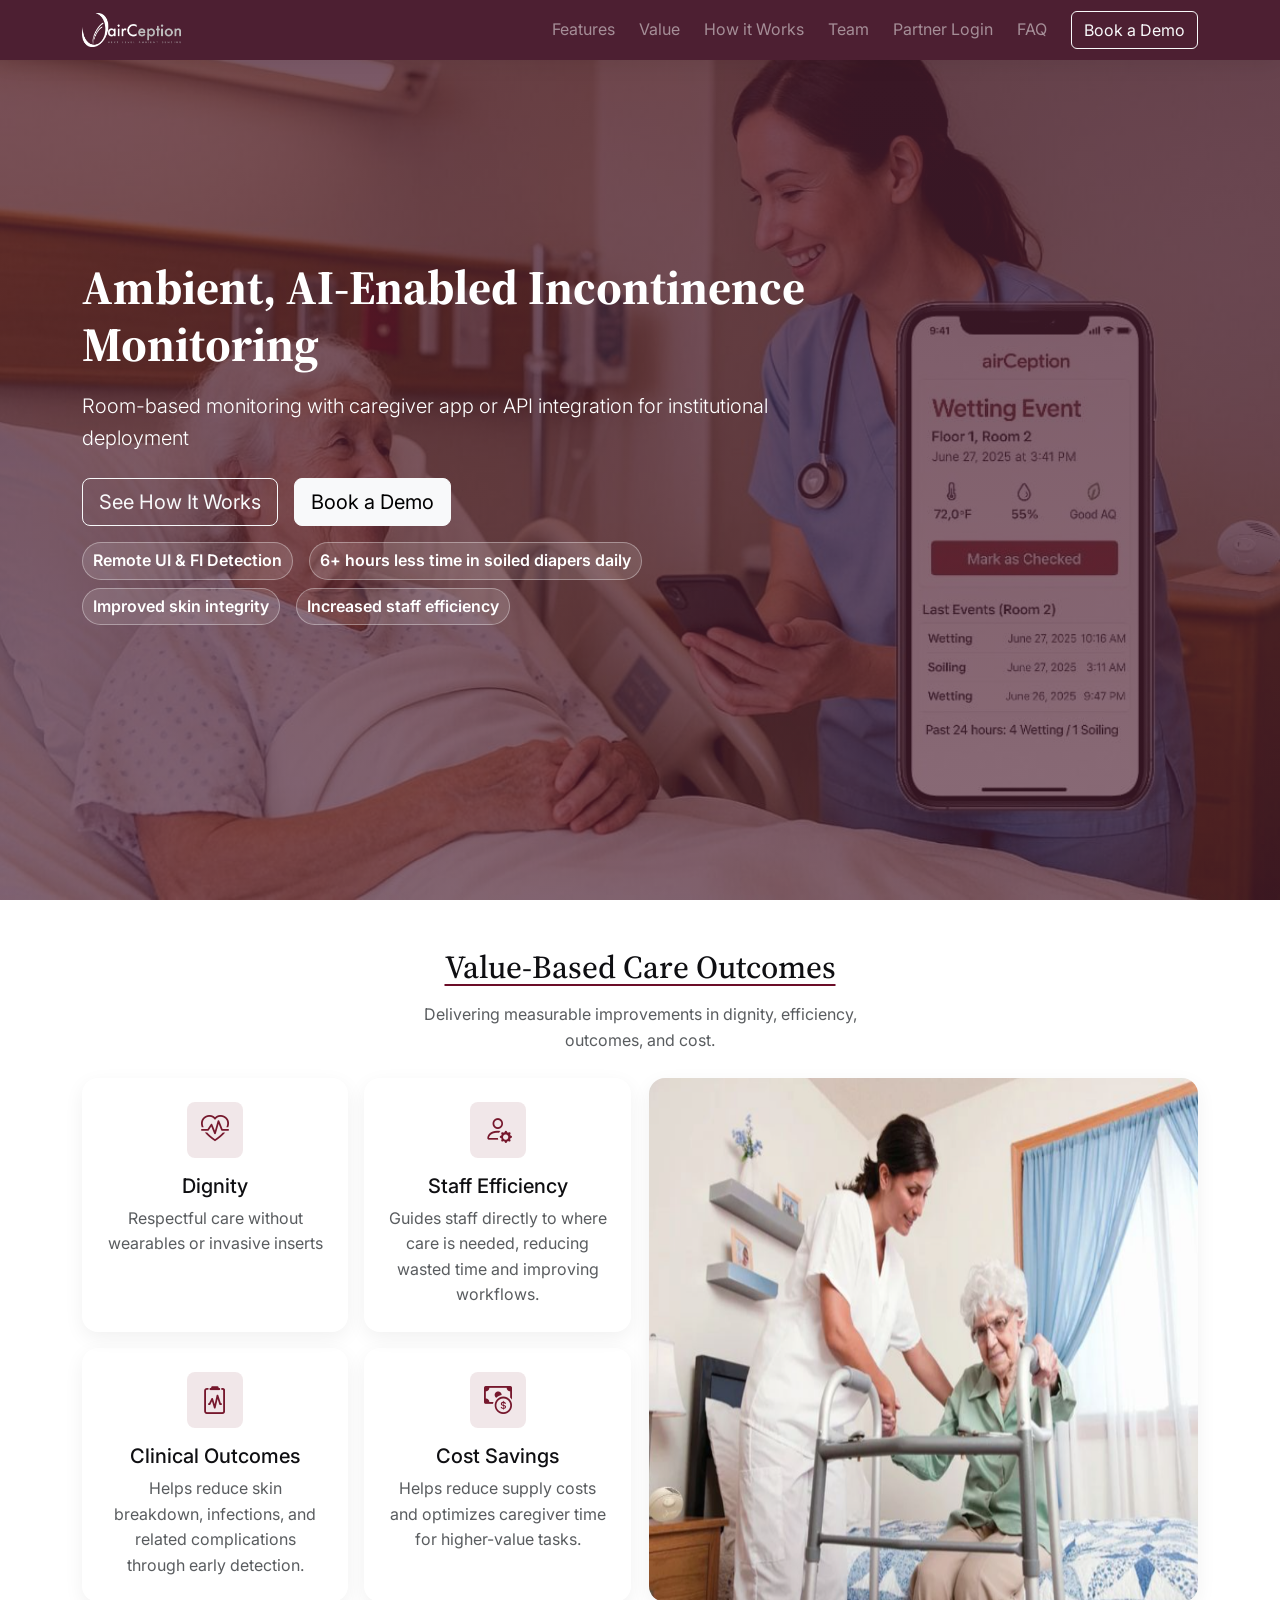
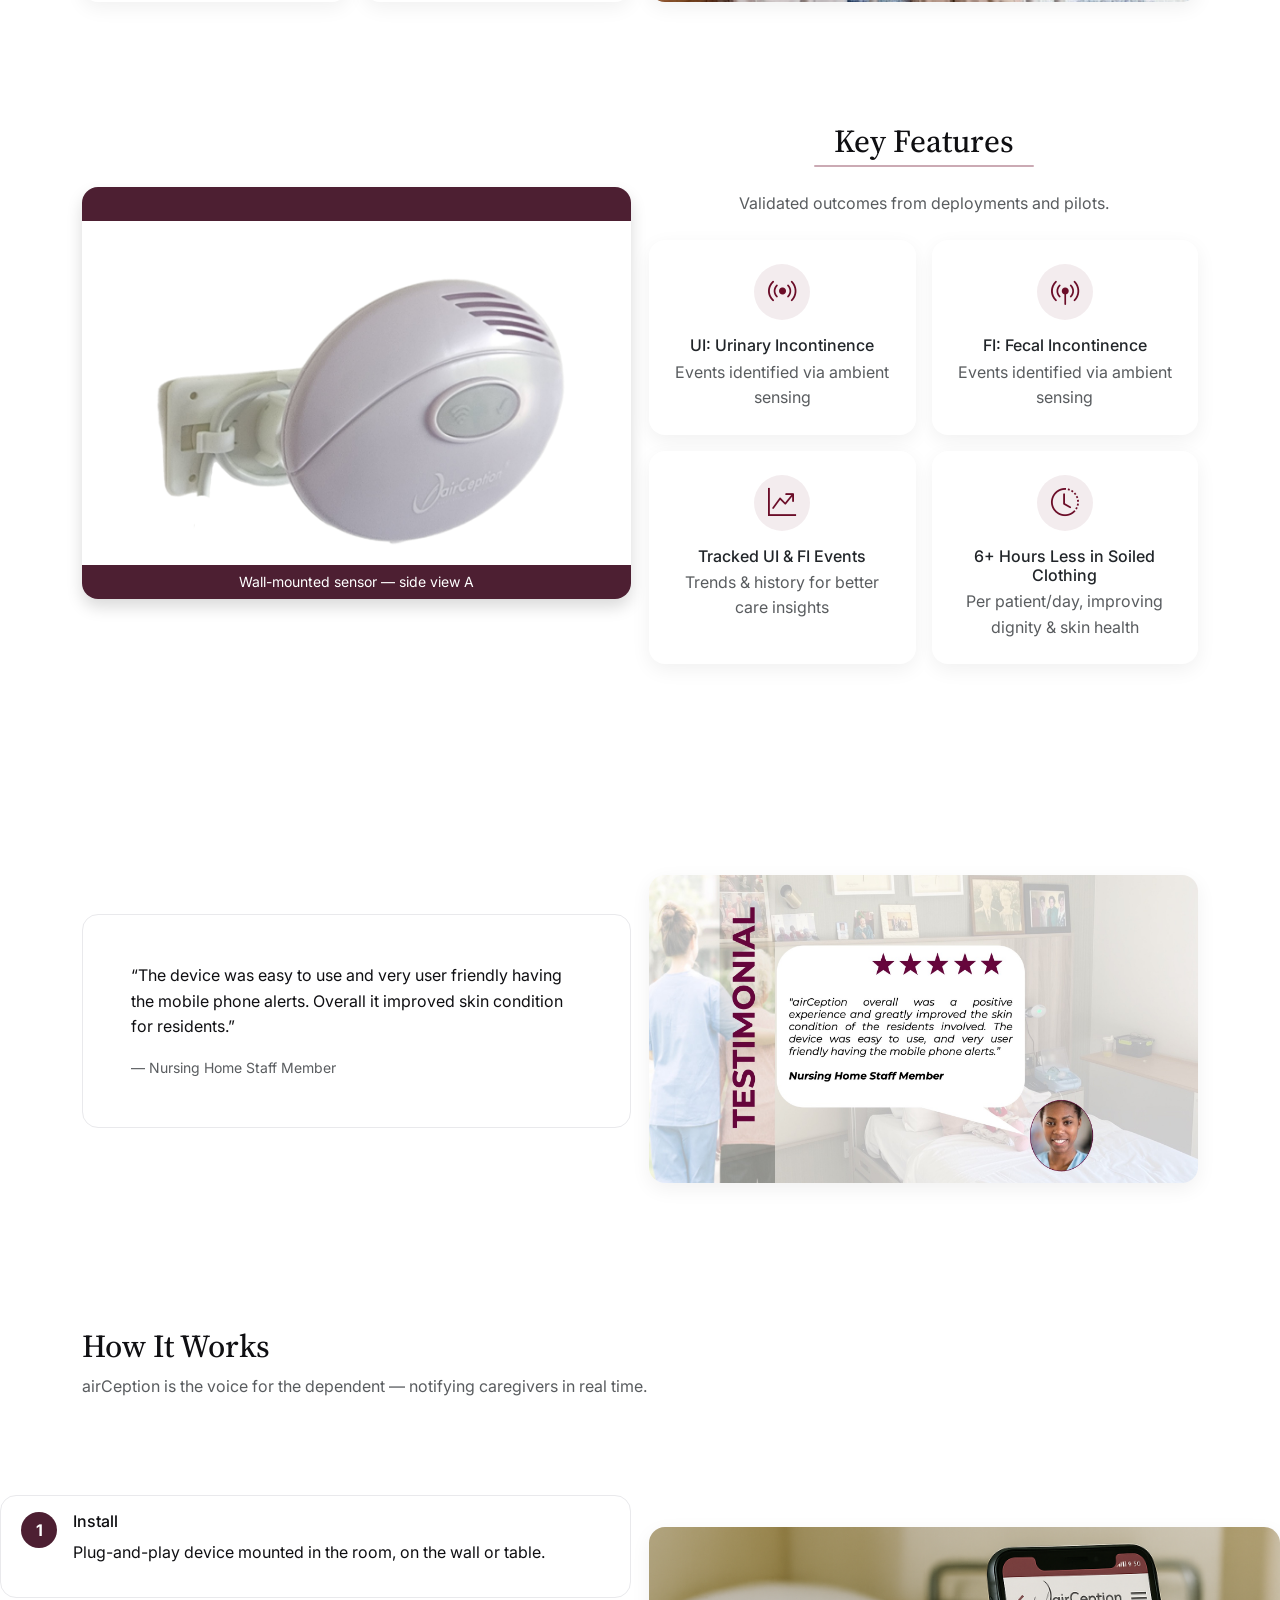
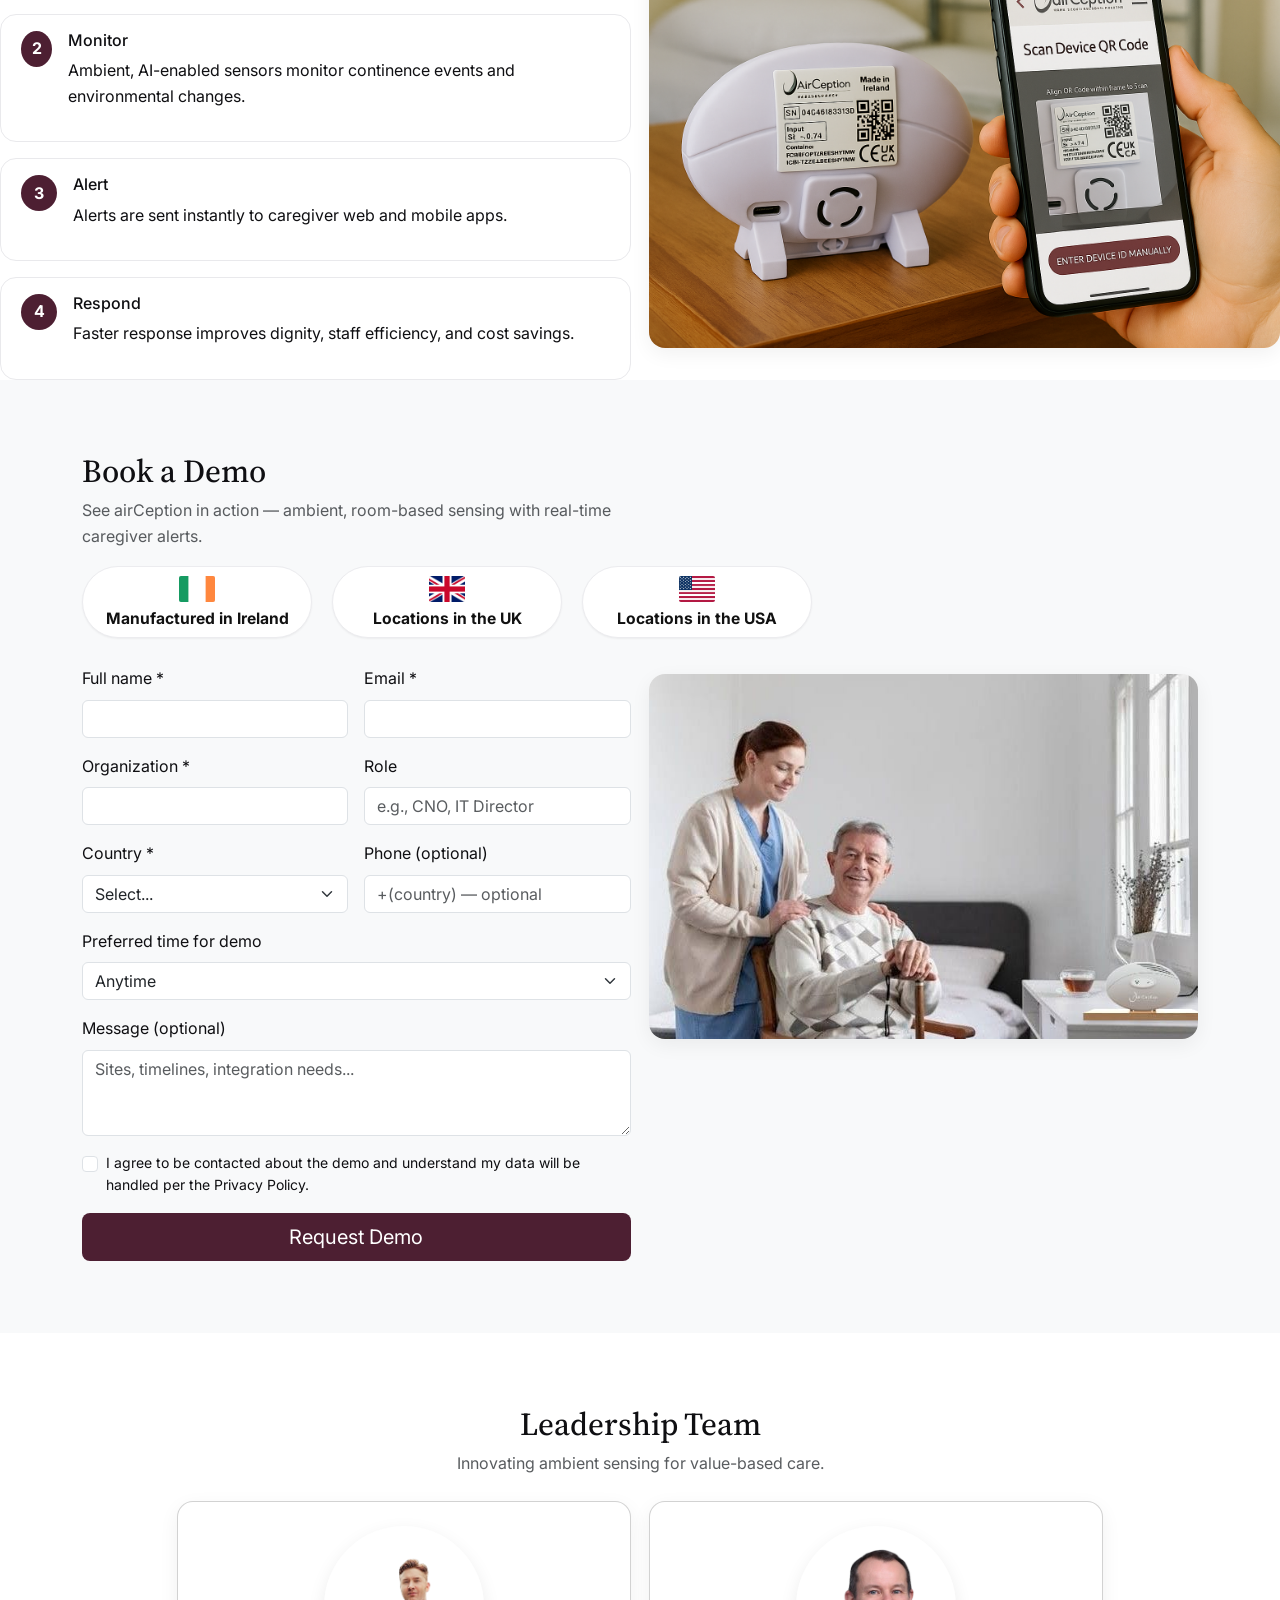
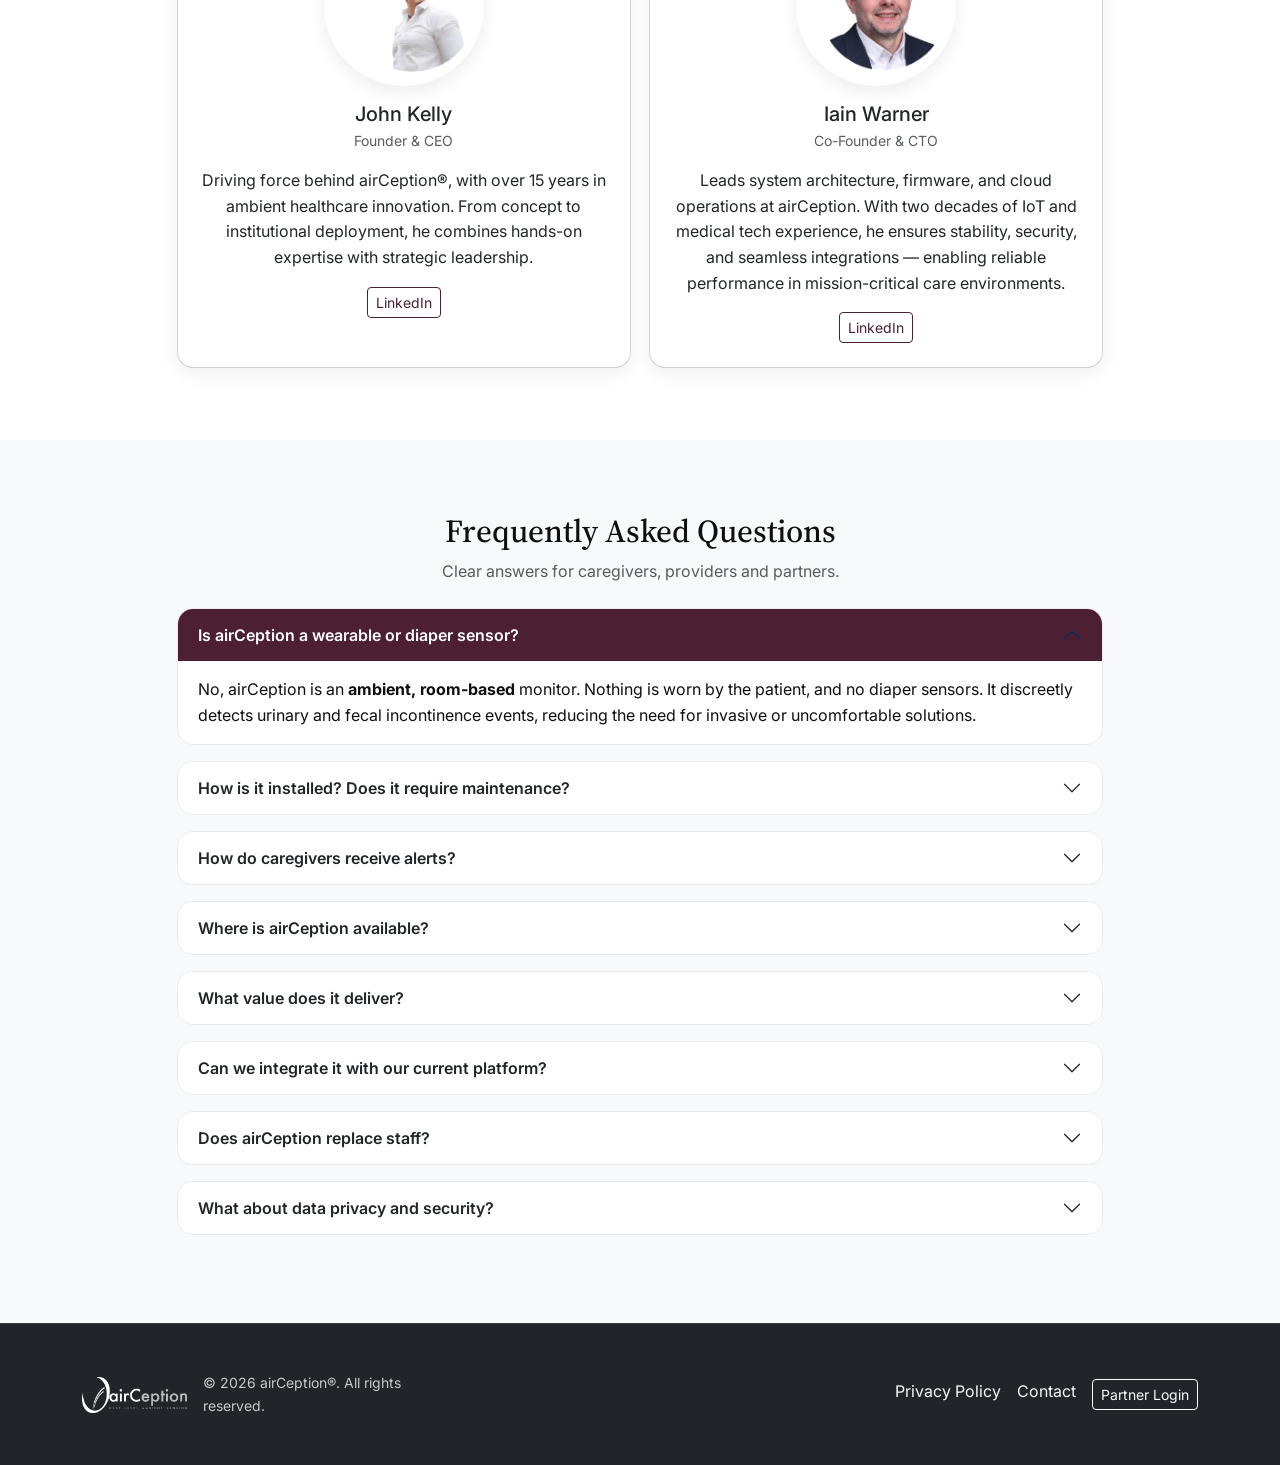
==== index.html @ 401b6f5d "Update index.html" ====
<!doctype html> 
<html lang="en">
<head>
  <meta charset="utf-8">
  <meta name="viewport" content="width=device-width, initial-scale=1">
  <title>airCeption® — Ambient, AI-Driven Room-Based Monitoring</title>
  <meta name="description" content="airCeption® delivers ambient, AI-enabled room-based continence monitoring with caregiver web/mobile apps and API integration. Production-ready, manufactured in Ireland, deployed in USA, UK, Ireland, Norway.">
  <meta property="og:title" content="airCeption® — Ambient, AI-Driven Room-Based Monitoring">
  <meta property="og:description" content="Room-based sensing with app + API integration for seamless care. Value-based care: dignity, staff efficiency, outcomes, cost savings.">
  <meta property="og:type" content="website">
  <meta property="og:image" content="https://www.airception.com/img/airCeption-banner-logo-1.png">
  <meta name="google-site-verification" content="DUY9I-jepf4jezguIL5i9Qe35EZAxf_mhRKV18fDscw" />
  

  <meta name="theme-color" content="#4d1f32">

  <!-- CSS & Fonts -->
  <link rel="stylesheet" href="https://cdn.jsdelivr.net/npm/bootstrap-icons@1.11.3/font/bootstrap-icons.css">
  <link rel="stylesheet" href="https://cdn.jsdelivr.net/npm/bootstrap-icons@1.11.3/font/bootstrap-icons.min.css">
  <link href="https://cdn.jsdelivr.net/npm/bootstrap@5.3.3/dist/css/bootstrap.min.css" rel="stylesheet">
  <link href="https://fonts.googleapis.com/css2?family=Inter:wght@400;500;600;700&family=Source+Serif+Pro:wght@600;700&display=swap" rel="stylesheet">
  <link rel="stylesheet" href="styles.css">
  <link rel="icon" type="image/png" href="img/airCeption-banner-logo-1.png">
  <link rel="canonical" href="https://www.airception.com/">

</head>

<body data-bs-spy="scroll" data-bs-target="#topnav" data-bs-offset="80">
  <nav id="topnav" class="navbar navbar-expand-lg navbar-dark bg-maroon fixed-top shadow-sm">
    <div class="container">
      <a class="navbar-brand d-flex align-items-center gap-2" href="#hero">
        <img src="img/airCeption-banner-logo-2.png" alt="airCeption logo" height="34" loading="eager">
      </a>

      <button class="navbar-toggler" type="button"
              data-bs-toggle="collapse" data-bs-target="#navMenu"
              aria-controls="navMenu" aria-expanded="false" aria-label="Toggle navigation">
        <span class="navbar-toggler-icon"></span>
      </button>

      <div id="navMenu" class="collapse navbar-collapse">
        <ul class="navbar-nav ms-auto align-items-lg-center">
          <li class="nav-item"><a class="nav-link" href="#features">Features</a></li>
          <li class="nav-item"><a class="nav-link" href="#value">Value</a></li>
          <li class="nav-item"><a class="nav-link" href="#how-it-works">How it Works</a></li>
          <li class="nav-item"><a class="nav-link" href="#team">Team</a></li>
          <li class="nav-item">
            <a class="nav-link" href="https://login.airception.com" target="_blank" rel="noopener">Partner Login</a>
          </li>
          <li class="nav-item"><a class="nav-link" href="#faq">FAQ</a></li>
          <li class="nav-item">
            <a class="btn btn-outline-light ms-lg-2" href="#book">Book a Demo</a>
          </li>
        </ul>
      </div>
    </div>
  </nav>

  <!-- HERO -->
  <header id="hero" class="position-relative overflow-hidden">
    <img class="hero-bg" src="img/Marketing-image-1.jpg" alt="airCeption device with mobile app scanning QR code" loading="eager">
    <div class="hero-overlay"></div>
    <div class="container position-relative z-1">
      <div class="row min-vh-100 align-items-center">
        <div class="col-12 col-lg-8 text-white">
          <h1 class="display-5 fw-bold lh-tight serif">Ambient, AI-Enabled Incontinence Monitoring</h1>
          <p class="lead mt-3">Room-based monitoring with caregiver app or API integration for institutional deployment</p>
          <div class="d-flex flex-wrap gap-3 mt-4">
            
            <a href="#how-it-works" class="btn btn-outline-light btn-lg">See How It Works</a>
            <a href="#book" class="btn btn-light btn-lg">Book a Demo</a>
          </div>
            <ul class="hero-stats">
             <li>Remote UI &amp; FI Detection</li>
              <li>6+ hours less time in soiled diapers daily</li>
                <li>Improved skin integrity</li>
                <li>Increased staff efficiency</li>
                </ul>
             </div>
          </div>
        </div>
      </header>

      <!-- VALUE-BASED CARE -->
<section id="value" class="py-5">
  <div class="container">
    <!-- Header -->
    <div class="row mb-4 align-items-center">
      <div class="col">
      <h2 class="serif mb-1 text-center"
    style="text-decoration:underline; text-decoration-color:#6b0d28; text-decoration-thickness:2px; text-underline-offset:6px;">
  Value-Based Care Outcomes
</h2>
<p class="text-muted mt-3 mb-0 text-center"
   style="max-width:56ch;margin-left:auto;margin-right:auto;">
  Delivering measurable improvements in dignity, efficiency, outcomes, and cost.
</p>
      </div>
    </div>

    <div class="row g-4">
      <!-- Value cards -->
      <div class="col-12 col-lg-6">
        <div class="row g-3">
          <!-- Card 1 -->
          <div class="col-12 col-sm-6">
            <div class="rounded-4 shadow-sm h-100 p-4 text-center">
              <div class="mx-auto mb-3 rounded-3 d-inline-flex justify-content-center align-items-center"
                   style="width:56px;height:56px;background:rgba(118,24,45,.10);color:#76182D;">
                <i class="bi bi-heart-pulse" style="font-size:28px;line-height:1;"></i>
              </div>
              <h5 class="mb-2">Dignity</h5>
              <p class="text-muted mb-0">
                Respectful care without wearables or invasive inserts
              </p>
            </div>
          </div>

          <!-- Card 2 -->
          <div class="col-12 col-sm-6">
            <div class="rounded-4 shadow-sm h-100 p-4 text-center">
              <div class="mx-auto mb-3 rounded-3 d-inline-flex justify-content-center align-items-center"
                   style="width:56px;height:56px;background:rgba(118,24,45,.10);color:#76182D;">
                <i class="bi bi-person-gear" style="font-size:28px;line-height:1;"></i>
              </div>
              <h5 class="mb-2">Staff Efficiency</h5>
              <p class="text-muted mb-0">
                Guides staff directly to where care is needed, reducing wasted time and improving workflows.
              </p>
            </div>
          </div>

          <!-- Card 3 -->
          <div class="col-12 col-sm-6">
            <div class="rounded-4 shadow-sm h-100 p-4 text-center">
              <div class="mx-auto mb-3 rounded-3 d-inline-flex justify-content-center align-items-center"
                   style="width:56px;height:56px;background:rgba(118,24,45,.10);color:#76182D;">
                <i class="bi bi-clipboard2-pulse" style="font-size:28px;line-height:1;"></i>
              </div>
              <h5 class="mb-2">Clinical Outcomes</h5>
              <p class="text-muted mb-0">
                Helps reduce skin breakdown, infections, and related complications through early detection.
              </p>
            </div>
          </div>

          <!-- Card 4 -->
          <div class="col-12 col-sm-6">
            <div class="rounded-4 shadow-sm h-100 p-4 text-center">
              <div class="mx-auto mb-3 rounded-3 d-inline-flex justify-content-center align-items-center"
                   style="width:56px;height:56px;background:rgba(118,24,45,.10);color:#76182D;">
                <i class="bi bi-cash-coin" style="font-size:28px;line-height:1;"></i>
              </div>
              <h5 class="mb-2">Cost Savings</h5>
              <p class="text-muted mb-0">
                Helps reduce supply costs and optimizes caregiver time for higher-value tasks.
              </p>
            </div>
          </div>
        </div>
      </div>
      <div class="col-12 col-lg-6">
      <div class="card border-0 shadow-sm rounded-4 overflow-hidden h-100 bg-white">
    <img src="img/value.png" alt="Care team using airCeption in a nursing setting"
      class="value-img w-100 h-100 d-block">
  </div>
</div>
    </div>
  </div>
</section>


  <!-- FEATURES -->
<section id="features" class="py-6">
  <div class="container">
    <div class="row align-items-center g-5">
      <!-- LEFT: DEVICE CAROUSEL -->
      <div class="col-12 col-lg-6">
        <div id="deviceCarousel" class="carousel slide shadow rounded-4 overflow-hidden" data-bs-ride="carousel">
          <div class="carousel-inner">

            <!-- Slide 1 -->
            <div class="carousel-item active position-relative">
              <div class="ratio ratio-4x3 bg-white">
                <img src="img/product-1.png" class="w-100 h-100 object-fit-contain p-3"
                     alt="airCeption wall-mounted sensor side view A" loading="lazy">
              </div>
              <!-- franja superior sin texto -->
              <div class="maroon-strip top" aria-hidden="true"></div>
              <!-- franja inferior con la ÚNICA descripción -->
              <div class="maroon-strip bottom">Wall-mounted sensor — side view A</div>
            </div>

            <!-- Slide 2 -->
            <div class="carousel-item position-relative">
              <div class="ratio ratio-4x3 bg-white">
                <img src="img/product-2.png" class="w-100 h-100 object-fit-contain p-3"
                     alt="airCeption wall-mounted sensor side view B" loading="lazy">
              </div>
              <div class="maroon-strip top" aria-hidden="true"></div>
              <div class="maroon-strip bottom">Wall-mounted sensor — side view B</div>
            </div>

            <!-- Slide 3 -->
            <div class="carousel-item position-relative">
              <div class="ratio ratio-4x3 bg-white">
                <img src="img/product-4.png" class="w-100 h-100 object-fit-contain p-3"
                     alt="airCeption device front with cable" loading="lazy">
              </div>
              <div class="maroon-strip top" aria-hidden="true"></div>
              <div class="maroon-strip bottom">Device front with cable</div>
            </div>

            <!-- Slide 4 -->
            <div class="carousel-item position-relative">
              <div class="ratio ratio-4x3 bg-white">
                <img src="img/product-5.png" class="w-100 h-100 object-fit-contain p-3"
                     alt="airCeption device detail" loading="lazy">
              </div>
              <div class="maroon-strip top" aria-hidden="true"></div>
              <div class="maroon-strip bottom">Device detail</div>
            </div>

            <!-- Slide 5 -->
            <div class="carousel-item position-relative">
              <div class="ratio ratio-4x3 bg-white">
                <img src="img/product-7.png" class="w-100 h-100 object-fit-contain p-3"
                     alt="airCeption alternate angle" loading="lazy">
              </div>
              <div class="maroon-strip top" aria-hidden="true"></div>
              <div class="maroon-strip bottom">Alternate angle</div>
            </div>
          </div>

          <button class="carousel-control-prev" type="button" data-bs-target="#deviceCarousel" data-bs-slide="prev" aria-label="Previous">
            <span class="carousel-control-prev-icon" aria-hidden="true"></span>
          </button>
          <button class="carousel-control-next" type="button" data-bs-target="#deviceCarousel" data-bs-slide="next" aria-label="Next">
            <span class="carousel-control-next-icon" aria-hidden="true"></span>
          </button>
        </div>
      </div>

      <!-- RIGHT: KEY FEATURES -->
      <div class="col-12 col-lg-6">
        <!-- título centrado con subrayado sutil -->
        <h2 class="serif mb-1 text-center heading-underline">Key Features</h2>
        <p class="text-muted mt-3 mb-4 text-center">
          Validated outcomes from deployments and pilots.
        </p>

        <div class="row g-3">
          <!-- UI -->
          <div class="col-12 col-md-6">
            <div class="card border-0 shadow-sm rounded-4 h-100 text-center p-4 kf-card">
              <div class="mb-3">
                <span class="icon-pill">
                  <i class="bi bi-broadcast"></i>
                </span>
              </div>
              <h6 class="mb-1">UI: Urinary Incontinence</h6>
              <p class="text-muted mb-0">Events identified via ambient sensing</p>
            </div>
          </div>

          <!-- FI -->
          <div class="col-12 col-md-6">
            <div class="card border-0 shadow-sm rounded-4 h-100 text-center p-4 kf-card">
              <div class="mb-3">
                <span class="icon-pill">
                  <i class="bi bi-broadcast-pin"></i>
                </span>
              </div>
              <h6 class="mb-1">FI: Fecal Incontinence</h6>
              <p class="text-muted mb-0">Events identified via ambient sensing</p>
            </div>
          </div>

          <!-- Tracked UI & FI Events -->
          <div class="col-12 col-md-6">
            <div class="card border-0 shadow-sm rounded-4 h-100 text-center p-4 kf-card">
              <div class="mb-3">
                <span class="icon-pill">
                  <i class="bi bi-graph-up-arrow"></i>
                </span>
              </div>
              <h6 class="mb-1">Tracked UI &amp; FI Events</h6>
              <p class="text-muted mb-0">Trends &amp; history for better care insights</p>
            </div>
          </div>

          <!-- 6+ Hours Less in Soiled Clothing -->
          <div class="col-12 col-md-6">
            <div class="card border-0 shadow-sm rounded-4 h-100 text-center p-4 kf-card">
              <div class="mb-3">
                <span class="icon-pill">
                  <i class="bi bi-clock-history"></i>
                </span>
              </div>
              <h6 class="mb-1">6+ Hours Less in Soiled Clothing</h6>
              <p class="text-muted mb-0">Per patient/day, improving dignity &amp; skin health</p>
            </div>
          </div>
        </div>
      </div>
      <!-- /RIGHT -->
    </div>
  </div>
</section>

<!-- TESTIMONIAL -->
<section id="testimonial" class="py-6">
  <div class="container">
    <div class="row mt-5 align-items-center g-4">
      <div class="col-12 col-lg-6 order-lg-2">
        <img class="rounded-4 shadow-sm w-100" src="img/airCeption_posts.jpg" alt="Testimonial 5-star from nursing home staff" loading="lazy">
      </div>
      <div class="col-12 col-lg-6">
        <blockquote class="testimonial p-4 p-md-5 rounded-4">
          <p class="mb-3">“The device was easy to use and very user friendly having the mobile phone alerts. Overall it improved skin condition for residents.”</p>
          <footer class="small text-muted">— Nursing Home Staff Member</footer>
        </blockquote>
      </div>
    </div>
  </div>
</section>
        
  <!-- HOW IT WORKS -->
  <section id="how-it-works" class="py-6">
    <div class="container">
      <div class="row mb-4">
        <div class="col">
          <h2 class="serif">How It Works</h2>
          <p class="text-muted mb-0">airCeption is the voice for the dependent — notifying caregivers in real time.</p>
        </div>
      </div>
    </section>

      <div class="row g-4 align-items-center">
        <div class="col-12 col-lg-6">
          <div class="steps">
            <div class="step">
              <span class="num">1</span>
              <div><h6>Install</h6><p>Plug-and-play device mounted in the room, on the wall or table.</p></div>
            </div>
            <div class="step">
              <span class="num">2</span>
              <div><h6>Monitor</h6><p>Ambient, AI-enabled sensors monitor continence events and environmental changes.</p></div>
            </div>
            <div class="step">
              <span class="num">3</span>
              <div><h6>Alert</h6><p>Alerts are sent instantly to caregiver web and mobile apps.</p></div>
            </div>
            <div class="step">
              <span class="num">4</span>
              <div><h6>Respond</h6><p>Faster response improves dignity, staff efficiency, and cost savings.</p></div>
            </div>
          </div>
        </div>
        <div class="col-12 col-lg-6">
          <img class="rounded-4 shadow-sm w-100" src="img/Marketing-Image2.png" alt="airCeption modular platform diagram: SNFs, Homecare, Virtual — API integration" loading="lazy">
        </div>
      </div>



<!-- BOOK A DEMO -->
<section id="book" class="py-6 bg-light">
  <div class="container">
    <div class="row g-4 align-items-center">

      <div class="col-12 col-lg-6 order-lg-2">
        <div class="card border-0 shadow-sm rounded-4 overflow-hidden">
          <img
            src="img/demo.jpeg"
            class="img-fluid object-cover"
            alt="airCeption device and caregiver app in a real care setting">
        </div>
      </div>

      <div class="col-12 col-lg-6 order-lg-1">
        <h2 class="serif mb-2">Book a Demo</h2>
        <p class="text-muted mb-3">
          See airCeption in action — ambient, room-based sensing with real-time caregiver alerts.
        </p>

        <div class="flags-row">
          <div class="flag-item">
            <img src="img/ireland.jpg" alt="Ireland flag" class="flag-img">
            <span class="flag-label">Manufactured in Ireland</span>
          </div>
          <div class="flag-item">
            <img src="img/uk.jpg" alt="United Kingdom flag" class="flag-img">
            <span class="flag-label">Locations in the UK</span>
          </div>
          <div class="flag-item">
            <img src="img/usa.jpg" alt="USA flag" class="flag-img">
            <span class="flag-label">Locations in the USA</span>
          </div>
        </div>

        <form id="demoForm" novalidate>
          <input type="text" name="website" class="d-none" tabindex="-1" autocomplete="off">

          <div class="row g-3">
            <div class="col-12 col-md-6">
              <label class="form-label" for="name">Full name *</label>
              <input type="text" class="form-control" name="name" id="name" required>
            </div>
            <div class="col-12 col-md-6">
              <label class="form-label" for="email">Email *</label>
              <input type="email" class="form-control" name="email" id="email" required>
            </div>

            <div class="col-12 col-md-6">
              <label class="form-label" for="org">Organization *</label>
              <input type="text" class="form-control" name="org" id="org" required>
            </div>
            <div class="col-12 col-md-6">
              <label class="form-label" for="role">Role</label>
              <input type="text" class="form-control" name="role" id="role" placeholder="e.g., CNO, IT Director">
            </div>

            <div class="col-12 col-md-6">
              <label class="form-label" for="country">Country *</label>
              <select class="form-select" name="country" id="country" required>
                <option value="" selected disabled>Select...</option>
                <option>Ireland</option>
                <option>United Kingdom</option>
                <option>United States</option>
                <option>Norway</option>
                <option>Other</option>
              </select>
            </div>
            <div class="col-12 col-md-6">
              <label class="form-label" for="phone">Phone (optional)</label>
              <input type="tel" class="form-control" name="phone" id="phone" placeholder="+(country) — optional">
            </div>

            <div class="col-12">
              <label class="form-label" for="time">Preferred time for demo</label>
              <select class="form-select" name="time" id="time">
                <option value="" selected>Anytime</option>
                <option>Morning</option>
                <option>Afternoon</option>
                <option>Evening</option>
                <option>Schedule via email</option>
              </select>
            </div>

            <div class="col-12">
              <label class="form-label" for="message">Message (optional)</label>
              <textarea class="form-control" name="message" id="message" rows="3" placeholder="Sites, timelines, integration needs..."></textarea>
            </div>

            <div class="col-12 d-flex align-items-start gap-2">
              <input class="form-check-input mt-1" type="checkbox" id="consent" required>
              <label class="form-check-label small" for="consent">
                I agree to be contacted about the demo and understand my data will be handled per the Privacy Policy.
              </label>
            </div>

            <div class="col-12">
              <button type="submit" class="btn btn-maroon btn-lg w-100">Request Demo</button>
              <div id="demoFormMsg" class="form-text mt-2 text-success d-none">
                Thanks — opening your email client to send the request…
              </div>
            </div>
          </div>
        </form>
      </div>

    </div>
  </div>
</section>

<!-- TEAM -->
<section id="team" class="py-6">
  <div class="container">
    <div class="row mb-4">
      <div class="col text-center">
        <h2 class="serif">Leadership Team</h2>
        <p class="text-muted mb-0">Innovating ambient sensing for value-based care.</p>
      </div>
    </div>

    <div class="row g-4 justify-content-center">
      <!-- John Kelly -->
      <div class="col-12 col-md-6 col-lg-5">
        <div class="card h-100 shadow-sm rounded-4">
          <div class="card-body p-4 text-center">
            <!-- ⬇️ Headshot centrado -->
            <img src="img/john-kelly.png" alt="John Kelly headshot" class="avatar mb-3 d-block mx-auto">
            <h5 class="card-title mb-1">John Kelly</h5>
            <p class="text-muted small mb-3">Founder &amp; CEO</p>
            <p class="mb-3">
              Driving force behind airCeption®, with over 15 years in ambient healthcare innovation. 
              From concept to institutional deployment, he combines hands-on expertise with strategic leadership.
            </p>
            <a class="btn btn-outline-maroon btn-sm" href="https://www.linkedin.com/in/johnkelly10/" target="_blank" rel="noopener">LinkedIn</a>
          </div>
        </div>
      </div>

      <!-- Iain Warner -->
      <div class="col-12 col-md-6 col-lg-5">
        <div class="card h-100 shadow-sm rounded-4">
          <div class="card-body p-4 text-center">
            <!-- ⬇️ Headshot centrado -->
            <img src="img/iain-warner.png" alt="Iain Warner headshot" class="avatar mb-3 d-block mx-auto">
            <h5 class="card-title mb-1">Iain Warner</h5>
            <p class="text-muted small mb-3">Co-Founder &amp; CTO</p>
            <p class="mb-3">
              Leads system architecture, firmware, and cloud operations at airCeption. 
              With two decades of IoT and medical tech experience, he ensures stability, security, and seamless integrations — 
              enabling reliable performance in mission-critical care environments.
            </p>
            <a class="btn btn-outline-maroon btn-sm" href="https://www.linkedin.com/in/iain-warner-2205346/" target="_blank" rel="noopener">LinkedIn</a>
          </div>
        </div>
      </div>
    </div>

  </div>
</section>

  <!-- FAQ -->
<section id="faq" class="py-6 bg-light">
  <div class="container">
    <div class="row mb-4">
      <div class="col text-center">
        <h2 class="serif">Frequently Asked Questions</h2>
        <p class="text-muted mb-0">Clear answers for caregivers, providers and partners.</p>
      </div>
    </div>

    <div class="row justify-content-center">
      <div class="col-12 col-lg-10">
        <div class="accordion faq" id="faqAccordion">
          <div class="accordion-item">
  <h2 class="accordion-header" id="faqOneH">
    <button class="accordion-button" type="button" data-bs-toggle="collapse" data-bs-target="#faqOne" aria-expanded="true" aria-controls="faqOne">
      Is airCeption a wearable or diaper sensor?
    </button>
  </h2>
  <div id="faqOne" class="accordion-collapse collapse show" aria-labelledby="faqOneH" data-bs-parent="#faqAccordion">
    <div class="accordion-body">
      No, airCeption is an <strong>ambient, room-based</strong> monitor. Nothing is worn by the patient, and no diaper sensors. It discreetly detects urinary and fecal incontinence events, reducing the need for invasive or uncomfortable solutions.
    </div>
  </div>
</div>

          <div class="accordion-item">
            <h2 class="accordion-header" id="faqTwoH">
              <button class="accordion-button collapsed" type="button" data-bs-toggle="collapse" data-bs-target="#faqTwo" aria-expanded="false" aria-controls="faqTwo">
                How is it installed? Does it require maintenance?
              </button>
            </h2>
            <div id="faqTwo" class="accordion-collapse collapse" aria-labelledby="faqTwoH" data-bs-parent="#faqAccordion">
              <div class="accordion-body">
                It is <strong>plug-and-play</strong> and wall-mounted. Setup is fast and maintenance is minimal. Firmware and configuration can be updated securely over the air.
              </div>
            </div>
          </div>

          <div class="accordion-item">
            <h2 class="accordion-header" id="faqThreeH">
              <button class="accordion-button collapsed" type="button" data-bs-toggle="collapse" data-bs-target="#faqThree" aria-expanded="false" aria-controls="faqThree">
                How do caregivers receive alerts?
              </button>
            </h2>
            <div id="faqThree" class="accordion-collapse collapse" aria-labelledby="faqThreeH" data-bs-parent="#faqAccordion">
              <div class="accordion-body">
                Through our <strong>caregiver web and mobile app</strong> with real-time notifications, dashboards and event history. We also support <strong>API integration</strong> with existing care platforms.
              </div>
            </div>
          </div>

          <div class="accordion-item">
            <h2 class="accordion-header" id="faqFourH">
              <button class="accordion-button collapsed" type="button" data-bs-toggle="collapse" data-bs-target="#faqFour" aria-expanded="false" aria-controls="faqFour">
                Where is airCeption available?
              </button>
            </h2>
            <div id="faqFour" class="accordion-collapse collapse" aria-labelledby="faqFourH" data-bs-parent="#faqAccordion">
              <div class="accordion-body">
                airCeption is production-ready, manufactured in Ireland, and deployed internationally in the <strong>USA, UK, Ireland, and Norway</strong>.
              </div>
            </div>
          </div>

          <div class="accordion-item">
            <h2 class="accordion-header" id="faqFiveH">
              <button class="accordion-button collapsed" type="button" data-bs-toggle="collapse" data-bs-target="#faqFive" aria-expanded="false" aria-controls="faqFive">
                What value does it deliver?
              </button>
            </h2>
            <div id="faqFive" class="accordion-collapse collapse" aria-labelledby="faqFiveH" data-bs-parent="#faqAccordion">
              <div class="accordion-body">
                Supports value-based care: <strong>dignity</strong> for patients, <strong>staff efficiency</strong>, improved <strong>clinical outcomes</strong>, and <strong>cost savings</strong> via fewer consumables and targeted response.
              </div>
            </div>
          </div>

          <div class="accordion-item">
            <h2 class="accordion-header" id="faqSixH">
              <button class="accordion-button collapsed" type="button" data-bs-toggle="collapse" data-bs-target="#faqSix" aria-expanded="false" aria-controls="faqSix">
                Can we integrate it with our current platform?
              </button>
            </h2>
            <div id="faqSix" class="accordion-collapse collapse" aria-labelledby="faqSixH" data-bs-parent="#faqAccordion">
              <div class="accordion-body">
                Yes. The system is <strong>modular and API-enabled</strong> for seamless integration with RPM, bedside monitoring, EHR and existing care platforms.
              </div>
            </div>
          </div>

          <div class="accordion-item">
            <h2 class="accordion-header" id="faqSevenH">
              <button class="accordion-button collapsed" type="button" data-bs-toggle="collapse" data-bs-target="#faqSeven" aria-expanded="false" aria-controls="faqSeven">
                Does airCeption replace staff?
              </button>
            </h2>
            <div id="faqSeven" class="accordion-collapse collapse" aria-labelledby="faqSevenH" data-bs-parent="#faqAccordion">
              <div class="accordion-body">
                No. airCeption <strong>augments caregivers</strong> by signalling when attention is needed—reducing missed events and improving response time.
              </div>
            </div>
          </div>

          <div class="accordion-item">
            <h2 class="accordion-header" id="faqEightH">
              <button class="accordion-button collapsed" type="button" data-bs-toggle="collapse" data-bs-target="#faqEight" aria-expanded="false" aria-controls="faqEight">
                What about data privacy and security?
              </button>
            </h2>
            <div id="faqEight" class="accordion-collapse collapse" aria-labelledby="faqEightH" data-bs-parent="#faqAccordion">
              <div class="accordion-body">
                We apply strong technical and organizational measures and follow best practices for healthcare technology. For details, see our <a href="#privacy" data-bs-toggle="modal">Privacy Policy</a>.
              </div>
            </div>
          </div>

        </div> 
      </div>
    </div>
  </div>
</section>


  <!-- FOOTER -->
  <footer class="py-5 bg-dark text-white">
    <div class="container">
      <div class="row g-4 align-items-center">
        <div class="col-12 col-lg-4 d-flex align-items-center gap-3">
          <img src="img/airCeption-banner-logo-2.png" alt="airCeption logo" height="36" loading="lazy">
          <span class="small opacity-75">© <span id="year"></span> airCeption®. All rights reserved.</span>
        </div>
        <div class="col-12 col-lg-8 d-flex flex-wrap gap-3 justify-content-lg-end">
          <a class="link-light text-decoration-none" href="#privacy" data-bs-toggle="modal">Privacy Policy</a>
          <a class="link-light text-decoration-none" href="#book">Contact</a>
          <a class="btn btn-outline-light btn-sm" href="https://login.airception.com" target="_blank" rel="noopener">Partner Login</a>
        </div>
      </div>
    </div>
  </footer>

  <!-- PRIVACY MODAL -->
  <div class="modal fade" id="privacy" tabindex="-1" aria-hidden="true">
    <div class="modal-dialog modal-dialog-scrollable modal-lg">
      <div class="modal-content">
        <div class="modal-header">
          <h5 class="modal-title">Privacy Policy</h5>
          <button type="button" class="btn-close" data-bs-dismiss="modal" aria-label="Close"></button>
        </div>
        <div class="modal-body">
          <p class="small text-muted mb-2">Last updated: September 2025</p>
          <p>airCeption (“we,” “our,” or “us”) respects your privacy and is committed to protecting it. This Privacy Policy explains how we collect, use, and safeguard information when you visit our website.</p>
          <h6>Information We Collect</h6>
          <ul>
            <li>Personal information you provide (such as name, email, phone number) when you contact us or request a demo.</li>
            <li>Technical data such as IP address, browser type, and pages visited, collected via standard web analytics.</li>
          </ul>
          <h6>How We Use Information</h6>
          <ul>
            <li>To respond to inquiries and provide requested information.</li>
            <li>To improve our website and user experience.</li>
            <li>To communicate with you about airCeption’s services, events, and updates (with your consent).</li>
          </ul>
          <h6>Sharing of Information</h6>
          <p>We do not sell or rent personal information. We may share information with trusted service providers who support our operations, or if required by law.</p>
          <h6>Data Security</h6>
          <p>We use reasonable technical and organizational measures to safeguard your information. However, no system is completely secure.</p>
          <h6>Your Rights</h6>
          <p>Depending on your location, you may have rights to access, correct, or delete your personal data. To exercise these rights, please contact us via the form on this site.</p>
        </div>
        <div class="modal-footer">
          <button class="btn btn-maroon" data-bs-dismiss="modal">Close</button>
        </div>
      </div>
    </div>
  </div>

  <!-- JS -->
   <script src="https://cdn.jsdelivr.net/npm/bootstrap@5.3.3/dist/js/bootstrap.bundle.min.js"></script>
  <script src="script.js">
  </script>
  </body>
  </html>
---- styles.css ----
:root{
  --maroon:#4d1f32;
  --ink:#0f0f12;
  --muted:#6b7076;
  --soft:#f6f6f7;
  --soft-2:#e9e9ec;
}
*{box-sizing:border-box}
body{font-family:Inter,system-ui,-apple-system,Segoe UI,Roboto,Arial,sans-serif;color:var(--ink);line-height:1.6}
.serif{font-family:"Source Serif Pro",Georgia,serif}
.py-6{padding-block:4.5rem}
.bg-maroon{background:var(--maroon)}
.btn-maroon{background:var(--maroon);color:#fff}
.btn-maroon:hover{background:#3b1626;color:#fff}
.btn-outline-maroon{border:1px solid var(--maroon);color:var(--maroon)}
.btn-outline-maroon:hover{background:var(--maroon);color:#fff}

/* Navbar */
.navbar .nav-link{opacity:.9}
.navbar .nav-link.active,.navbar .nav-link:hover{opacity:1}

/* HERO */
#hero{min-height:100vh}
.hero-bg{position:absolute;inset:0;width:100%;height:100%;object-fit:cover;filter:grayscale(10%) contrast(105%)}
.hero-overlay{position:absolute;inset:0;background:linear-gradient(180deg,rgba(77,31,50,.75),rgba(77,31,50,.65))}
.hero-bullets{list-style:disc;padding-left:1.2rem}

/* Cards */
.feature,.value-card{background:#fff;border:1px solid var(--soft-2)}
.feature:hover,.value-card:hover{box-shadow:0 10px 24px rgba(0,0,0,.06);transform:translateY(-2px);transition:.3s}

/* Testimonial */
.testimonial{background:#fff;border:1px solid var(--soft-2)}

/* Steps */
.steps{display:flex;flex-direction:column;gap:1rem}
.step{display:flex;gap:1rem;align-items:flex-start;background:#fff;border:1px solid var(--soft-2);border-radius:1rem;padding:1rem 1.25rem}
.step .num{display:inline-grid;place-items:center;width:36px;height:36px;border-radius:50%;background:var(--maroon);color:#fff;font-weight:700}

/* Footer */
footer{border-top:1px solid rgba(255,255,255,.1)}

/* Helpers */
.rounded-4{border-radius:1rem}

@media (prefers-reduced-motion:no-preference){
  .feature,.value-card,.testimonial,.step{transition:transform .25s ease, box-shadow .25s ease}
}

/* FAQ */
.faq .accordion-item {
  border: 1px solid var(--soft-2);
  border-radius: 1rem;
  overflow: hidden;
  background: #fff;
  margin-bottom: 1rem;
}
.faq .accordion-button {
  font-weight: 600;
}
.faq .accordion-button:not(.collapsed) {
  color: #fff;
  background-color: var(--maroon);
  box-shadow: none;
}
.faq .accordion-button:focus {
  border-color: var(--maroon);
  box-shadow: 0 0 0 .25rem rgba(77,31,50,.15);
}
.faq .accordion-body {
  color: var(--ink);
}


/* Desktop (≥992px): menú siempre visible, sin hamburguesa */
#navbarAirception{ display:flex !important; }
.navbar-toggler{ display:none !important; }

/* Móviles/Tablets (<992px): menú colapsable (hamburguesa) */
@media (max-width: 991.98px){
  #navbarAirception{ display:none !important; }      /* oculto por defecto */
  #navbarAirception.show{ display:block !important; }
  .navbar-toggler{ display:inline-flex !important; }
}

/* Team headshots */
.avatar{
  width: 140px;               /* tamaño uniforme */
  height: 140px;
  border-radius: 50%;         /* círculo perfecto */
  object-fit: cover;          /* rellena sin deformarse */
  background: #fff;           
  border: 4px solid #fff;   
  box-shadow: 0 6px 18px rgba(0,0,0,.08);
}

@media (min-width: 992px){
  .avatar{ width: 160px; height: 160px; }
}

:root{
  --maroon:#4d1f32;
  --ink:#0f0f12;
  --muted:#6b7076;
  --soft:#f6f6f7;
  --soft-2:#e9e9ec;
}
*{box-sizing:border-box}
body{font-family:Inter,system-ui,-apple-system,Segoe UI,Roboto,Arial,sans-serif;color:var(--ink);line-height:1.6}
.serif{font-family:"Source Serif Pro",Georgia,serif}
.py-6{padding-block:4.5rem}
.bg-maroon{background:var(--maroon)}
.btn-maroon{background:var(--maroon);color:#fff}
.btn-maroon:hover{background:#3b1626;color:#fff}
.btn-outline-maroon{border:1px solid var(--maroon);color:var(--maroon)}
.btn-outline-maroon:hover{background:var(--maroon);color:#fff}

/* Navbar */
.navbar .nav-link{opacity:.9}
.navbar .nav-link.active,.navbar .nav-link:hover{opacity:1}

/* HERO */
#hero{min-height:100vh}
.hero-bg{position:absolute;inset:0;width:100%;height:100%;object-fit:cover;filter:grayscale(10%) contrast(105%)}
.hero-overlay{position:absolute;inset:0;background:linear-gradient(180deg,rgba(77,31,50,.75),rgba(77,31,50,.65))}
.hero-bullets{list-style:disc;padding-left:1.2rem}

/* Cards */
.feature,.value-card{background:#fff;border:1px solid var(--soft-2)}
.feature:hover,.value-card:hover{box-shadow:0 10px 24px rgba(0,0,0,.06);transform:translateY(-2px);transition:.3s}

/* Testimonial */
.testimonial{background:#fff;border:1px solid var(--soft-2)}

/* Steps */
.steps{display:flex;flex-direction:column;gap:1rem}
.step{display:flex;gap:1rem;align-items:flex-start;background:#fff;border:1px solid var(--soft-2);border-radius:1rem;padding:1rem 1.25rem}
.step .num{display:inline-grid;place-items:center;width:36px;height:36px;border-radius:50%;background:var(--maroon);color:#fff;font-weight:700}

/* Footer */
footer{border-top:1px solid rgba(255,255,255,.1)}

/* Helpers */
.rounded-4{border-radius:1rem}

@media (prefers-reduced-motion:no-preference){
  .feature,.value-card,.testimonial,.step{transition:transform .25s ease, box-shadow .25s ease}
}

/* FAQ */
.faq .accordion-item {
  border: 1px solid var(--soft-2);
  border-radius: 1rem;
  overflow: hidden;
  background: #fff;
  margin-bottom: 1rem;
}
.faq .accordion-button {
  font-weight: 600;
}
.faq .accordion-button:not(.collapsed) {
  color: #fff;
  background-color: var(--maroon);
  box-shadow: none;
}
.faq .accordion-button:focus {
  border-color: var(--maroon);
  box-shadow: 0 0 0 .25rem rgba(77,31,50,.15);
}
.faq .accordion-body {
  color: var(--ink);
}

#navbarAirception{ display:flex !important; }
.navbar-toggler{ display:none !important; }


@media (max-width: 991.98px){
  #navbarAirception{ display:none !important; } 
  #navbarAirception.show{ display:block !important; }
  .navbar-toggler{ display:inline-flex !important; }
}


.navbar{ z-index: 1100 !important; } 

@media (max-width: 991.98px){

  #navbarAirception.collapse.show{
    position: absolute;
    top: 100%; left: 0; right: 0;
    background: #4d1f32;              
    padding: .75rem 1rem 1rem;
    box-shadow: 0 12px 28px rgba(0,0,0,.35);
  }

  /* Links legibles en móvil */
  #navbarAirception .nav-link{
    color: #ffffff;
    font-weight: 600;
    font-size: 1.05rem;
    padding: .6rem 0.25rem;
    border-radius: .4rem;
  }
  #navbarAirception .nav-link:hover,
  #navbarAirception .nav-link:focus{
    background: rgba(255,255,255,.08);
  }

  /* Icono hamburguesa más visible */
  .navbar .navbar-toggler{ border-color: rgba(255,255,255,.6); }
  .navbar .navbar-toggler-icon{ filter: brightness(1.15); }
}

.navbar{ z-index: 1100 !important; }

/* Menú colapsado abierto en móvil */
@media (max-width: 991.98px){
  #navbarAirception.collapse.show{
    position: absolute;
    top: 100%; left: 0; right: 0;
    z-index: 1200;              
    background: #4d1f32;
    padding: .75rem 1rem 1rem;
    box-shadow: 0 12px 28px rgba(0,0,0,.35);
  }
}

/* Modales SIEMPRE por encima de navbar y menú */
.modal-backdrop{ z-index: 2000 !important; }
.modal{ z-index: 2005 !important; }


/* ==== IMPACT (Aspectos destacados) ==== */
#impact{
  background: #faf9fb;            /* suave, no blanco puro */
}

.kpi.card{
  border: 1px solid rgba(77,31,50,.12);   /* borde sutil con maroon */
  transition: transform .18s ease, box-shadow .18s ease, border-color .18s ease;
  border-radius: 1rem;
}

.kpi .card-body{
  padding: 1.5rem 1.25rem;
}

.kpi .kpi-value{
  display:inline-block;
  font-weight: 800;
  font-size: 1.3rem;
  letter-spacing:.2px;
  color: #4d1f32;                 /* maroon */
  background: rgba(77,31,50,.08); /* pill */
  border: 1px solid rgba(77,31,50,.18);
  padding: .25rem .6rem;
  border-radius: 999px;
  margin-bottom:.5rem;
}

.kpi .kpi-label{
  font-weight: 700;
  color: #2b2230;
}

.kpi .kpi-note{
  color: #6b6776;
}

/* Hover/Focus para desktop; en móvil queda limpio */
@media (hover:hover){
  .kpi.card:hover{
    transform: translateY(-4px);
    box-shadow: 0 10px 24px rgba(77,31,50,.12);
    border-color: rgba(77,31,50,.28);
  }
}


#impact .section-subtitle{
  color:#6b6776;
}

@media (min-width: 992px) and (max-width:1200px){
  .kpi .card-body{ padding: 1.25rem 1rem; }
}

/* KPI icons */
.kpi-icon{
  font-size: 2rem;              
  color: #4d1f32;                 
  display:block;
  margin: 0 auto .5rem auto;
  opacity: .95;
}
.hero-stats{display:flex;flex-wrap:wrap;gap:.5rem 1rem;margin-top:1rem;padding:0;list-style:none;color:#fff;font-weight:600}
.hero-stats li{background:rgba(255,255,255,.12);border:1px solid rgba(255,255,255,.35);border-radius:999px;padding:.35rem .75rem;white-space:nowrap}
@media (max-width:576px){.hero-stats{font-size:.95rem}}

/* Value-Based Care (Bootstrap Icons version) */
#value-care .vbc-card{background:#fff;border:1px solid var(--soft-2,#eee9ec)}
#value-care .vbc-icon{font-size:28px;line-height:1;color:var(--maroon,#4d1f32)}
#value-care .vbc-ribbon{background:rgba(77,31,50,.88);font-weight:600;border-top-right-radius:.75rem}
#value-care .object-cover{object-fit:cover}
@media (max-width:991.98px){
  #value-care .vbc-ribbon{position:static;border-radius:0;margin-top:.25rem}
}

/* ===== Flags (solo esta sección) ===== */
.flags-row{
  display:flex;
  gap:.75rem;
  flex-wrap:wrap;
  align-items:flex-start;
}

.flag-item{
  display:flex;
  flex-direction:column;    
  align-items:center;
  gap:.35rem;
  padding:.35rem .6rem;
  border-radius:999px;      
  background:#fff;
  border:1px solid #ececef;
  box-shadow:0 1px 2px rgba(0,0,0,.05);
}

.flag-img{
  width:32px;               
  height:24px;
  object-fit:cover;          
  border-radius:2px;
  box-shadow:0 0 0 1px rgba(0,0,0,.12) inset;
}

.flag-label{
  font-size:.95rem;
  font-weight:700;
  color:#111;                
  line-height:1.1;
  text-align:center;
  white-space:nowrap;       
}


@media (min-width: 768px){
  .flag-img{ width:36px; height:26px; }
  .flag-label{ font-size:.98rem; }
}

/* Más aire debajo de las banderas */
.flags-row{
  margin-bottom: 1.25rem;   
}

@media (min-width: 768px){
  .flags-row{
    margin-bottom: 1.75rem; 
  }
}


/* === Ajuste de aire en chips de banderas (override) === */
.flags-row .flag-item{
  /* más espacio interno, especialmente a los lados */
  padding: .60rem 1.25rem !important;   /* antes: .35rem .6rem */
  gap: .50rem !important;               /* separa banderita y texto */
  border-radius: 999px !important;
}


.flags-row .flag-label{
  padding: 0 .10rem !important;
}


.flags-row{
  margin-bottom: 1.75rem !important;
}

@media (min-width: 768px){
  .flags-row{
    margin-bottom: 2rem !important;
  }
}

/* === Alineación y consistencia de las banderas (grid responsive) === */
.flags-row{
  display: grid;
  grid-template-columns: repeat(3, minmax(230px, 1fr)); 
  gap: 1rem 1.25rem;                                 
  align-items: center;                                 
  justify-items: start;                              
  margin-bottom: 1.75rem !important;
}


.flags-row .flag-item{
  width: 100%;
  justify-content: center;   
}

/* 2 columnas en tablet */
@media (max-width: 992px){
  .flags-row{
    grid-template-columns: repeat(2, minmax(220px, 1fr));
  }
}

/* 1 columna en móvil */
@media (max-width: 576px){
  .flags-row{
    grid-template-columns: 1fr;
  }
}

/* ===== Tighten global whitespace ===== */
section { padding-top: 2.4rem; padding-bottom: 2.4rem; }
@media (max-width: 992px){
  section { padding-top: 1.8rem; padding-bottom: 1.8rem; }
}
ings y leads más compactos */
h2.serif { 
  margin-bottom: .8rem;
 }
.section-lead, .text-muted.lead { margin-bottom: .9rem; }
.row.g-5, .row.g-4 { --bs-gutter-x: 1.15rem; --bs-gutter-y: 1.15rem; }

.card.rounded-4 { border-radius: 1rem; }
.shadow-sm { box-shadow: 0 6px 20px rgba(0,0,0,.06)!important; }

.badge-chip, .hero-stats li {
  padding: .32rem .62rem;
  border-radius: 999px;
}
html, body { overflow-x: hidden; }

/* Carrusel: imágenes del mismo marco y sin deformar */
.object-fit-contain { object-fit: contain; }

/* Franjas maroon (doble franja; solo la inferior lleva texto) */
.maroon-strip{
  position:absolute; left:0; right:0;
  background:#4d1f32; color:#fff;
  display:flex; justify-content:center; align-items:center;
  min-height:34px; padding:6px 12px;
  font-size:.875rem; line-height:1.1;
  pointer-events:none; /* no bloquea gestos */
}
.maroon-strip.top{ top:0; }
.maroon-strip.bottom{ bottom:0; }

/* Título centrado con subrayado sutil (ancho auto bajo el texto) */
.heading-underline{
  display:inline-block;
  width:100%;
  text-align:center;
  position:relative;
  padding-bottom:.25rem;
}
.heading-underline::after{
  content:"";
  display:block;
  width:220px;           /* largo del subrayado */
  max-width:60%;
  height:2px;
  margin:.25rem auto 0;
  background:rgba(107,13,40,.35);
  border-radius:1px;
}

/* Pastilla de icono con paleta de marca */
.icon-pill{
  display:inline-flex; justify-content:center; align-items:center;
  width:56px; height:56px; border-radius:50%;
  background:rgba(107,13,40,.08); color:#6B0D28;
  font-size:28px;
}

/* Tarjetas con hover sutil */
.kf-card{ transition:transform .18s ease, box-shadow .18s ease; }
.kf-card:hover{ transform:translateY(-2px); box-shadow:0 10px 24px rgba(0,0,0,.08); }

/* Menú y layout sólidos en móvil (sin scroll lateral) */
html, body { overflow-x: hidden; }
.bg-maroon { background:#4d1f32; }

@media (max-width: 991.98px){
  #navMenu {
    background:#4d1f32;
    padding:.75rem 1rem;
    margin:0 -1rem;
  }
  #navMenu .nav-link { color:#fff; padding:.5rem 0; }
  #navMenu .btn { width:100%; margin-top:.25rem; }
}

@media (min-width: 992px){
  #navMenu .navbar-nav { gap:.5rem; }
}
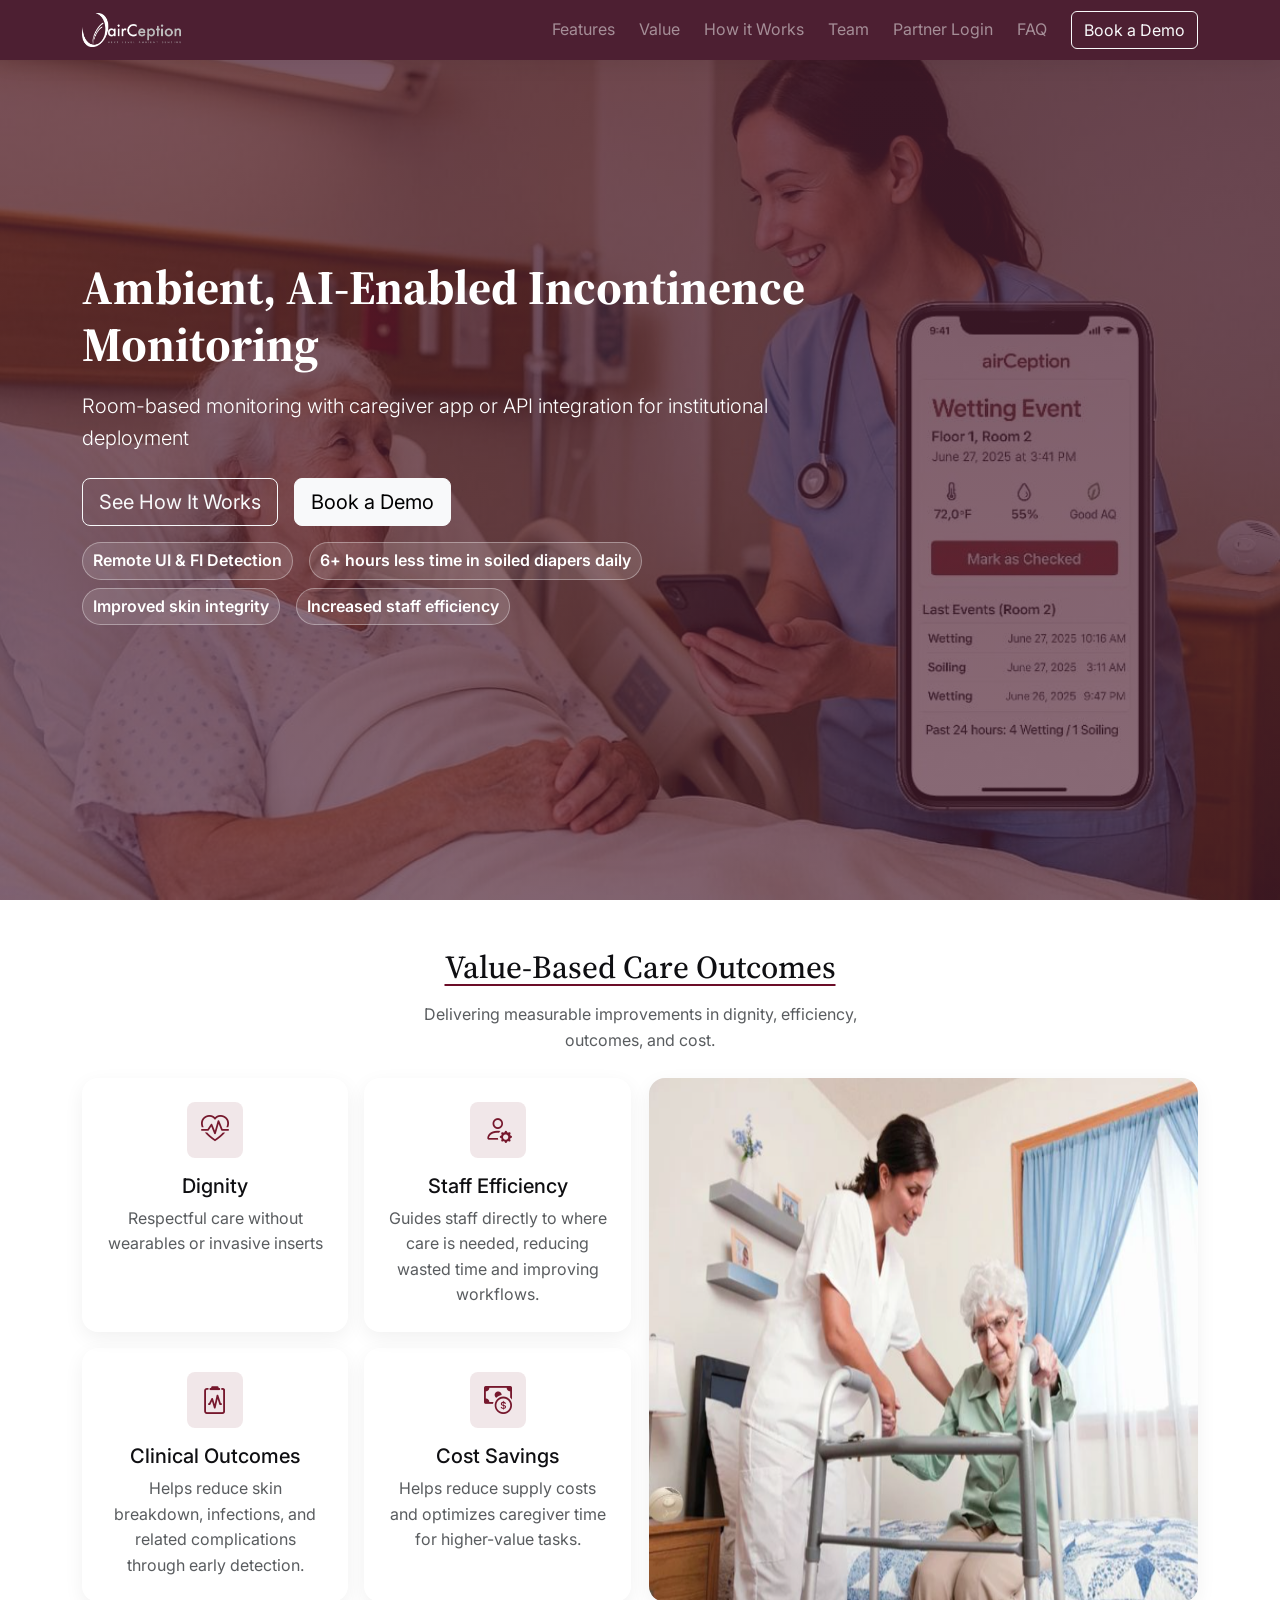
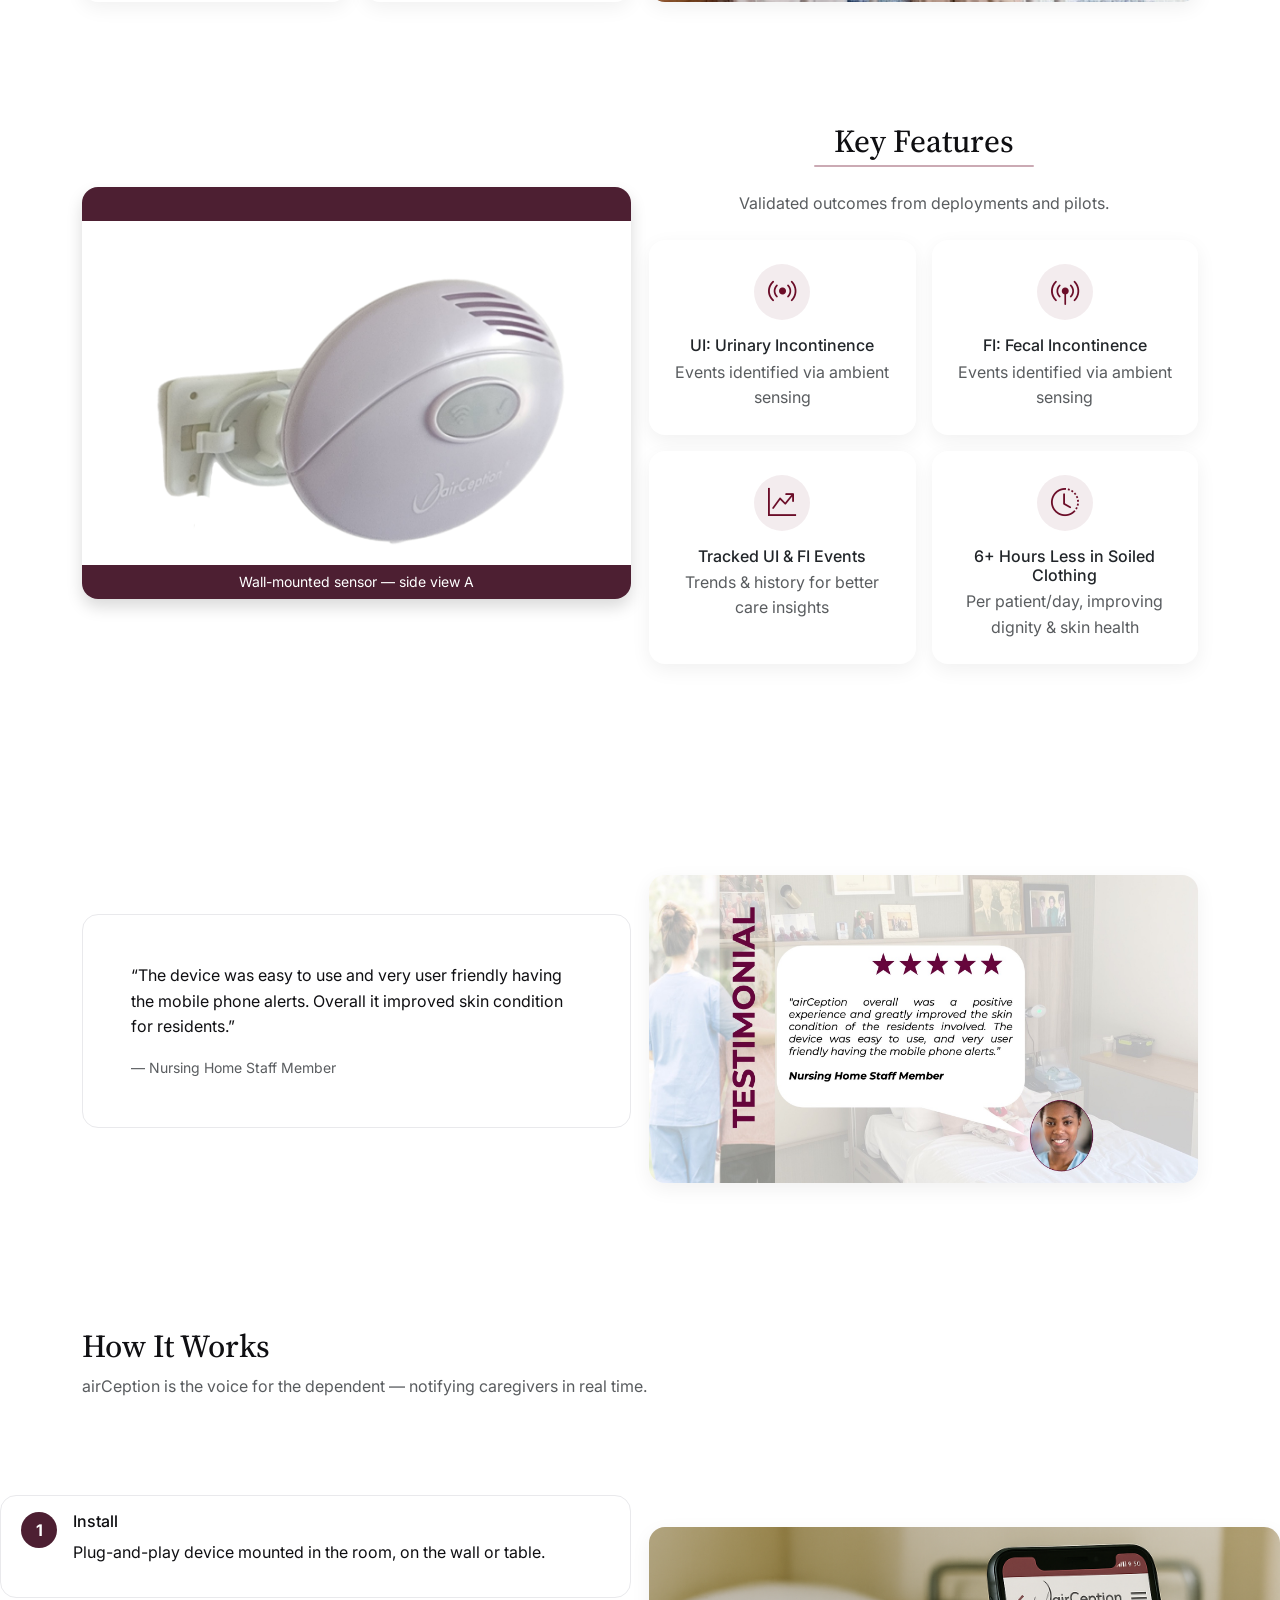
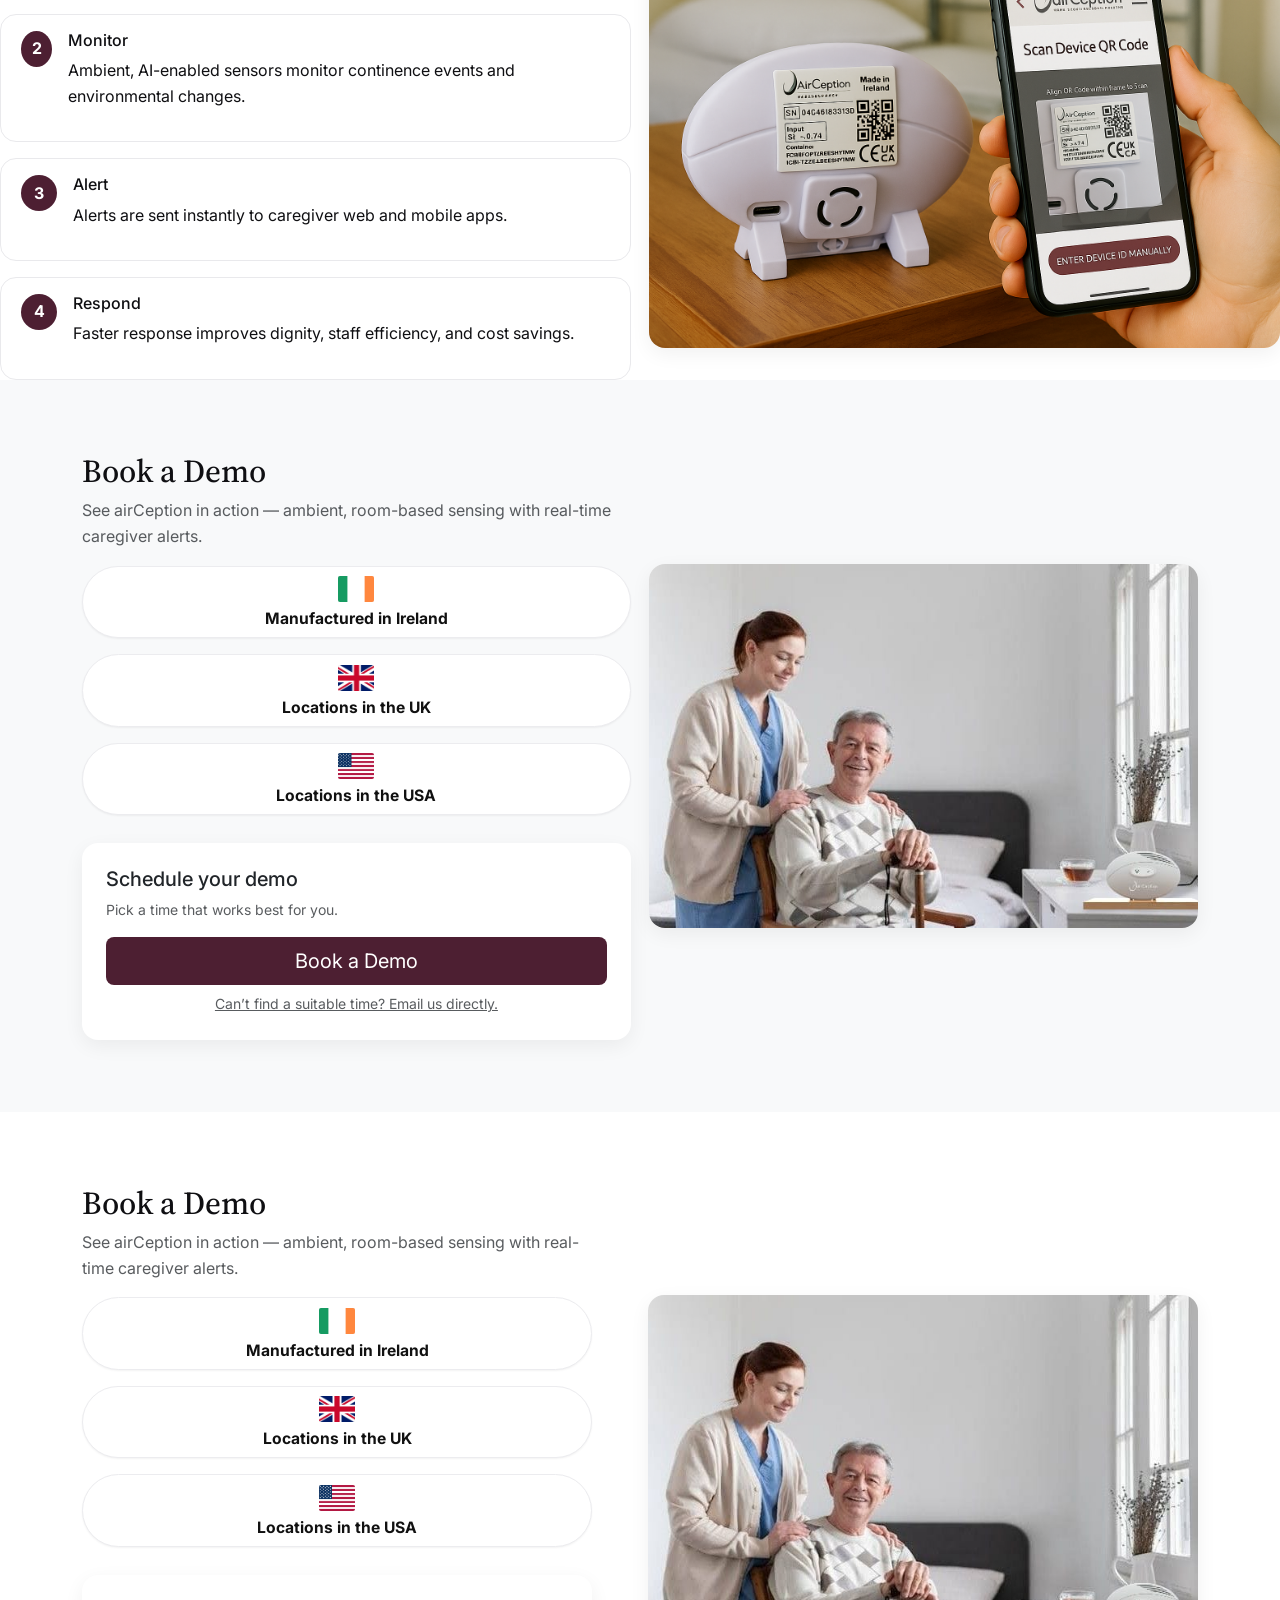
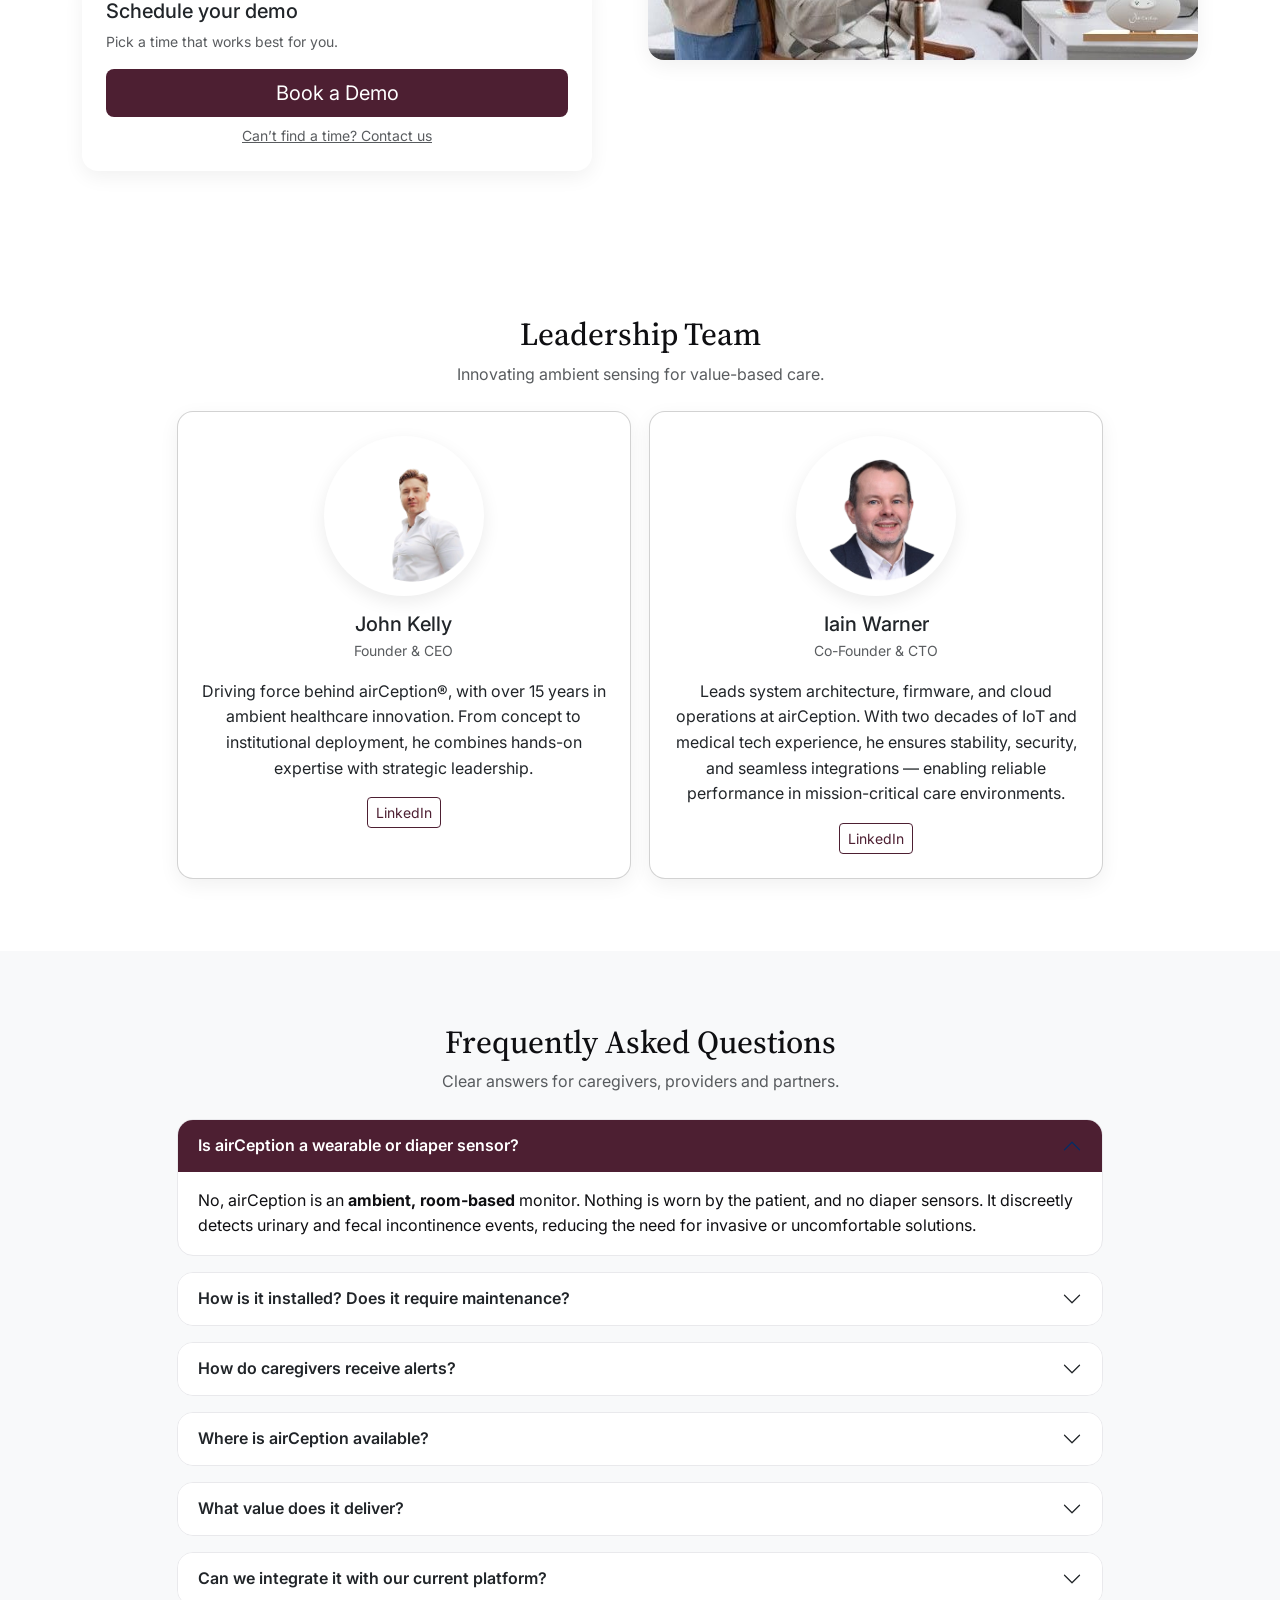
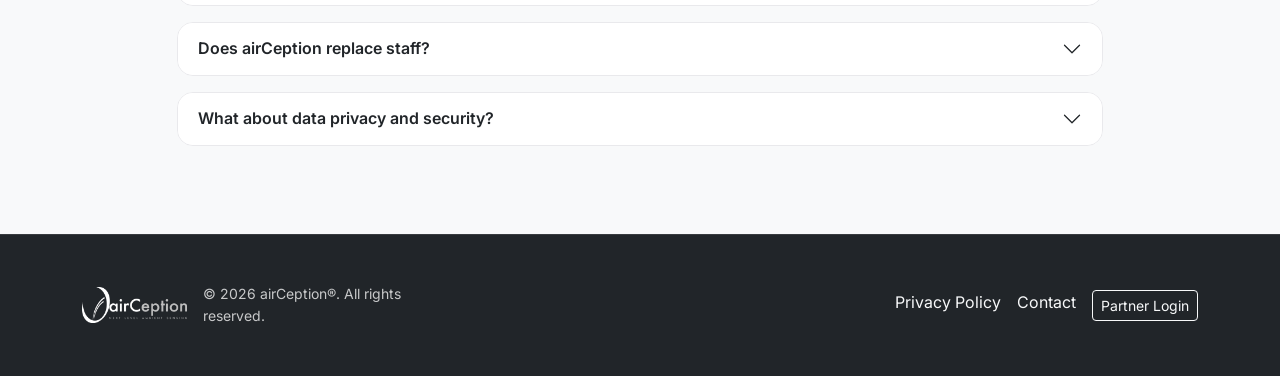
==== commit ffb8f99a: "Add files via upload" ====
--- a/index.html
+++ b/index.html
@@ -5,12 +5,13 @@
   <meta name="viewport" content="width=device-width, initial-scale=1">
   <title>airCeption® — Ambient, AI-Driven Room-Based Monitoring</title>
   <meta name="description" content="airCeption® delivers ambient, AI-enabled room-based continence monitoring with caregiver web/mobile apps and API integration. Production-ready, manufactured in Ireland, deployed in USA, UK, Ireland, Norway.">
+
+  <!-- Open Graph -->
   <meta property="og:title" content="airCeption® — Ambient, AI-Driven Room-Based Monitoring">
   <meta property="og:description" content="Room-based sensing with app + API integration for seamless care. Value-based care: dignity, staff efficiency, outcomes, cost savings.">
   <meta property="og:type" content="website">
   <meta property="og:image" content="https://www.airception.com/img/airCeption-banner-logo-1.png">
-  <meta name="google-site-verification" content="DUY9I-jepf4jezguIL5i9Qe35EZAxf_mhRKV18fDscw" />
-  
+  <link rel="canonical" href="https://www.airception.com/">
 
   <meta name="theme-color" content="#4d1f32">
 
@@ -21,7 +22,6 @@
   <link href="https://fonts.googleapis.com/css2?family=Inter:wght@400;500;600;700&family=Source+Serif+Pro:wght@600;700&display=swap" rel="stylesheet">
   <link rel="stylesheet" href="styles.css">
   <link rel="icon" type="image/png" href="img/airCeption-banner-logo-1.png">
-  <link rel="canonical" href="https://www.airception.com/">
 
 </head>
 
@@ -363,12 +363,12 @@
       </div>
 
 
-
 <!-- BOOK A DEMO -->
 <section id="book" class="py-6 bg-light">
   <div class="container">
     <div class="row g-4 align-items-center">
 
+      <!-- Imagen -->
       <div class="col-12 col-lg-6 order-lg-2">
         <div class="card border-0 shadow-sm rounded-4 overflow-hidden">
           <img
@@ -378,13 +378,15 @@
         </div>
       </div>
 
+      <!-- CTA -->
       <div class="col-12 col-lg-6 order-lg-1">
         <h2 class="serif mb-2">Book a Demo</h2>
         <p class="text-muted mb-3">
           See airCeption in action — ambient, room-based sensing with real-time caregiver alerts.
         </p>
 
-        <div class="flags-row">
+        <!-- Banderas -->
+        <div class="flags-row mb-4">
           <div class="flag-item">
             <img src="img/ireland.jpg" alt="Ireland flag" class="flag-img">
             <span class="flag-label">Manufactured in Ireland</span>
@@ -399,80 +401,87 @@
           </div>
         </div>
 
-        <form id="demoForm" novalidate>
-          <input type="text" name="website" class="d-none" tabindex="-1" autocomplete="off">
-
-          <div class="row g-3">
-            <div class="col-12 col-md-6">
-              <label class="form-label" for="name">Full name *</label>
-              <input type="text" class="form-control" name="name" id="name" required>
-            </div>
-            <div class="col-12 col-md-6">
-              <label class="form-label" for="email">Email *</label>
-              <input type="email" class="form-control" name="email" id="email" required>
-            </div>
-
-            <div class="col-12 col-md-6">
-              <label class="form-label" for="org">Organization *</label>
-              <input type="text" class="form-control" name="org" id="org" required>
-            </div>
-            <div class="col-12 col-md-6">
-              <label class="form-label" for="role">Role</label>
-              <input type="text" class="form-control" name="role" id="role" placeholder="e.g., CNO, IT Director">
-            </div>
-
-            <div class="col-12 col-md-6">
-              <label class="form-label" for="country">Country *</label>
-              <select class="form-select" name="country" id="country" required>
-                <option value="" selected disabled>Select...</option>
-                <option>Ireland</option>
-                <option>United Kingdom</option>
-                <option>United States</option>
-                <option>Norway</option>
-                <option>Other</option>
-              </select>
-            </div>
-            <div class="col-12 col-md-6">
-              <label class="form-label" for="phone">Phone (optional)</label>
-              <input type="tel" class="form-control" name="phone" id="phone" placeholder="+(country) — optional">
-            </div>
-
-            <div class="col-12">
-              <label class="form-label" for="time">Preferred time for demo</label>
-              <select class="form-select" name="time" id="time">
-                <option value="" selected>Anytime</option>
-                <option>Morning</option>
-                <option>Afternoon</option>
-                <option>Evening</option>
-                <option>Schedule via email</option>
-              </select>
-            </div>
-
-            <div class="col-12">
-              <label class="form-label" for="message">Message (optional)</label>
-              <textarea class="form-control" name="message" id="message" rows="3" placeholder="Sites, timelines, integration needs..."></textarea>
-            </div>
-
-            <div class="col-12 d-flex align-items-start gap-2">
-              <input class="form-check-input mt-1" type="checkbox" id="consent" required>
-              <label class="form-check-label small" for="consent">
-                I agree to be contacted about the demo and understand my data will be handled per the Privacy Policy.
-              </label>
-            </div>
-
-            <div class="col-12">
-              <button type="submit" class="btn btn-maroon btn-lg w-100">Request Demo</button>
-              <div id="demoFormMsg" class="form-text mt-2 text-success d-none">
-                Thanks — opening your email client to send the request…
-              </div>
-            </div>
-          </div>
-        </form>
+        <!-- Nueva tarjeta compacta -->
+        <div class="card shadow-sm border-0 rounded-4 p-4">
+          <h5 class="mb-2">Schedule your demo</h5>
+          <p class="text-muted small mb-3">Pick a time that works best for you.</p>
+         <!-- Botón principal: Calendar -->
+<a href="https://calendar.app.google/z1E8EYkBwanWcc3t9"
+   target="_blank" rel="noopener"
+   class="btn btn-maroon btn-lg w-100 mb-2">
+  Book a Demo
+</a>
+
+<!-- Link secundario: Email directo -->
+<a href="mailto:demo@airception.com?subject=AirCeption%20Demo%20Request"
+   class="small d-block text-center text-muted">
+  Can’t find a suitable time? Email us directly.
+</a>
+        </div>
       </div>
 
     </div>
   </div>
 </section>
+<!-- BOOK A DEMO -->
+<section id="book" class="py-6 bg-white">
+  <div class="container">
+    <div class="row align-items-center gx-lg-5 gy-4">
+
+      <!-- Imagen -->
+      <div class="col-12 col-lg-6 order-lg-2 ps-lg-2">
+        <div class="card border-0 shadow-sm rounded-4 overflow-hidden">
+          <img
+            src="img/demo.jpeg"
+            class="img-fluid object-cover"
+            alt="airCeption device and caregiver app in a real care setting">
+        </div>
+      </div>
+
+      <!-- CTA -->
+      <div class="col-12 col-lg-6 order-lg-1 pe-lg-5">
+        <h2 class="serif mb-2">Book a Demo</h2>
+        <p class="text-muted mb-3">
+          See airCeption in action — ambient, room-based sensing with real-time caregiver alerts.
+        </p>
+
+        <!-- Banderas -->
+        <div class="flags-row mb-4">
+          <div class="flag-item">
+            <img src="img/ireland.jpg" alt="Ireland flag" class="flag-img">
+            <span class="flag-label">Manufactured in Ireland</span>
+          </div>
+          <div class="flag-item">
+            <img src="img/uk.jpg" alt="United Kingdom flag" class="flag-img">
+            <span class="flag-label">Locations in the UK</span>
+          </div>
+          <div class="flag-item">
+            <img src="img/usa.jpg" alt="USA flag" class="flag-img">
+            <span class="flag-label">Locations in the USA</span>
+          </div>
+        </div>
+
+        <!-- Tarjeta compacta -->
+        <div class="card shadow-sm border-0 rounded-4 p-4">
+          <h5 class="mb-2">Schedule your demo</h5>
+          <p class="text-muted small mb-3">Pick a time that works best for you.</p>
+          <a href="https://calendar.app.google/z1E8EYkBwanWcc3t9"
+             target="_blank" rel="noopener"
+             class="btn btn-maroon btn-lg w-100 mb-2">
+            Book a Demo
+          </a>
+          <a href="mailto:hello@airception.com"
+             class="small d-block text-center text-muted">
+            Can’t find a time? Contact us
+          </a>
+        </div>
+      </div>
+
+    </div>
+  </div>
+</section>
+
+
 
 <!-- TEAM -->
 <section id="team" class="py-6">
@@ -523,6 +532,7 @@
 
   </div>
 </section>
+
 
   <!-- FAQ -->
 <section id="faq" class="py-6 bg-light">
--- a/styles.css
+++ b/styles.css
@@ -307,13 +307,15 @@
   #value-care .vbc-ribbon{position:static;border-radius:0;margin-top:.25rem}
 }
 
-/* ===== Flags (solo esta sección) ===== */
-.flags-row{
-  display:flex;
-  gap:.75rem;
-  flex-wrap:wrap;
-  align-items:flex-start;
-}
+/* ===== Flag ===== */
+.flags-row {
+  display: flex !important;
+  flex-wrap: wrap !important;
+  gap: 1rem 1.25rem !important;
+  justify-content: flex-start;
+  margin-bottom: 2rem !important;
+}
+
 
 .flag-item{
   display:flex;
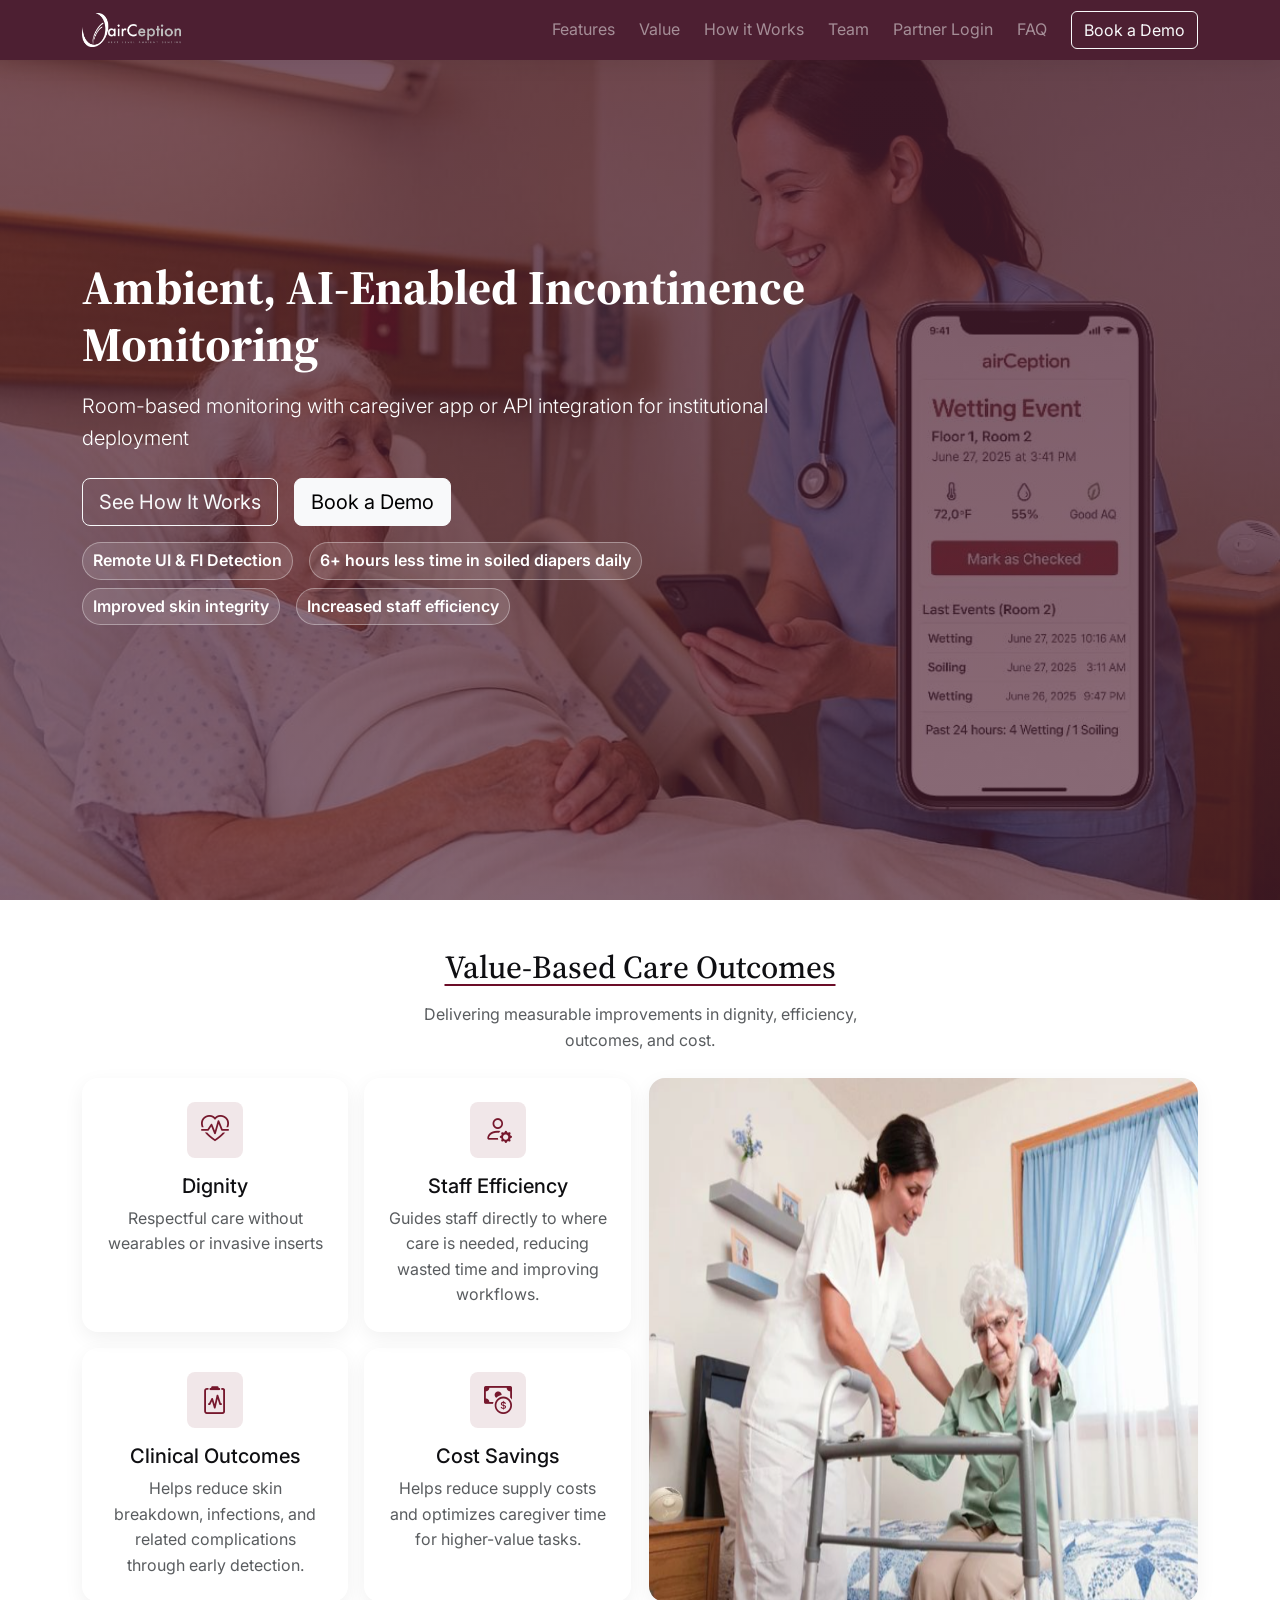
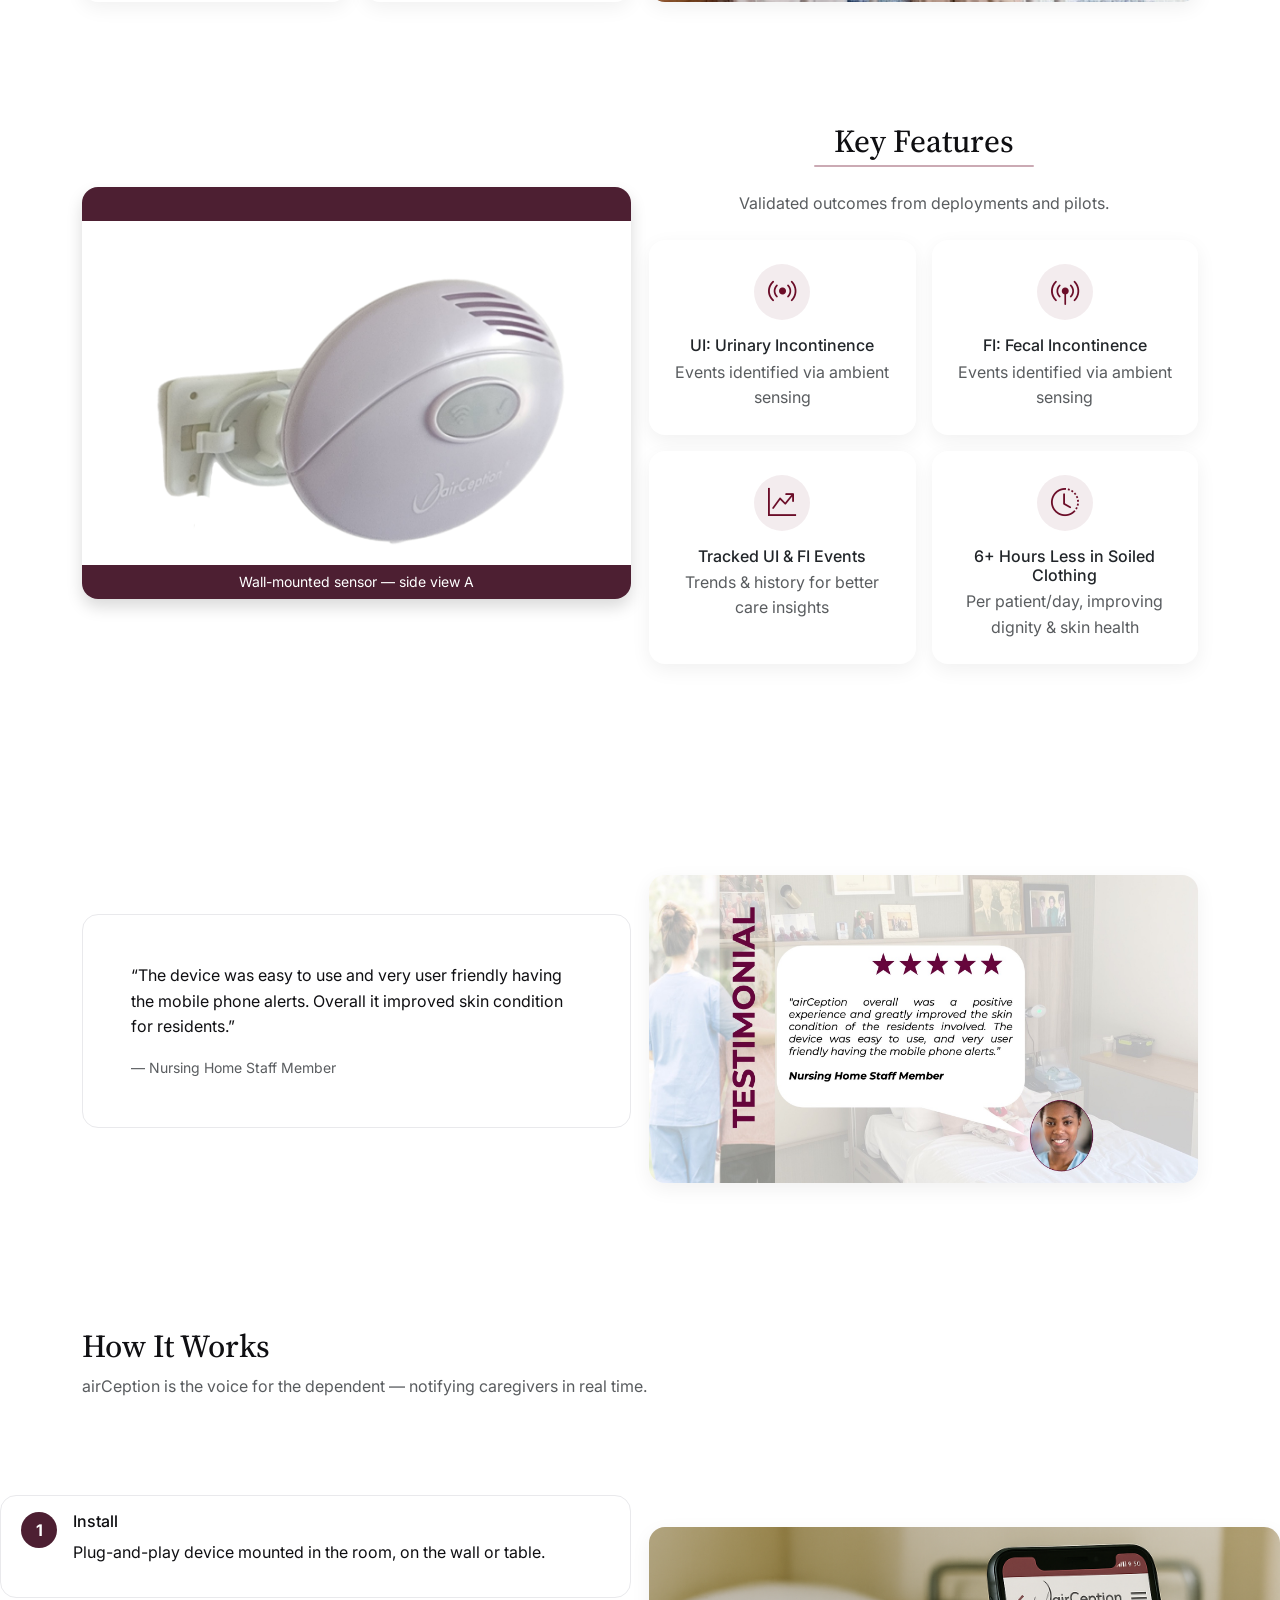
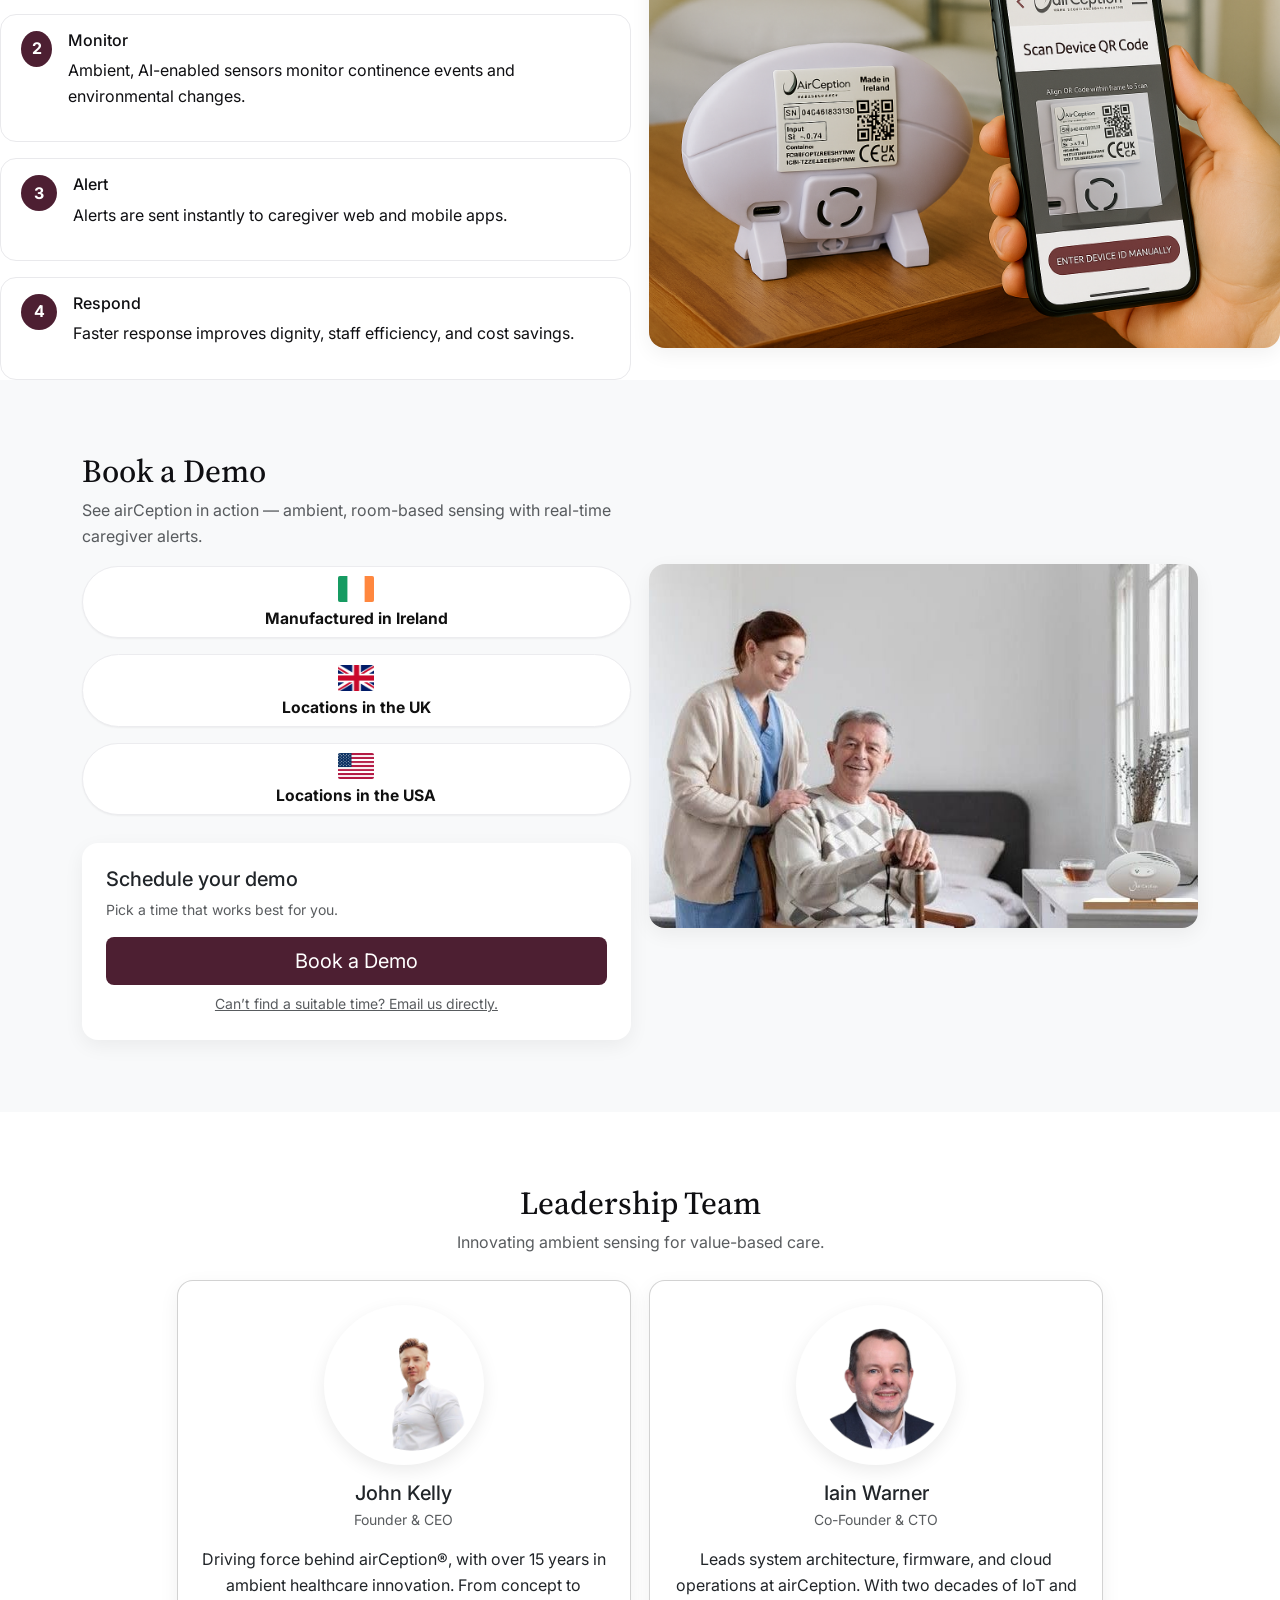
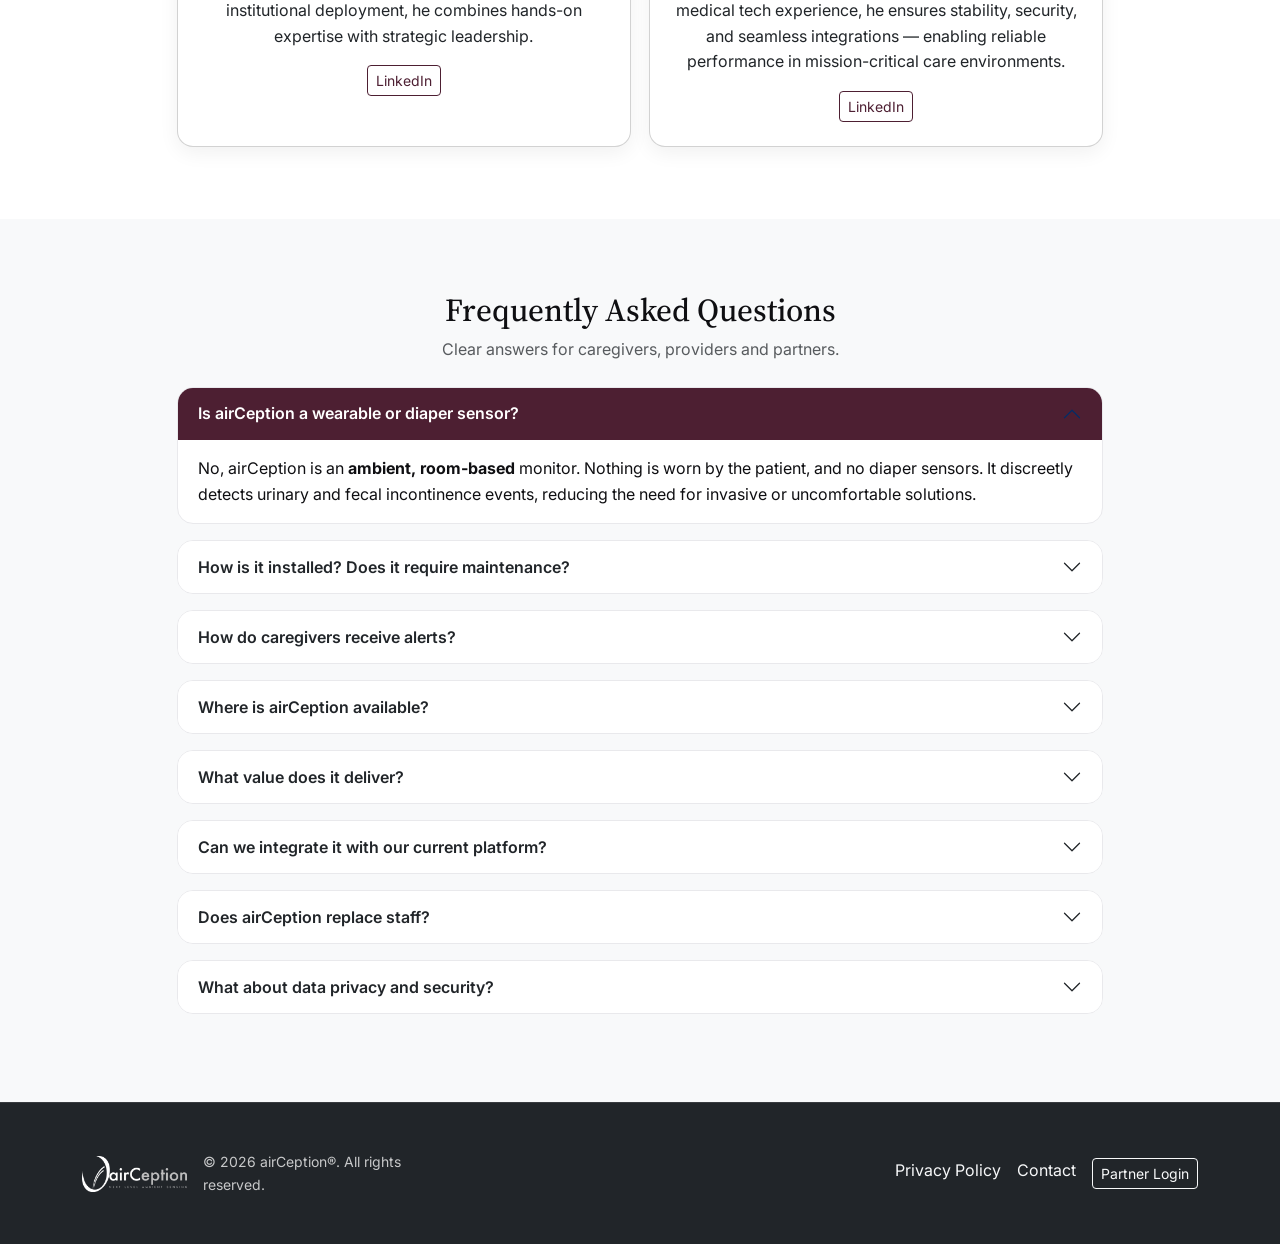
==== commit a971952b: "Add files via upload" ====
--- a/index.html
+++ b/index.html
@@ -423,63 +423,8 @@
     </div>
   </div>
 </section>
-<!-- BOOK A DEMO -->
-<section id="book" class="py-6 bg-white">
-  <div class="container">
-    <div class="row align-items-center gx-lg-5 gy-4">
-
-      <!-- Imagen -->
-      <div class="col-12 col-lg-6 order-lg-2 ps-lg-2">
-        <div class="card border-0 shadow-sm rounded-4 overflow-hidden">
-          <img
-            src="img/demo.jpeg"
-            class="img-fluid object-cover"
-            alt="airCeption device and caregiver app in a real care setting">
-        </div>
-      </div>
-
-      <!-- CTA -->
-      <div class="col-12 col-lg-6 order-lg-1 pe-lg-5">
-        <h2 class="serif mb-2">Book a Demo</h2>
-        <p class="text-muted mb-3">
-          See airCeption in action — ambient, room-based sensing with real-time caregiver alerts.
-        </p>
-
-        <!-- Banderas -->
-        <div class="flags-row mb-4">
-          <div class="flag-item">
-            <img src="img/ireland.jpg" alt="Ireland flag" class="flag-img">
-            <span class="flag-label">Manufactured in Ireland</span>
-          </div>
-          <div class="flag-item">
-            <img src="img/uk.jpg" alt="United Kingdom flag" class="flag-img">
-            <span class="flag-label">Locations in the UK</span>
-          </div>
-          <div class="flag-item">
-            <img src="img/usa.jpg" alt="USA flag" class="flag-img">
-            <span class="flag-label">Locations in the USA</span>
-          </div>
-        </div>
-
-        <!-- Tarjeta compacta -->
-        <div class="card shadow-sm border-0 rounded-4 p-4">
-          <h5 class="mb-2">Schedule your demo</h5>
-          <p class="text-muted small mb-3">Pick a time that works best for you.</p>
-          <a href="https://calendar.app.google/z1E8EYkBwanWcc3t9"
-             target="_blank" rel="noopener"
-             class="btn btn-maroon btn-lg w-100 mb-2">
-            Book a Demo
-          </a>
-          <a href="mailto:hello@airception.com"
-             class="small d-block text-center text-muted">
-            Can’t find a time? Contact us
-          </a>
-        </div>
-      </div>
-
-    </div>
-  </div>
-</section>
+
+      
 
 
 
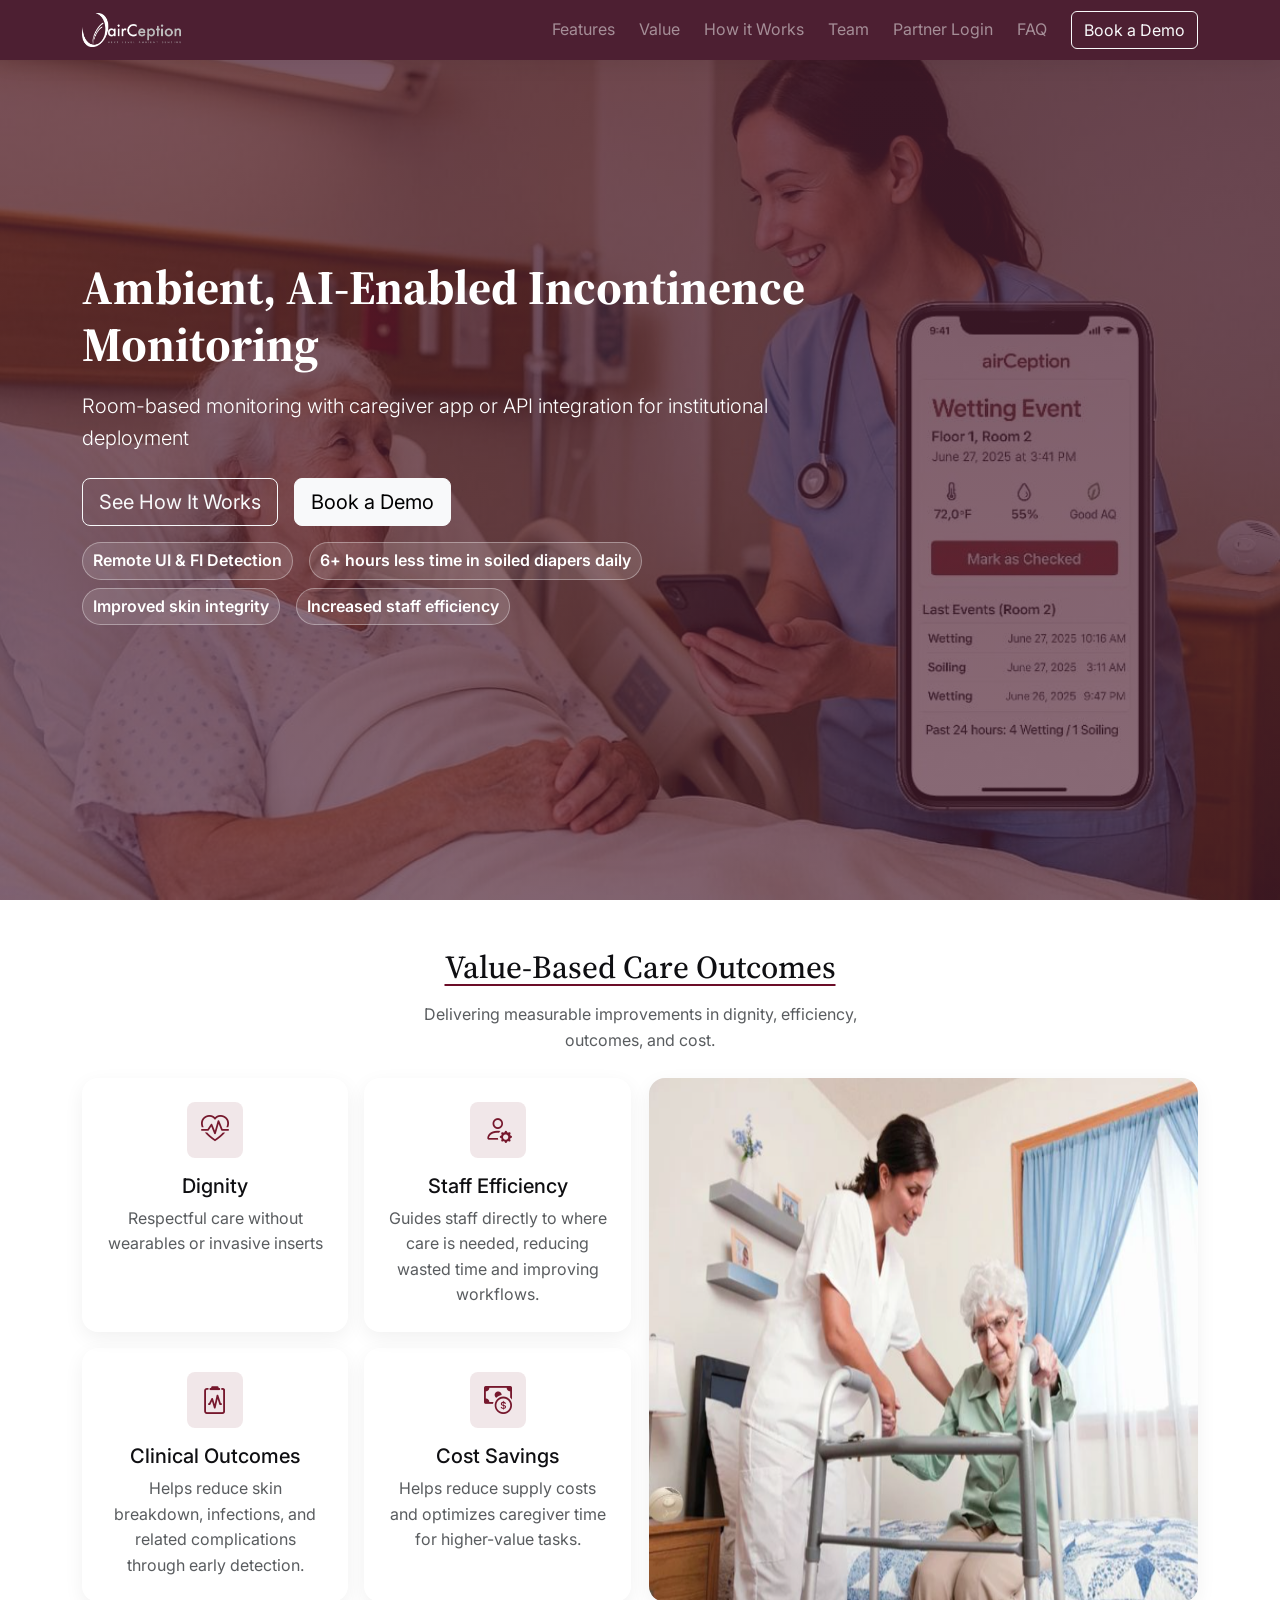
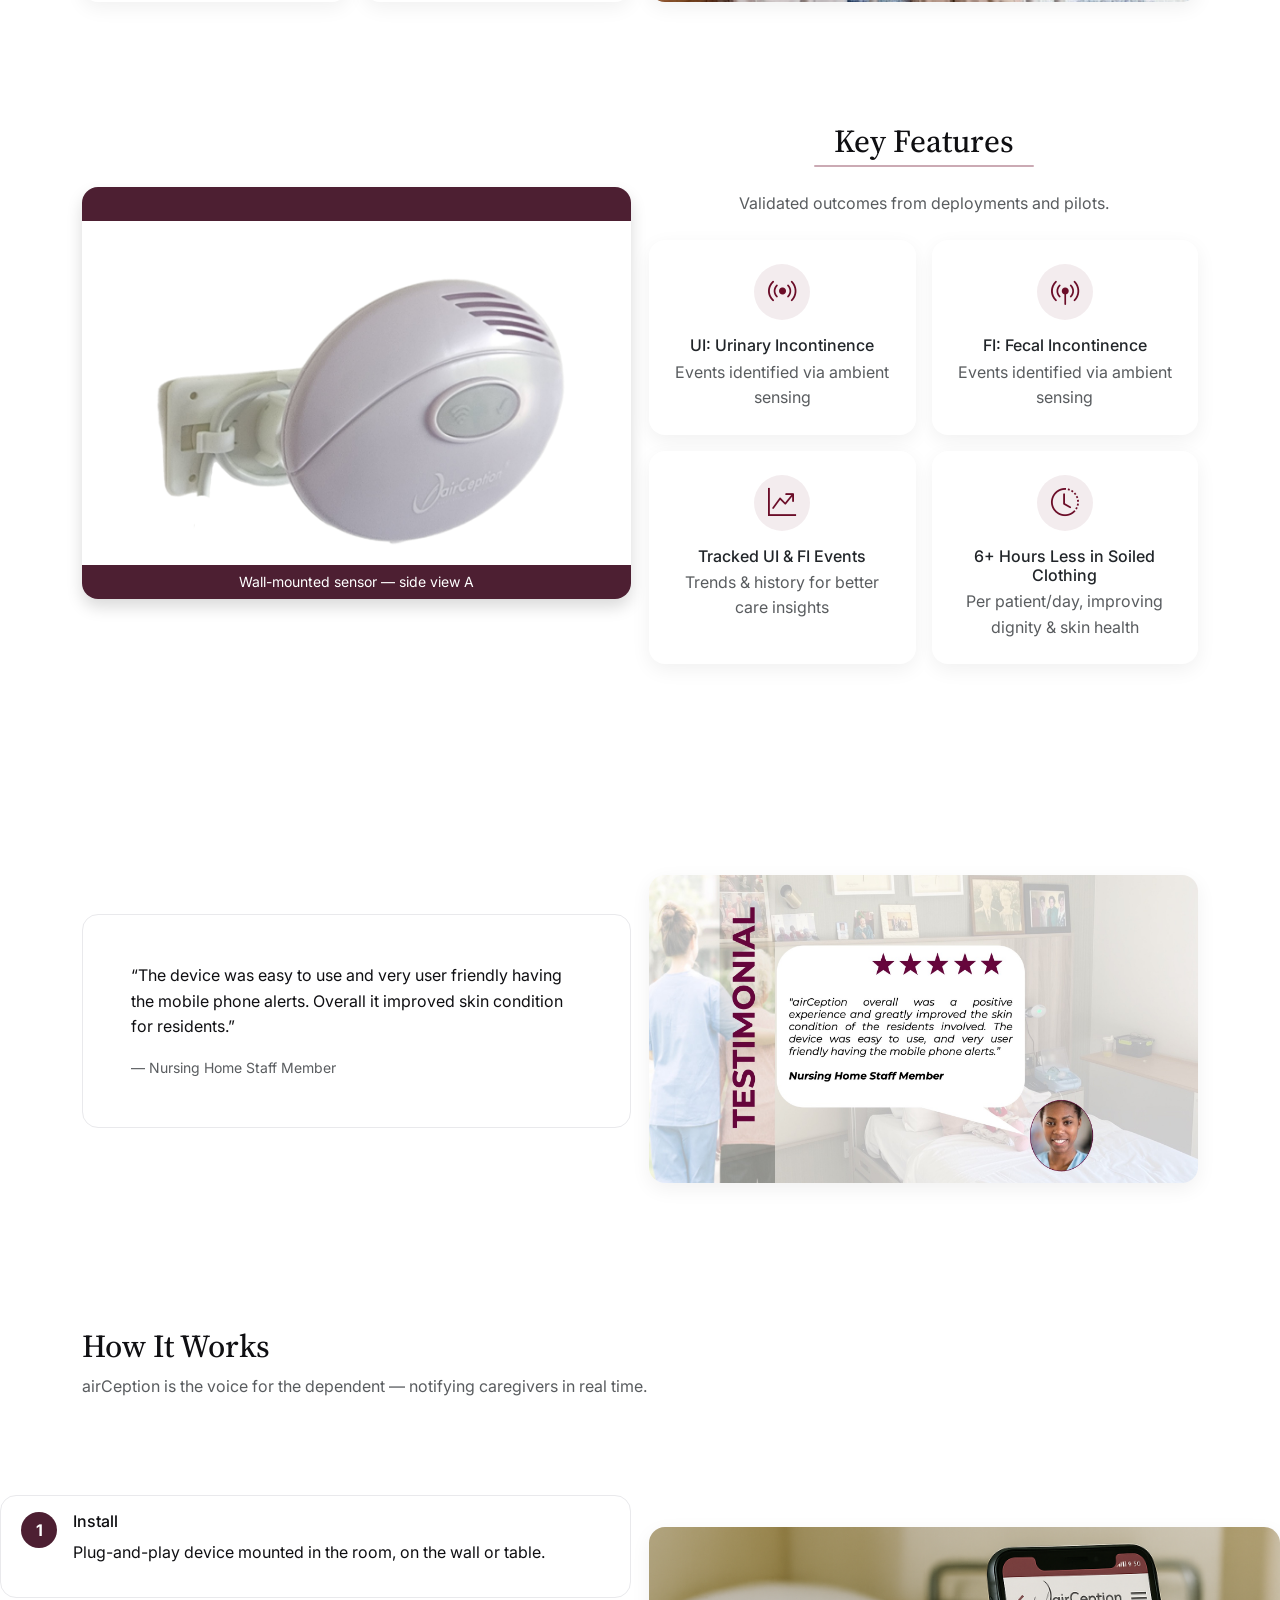
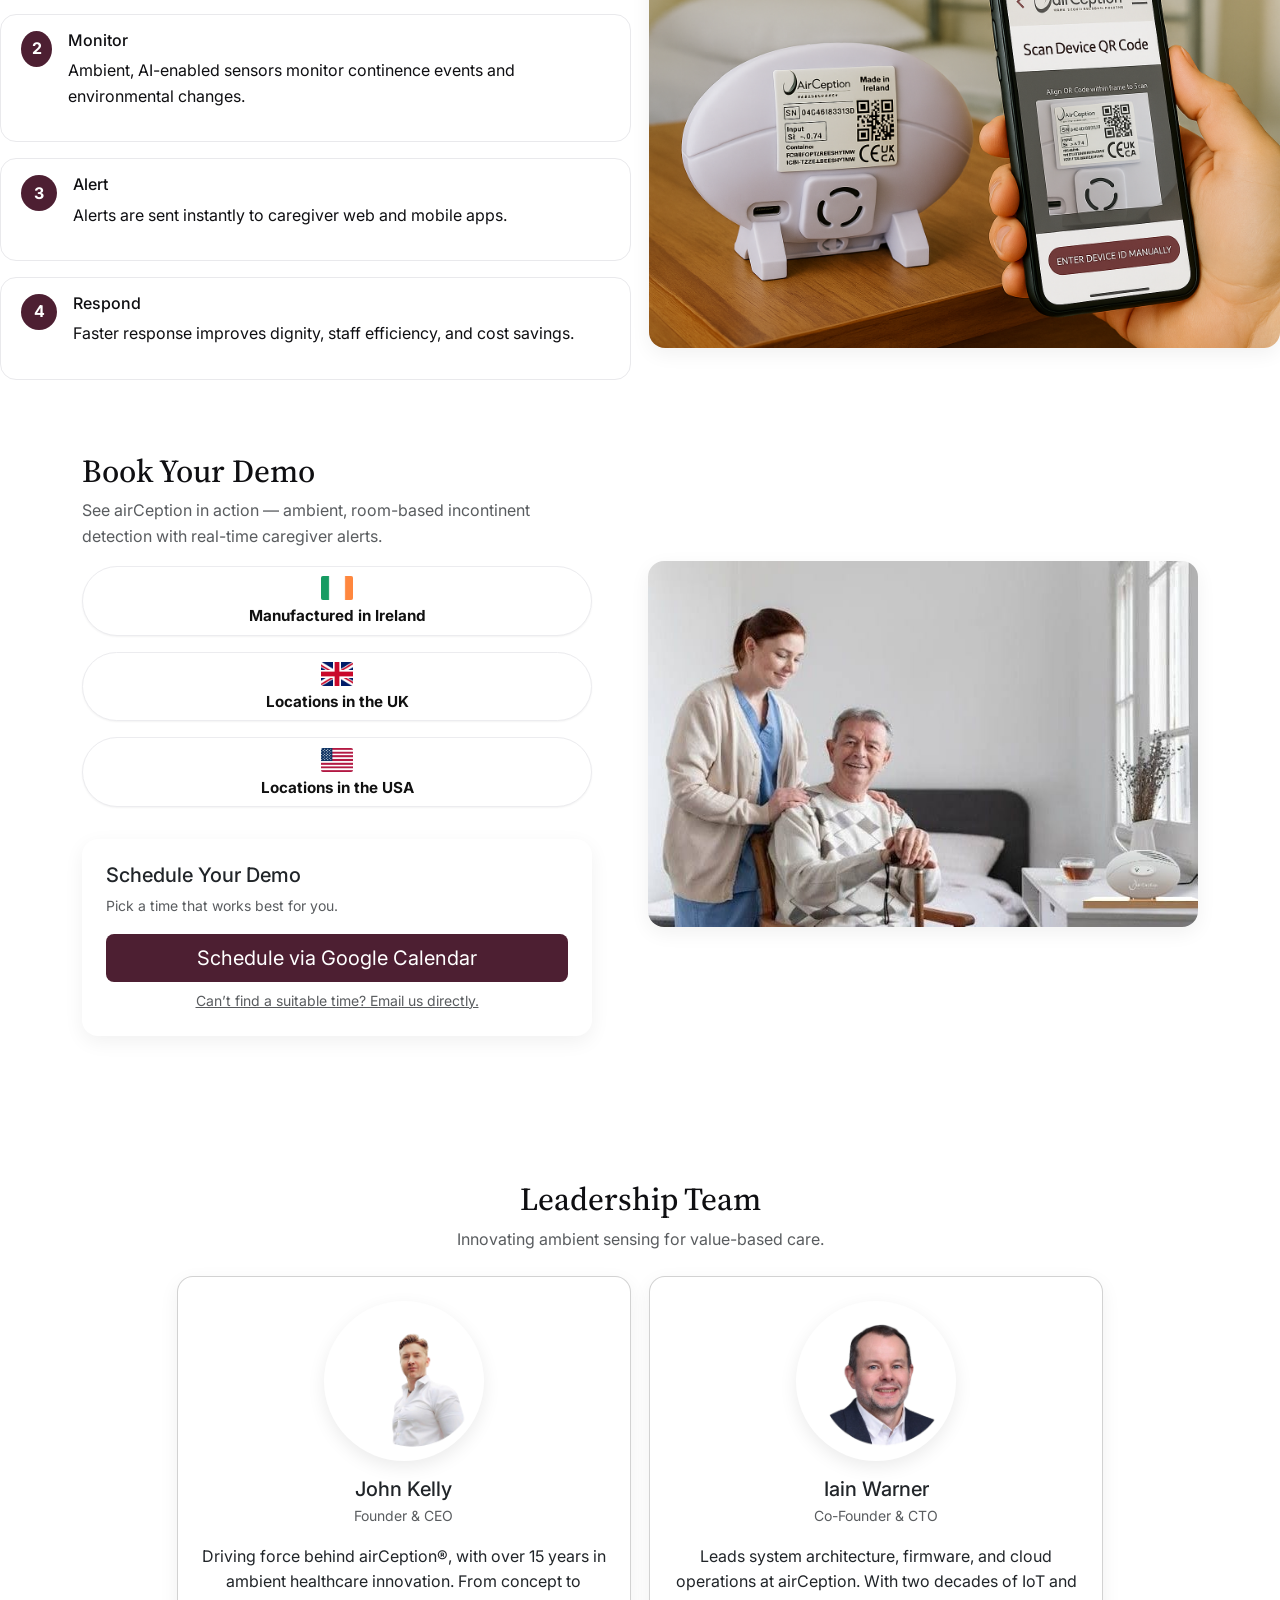
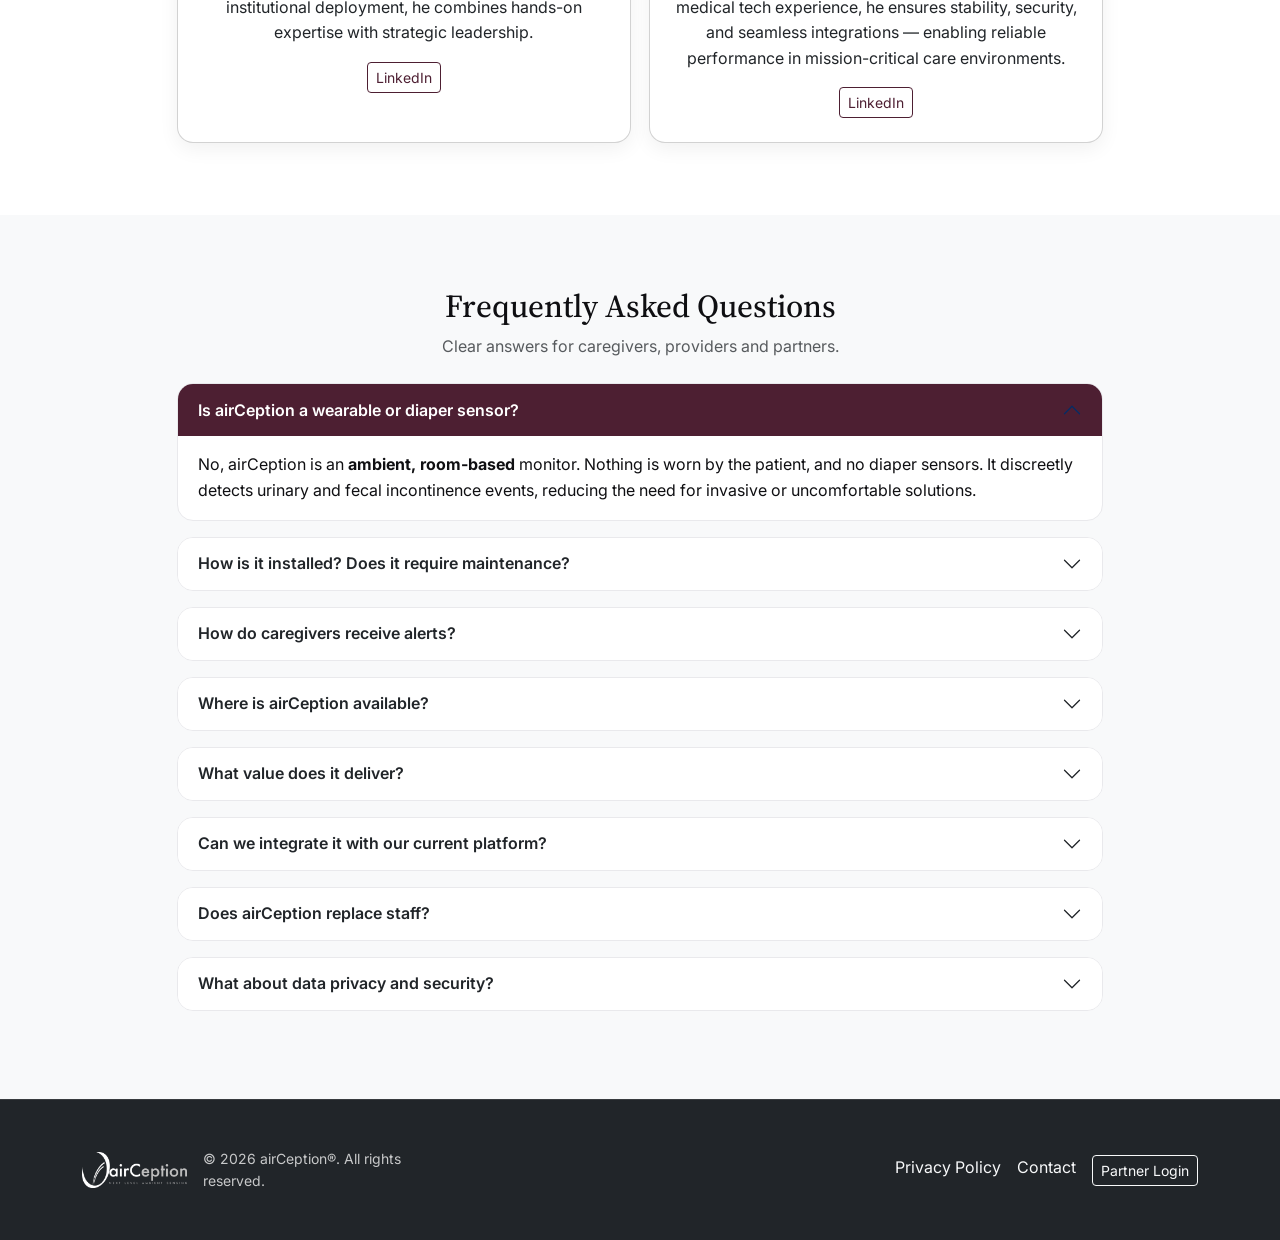
==== commit b6fd0277: "Add files via upload" ====
--- a/index.html
+++ b/index.html
@@ -363,13 +363,56 @@
       </div>
 
 
-<!-- BOOK A DEMO -->
-<section id="book" class="py-6 bg-light">
+<!-- BOOK YOUR DEMO -->
+<section id="book" class="py-6 bg-white">
   <div class="container">
-    <div class="row g-4 align-items-center">
-
-      <!-- Imagen -->
-      <div class="col-12 col-lg-6 order-lg-2">
+    <div class="row align-items-center gx-lg-5 gy-4">
+
+      <!-- CTA: primero en mobile -->
+      <div class="col-12 col-lg-6 order-1 order-lg-1 pe-lg-5">
+        <h2 class="serif mb-2">Book Your Demo</h2>
+        <p class="text-muted mb-3">
+          See airCeption in action — ambient, room-based incontinent detection with real-time caregiver alerts.
+        </p>
+
+        <!-- Banderas -->
+        <div class="flags-row mb-4">
+          <div class="flag-item">
+            <img src="img/ireland.jpg" alt="Ireland flag" class="flag-img">
+            <span class="flag-label">Manufactured in Ireland</span>
+          </div>
+          <div class="flag-item">
+            <img src="img/uk.jpg" alt="United Kingdom flag" class="flag-img">
+            <span class="flag-label">Locations in the UK</span>
+          </div>
+          <div class="flag-item">
+            <img src="img/usa.jpg" alt="USA flag" class="flag-img">
+            <span class="flag-label">Locations in the USA</span>
+          </div>
+        </div>
+
+        <!-- Tile CTA -->
+        <div class="card shadow-sm border-0 rounded-4 p-4">
+          <h5 class="mb-2">Schedule Your Demo</h5>
+          <p class="text-muted small mb-3">Pick a time that works best for you.</p>
+
+          <!-- Botón principal: Google Calendar -->
+          <a href="https://calendar.app.google/z1E8EYkBwanWcc3t9"
+             target="_blank" rel="noopener"
+             class="btn btn-maroon btn-lg w-100 mb-2">
+            Schedule via Google Calendar
+          </a>
+
+          <!-- Enlace secundario: MAILTO a demo@airception.com -->
+          <a href="mailto:demo@airception.com?subject=AirCeption%20Demo%20Request"
+             class="small d-block text-center text-muted">
+            Can’t find a suitable time? Email us directly.
+          </a>
+        </div>
+      </div>
+
+      <!-- Imagen (SIN texto debajo) -->
+      <div class="col-12 col-lg-6 order-2 order-lg-2 ps-lg-2">
         <div class="card border-0 shadow-sm rounded-4 overflow-hidden">
           <img
             src="img/demo.jpeg"
@@ -378,53 +421,9 @@
         </div>
       </div>
 
-      <!-- CTA -->
-      <div class="col-12 col-lg-6 order-lg-1">
-        <h2 class="serif mb-2">Book a Demo</h2>
-        <p class="text-muted mb-3">
-          See airCeption in action — ambient, room-based sensing with real-time caregiver alerts.
-        </p>
-
-        <!-- Banderas -->
-        <div class="flags-row mb-4">
-          <div class="flag-item">
-            <img src="img/ireland.jpg" alt="Ireland flag" class="flag-img">
-            <span class="flag-label">Manufactured in Ireland</span>
-          </div>
-          <div class="flag-item">
-            <img src="img/uk.jpg" alt="United Kingdom flag" class="flag-img">
-            <span class="flag-label">Locations in the UK</span>
-          </div>
-          <div class="flag-item">
-            <img src="img/usa.jpg" alt="USA flag" class="flag-img">
-            <span class="flag-label">Locations in the USA</span>
-          </div>
-        </div>
-
-        <!-- Nueva tarjeta compacta -->
-        <div class="card shadow-sm border-0 rounded-4 p-4">
-          <h5 class="mb-2">Schedule your demo</h5>
-          <p class="text-muted small mb-3">Pick a time that works best for you.</p>
-         <!-- Botón principal: Calendar -->
-<a href="https://calendar.app.google/z1E8EYkBwanWcc3t9"
-   target="_blank" rel="noopener"
-   class="btn btn-maroon btn-lg w-100 mb-2">
-  Book a Demo
-</a>
-
-<!-- Link secundario: Email directo -->
-<a href="mailto:demo@airception.com?subject=AirCeption%20Demo%20Request"
-   class="small d-block text-center text-muted">
-  Can’t find a suitable time? Email us directly.
-</a>
-        </div>
-      </div>
-
     </div>
   </div>
 </section>
-
-      
 
 
 
--- a/styles.css
+++ b/styles.css
@@ -503,3 +503,48 @@
   #navMenu .navbar-nav { gap:.5rem; }
 }
 
+/* ==== BOOK YOUR DEMO (scoped) ==== */
+
+/* Separación columnas en desktop */
+#book .col-lg-6:first-child { padding-right: 2rem; }
+#book .col-lg-6:last-child  { padding-left: 1rem; }
+
+/* Forzar CTA primero en móvil */
+@media (max-width: 991.98px){
+  #book .order-1 { order: 1 !important; }
+  #book .order-2 { order: 2 !important; }
+}
+
+/* Banderas: FLEX (override a cualquier grid previo) */
+#book .flags-row{
+  display: flex !important;
+  flex-wrap: wrap !important;
+  gap: 1rem 1.25rem !important;
+  justify-content: flex-start;
+  margin-bottom: 2rem !important;
+}
+#book .flag-item{
+  display: flex;
+  align-items: center;
+  gap: .5rem;
+  padding: .5rem 1rem;
+  border-radius: 999px;
+  background: #fff;
+  border: 1px solid #ececef;
+  box-shadow: 0 1px 2px rgba(0,0,0,.05);
+}
+#book .flag-img{
+  width: 32px; height: 24px;
+  object-fit: cover;
+  border-radius: 2px;
+  box-shadow: 0 0 0 1px rgba(0,0,0,.12) inset;
+}
+#book .flag-label{
+  font-size: .95rem;
+  font-weight: 700;
+  color: #111;
+  line-height: 1.1;
+}
+
+/* Por si quieres asegurar el cover */
+#book img.object-cover{ object-fit: cover; }
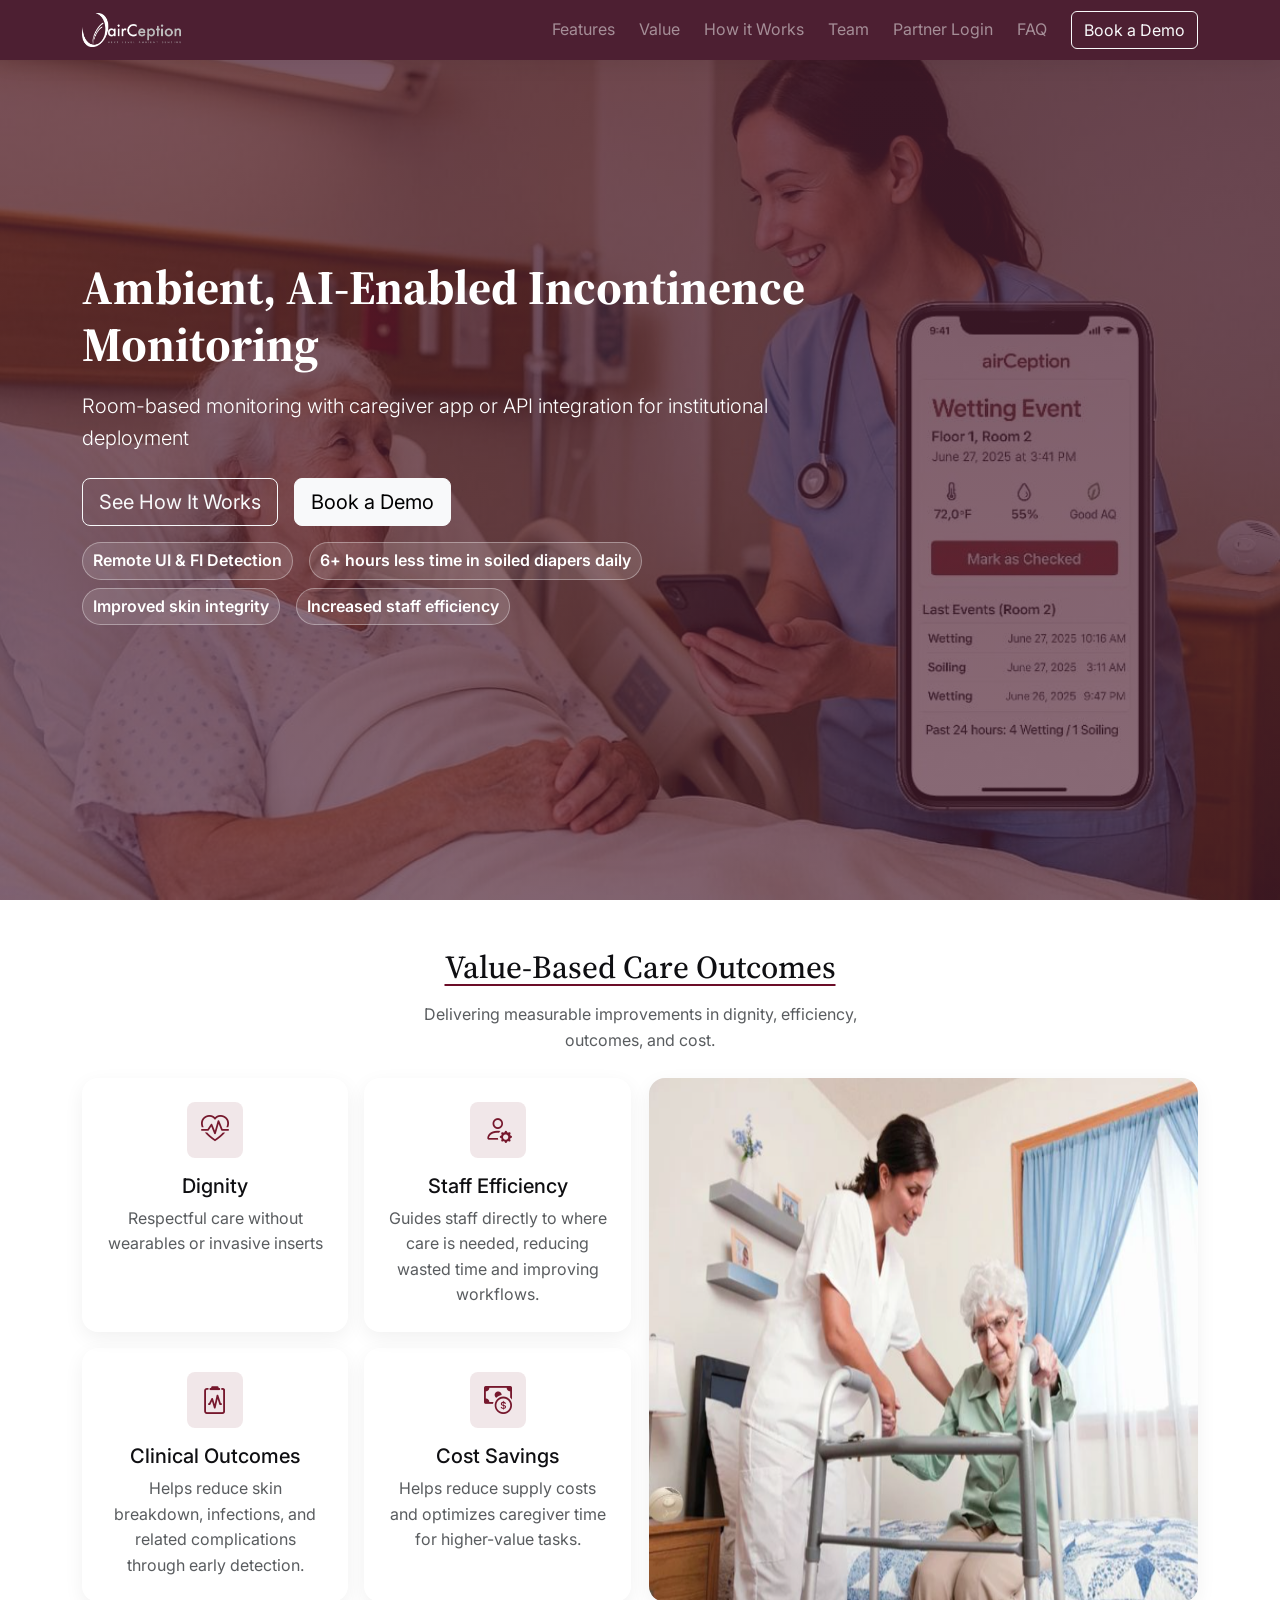
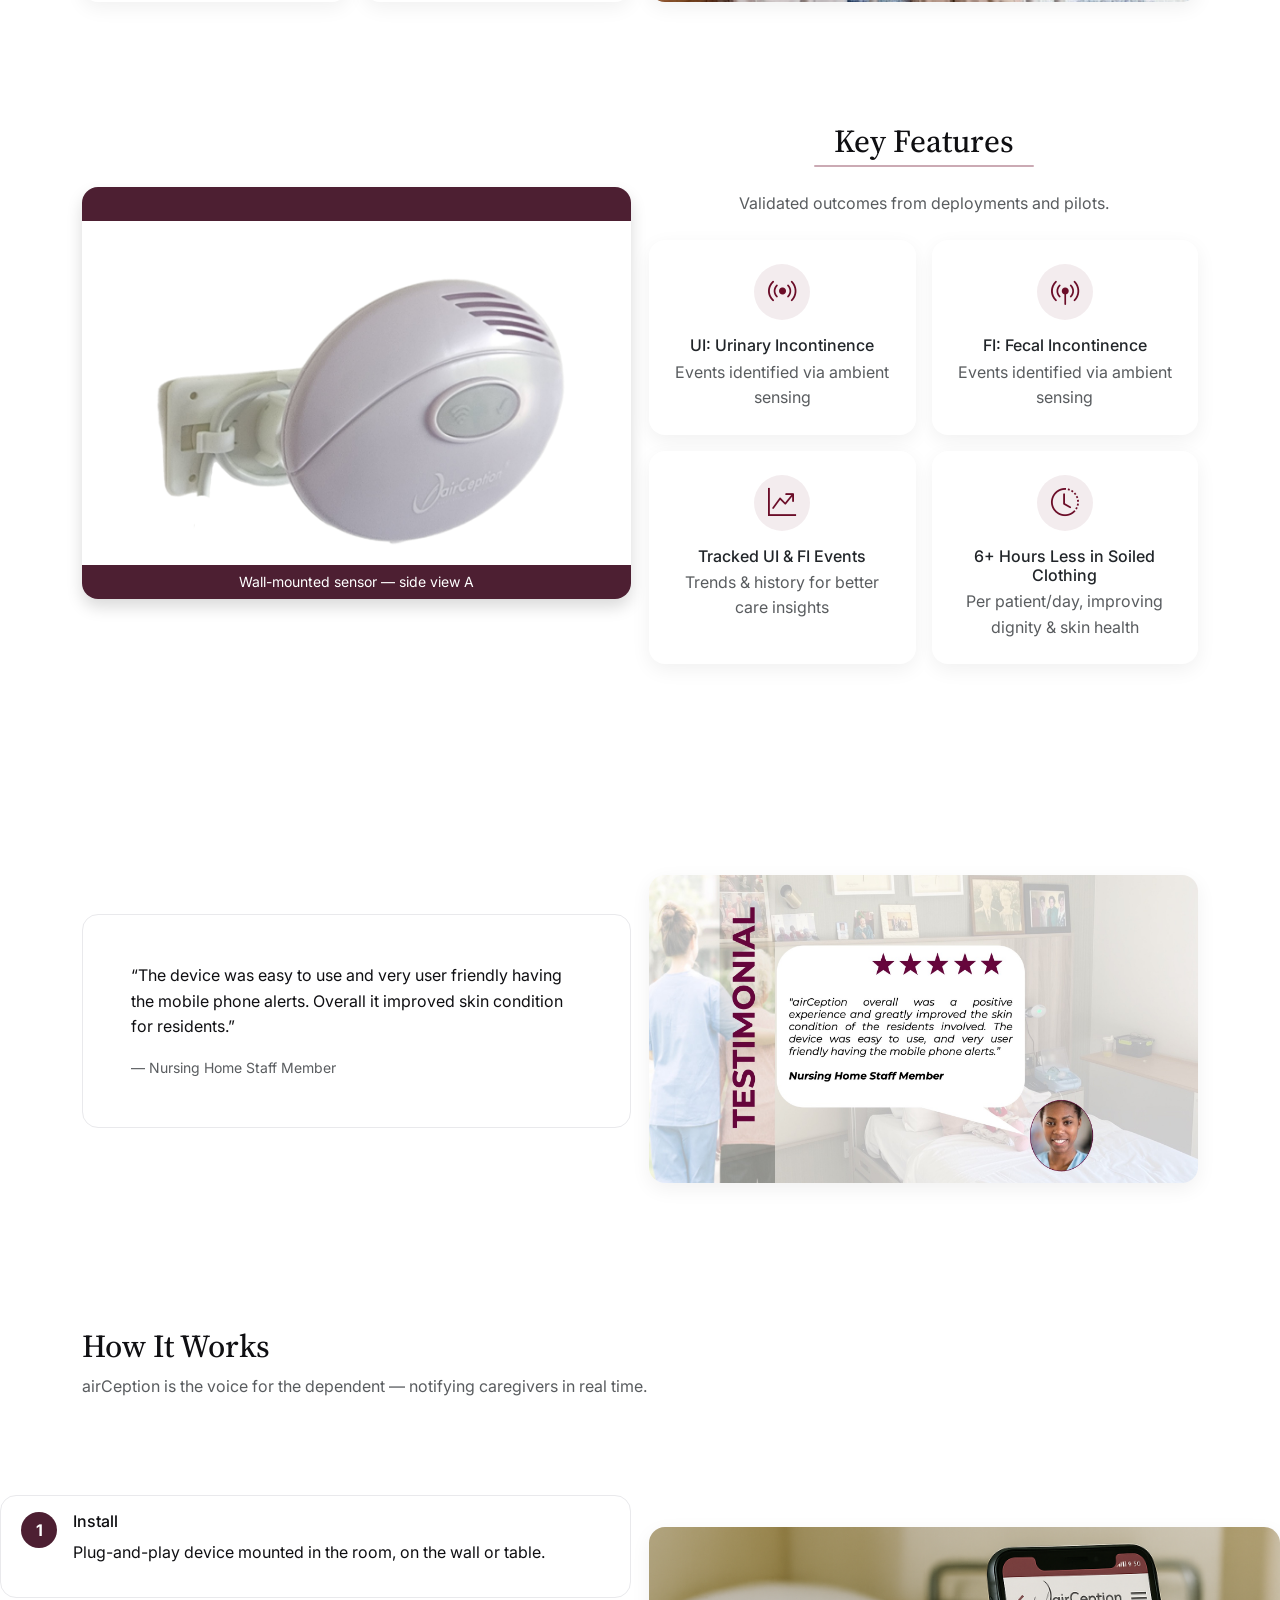
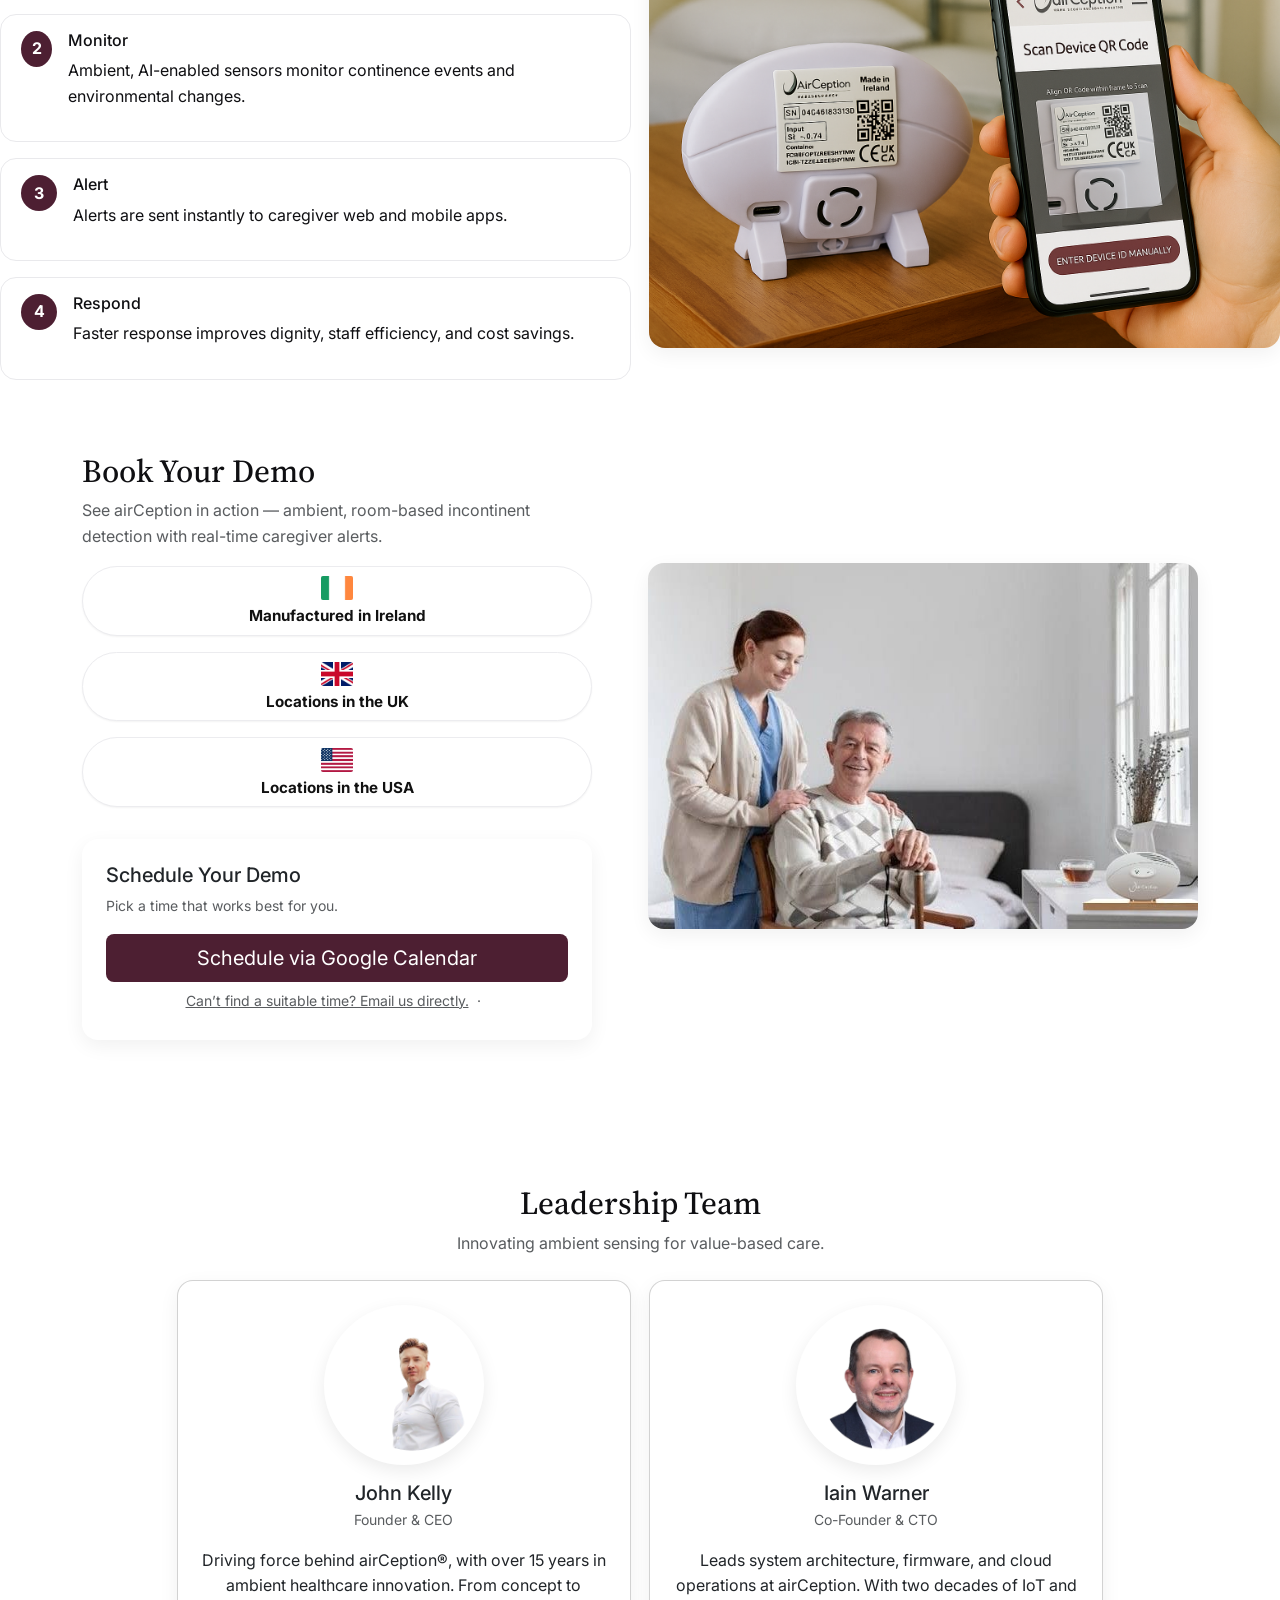
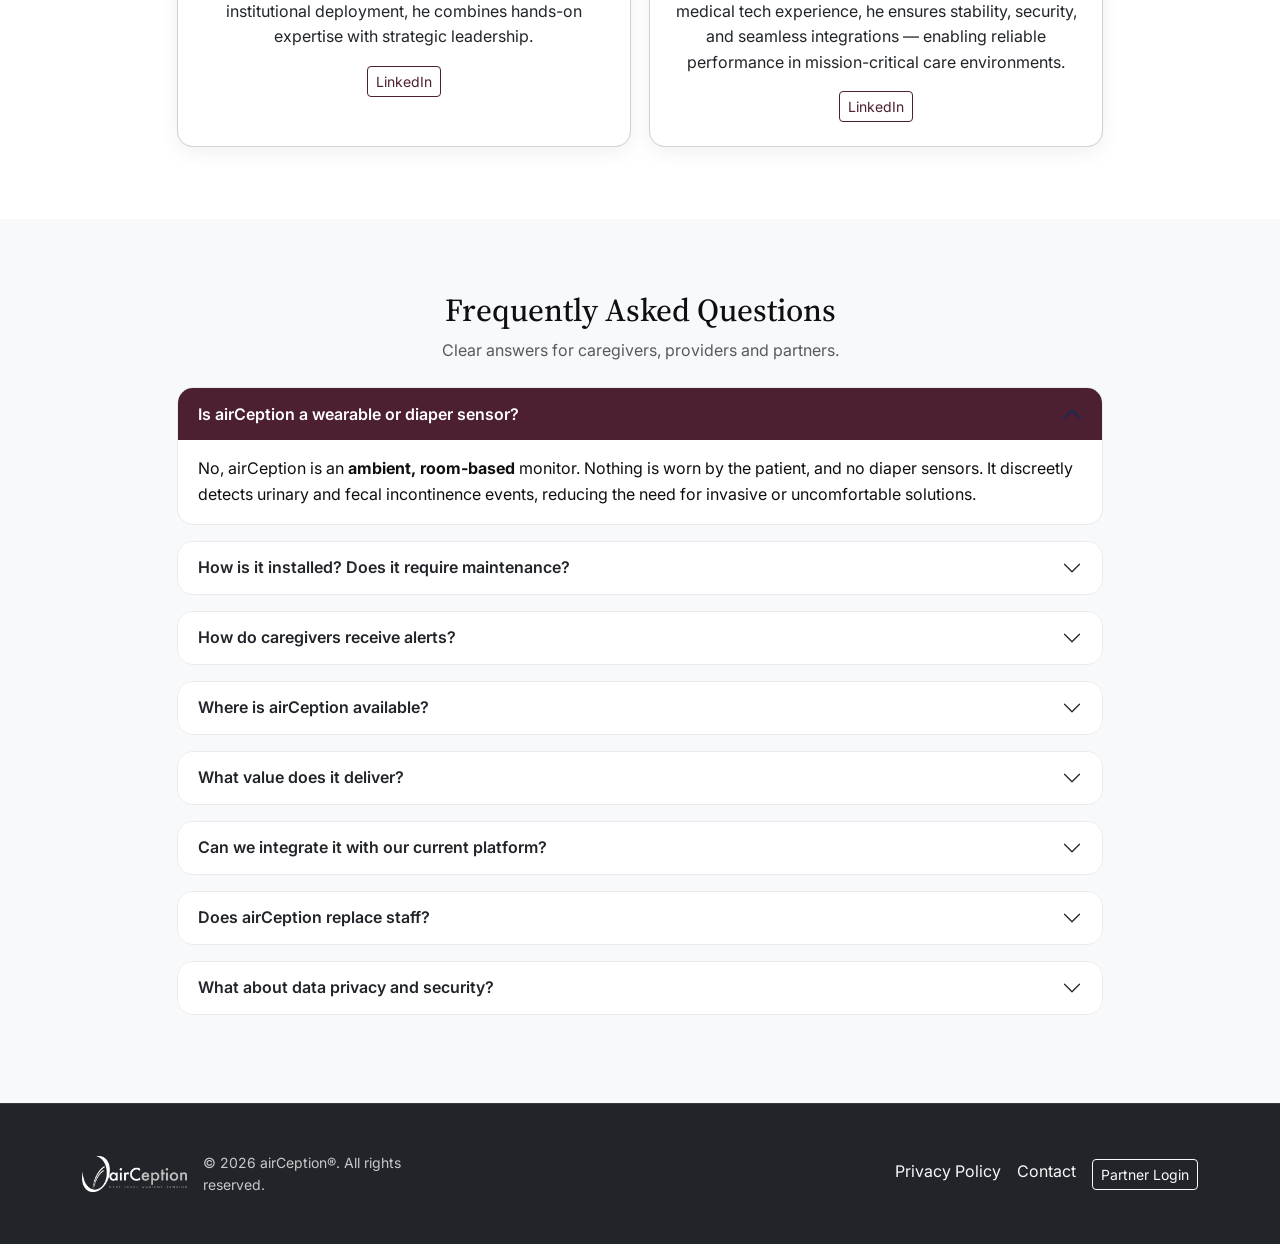
==== commit 51169f11: "Add files via upload" ====
--- a/index.html
+++ b/index.html
@@ -368,7 +368,7 @@
   <div class="container">
     <div class="row align-items-center gx-lg-5 gy-4">
 
-      <!-- CTA: primero en mobile -->
+      <!-- Columna CTA (primero en mobile) -->
       <div class="col-12 col-lg-6 order-1 order-lg-1 pe-lg-5">
         <h2 class="serif mb-2">Book Your Demo</h2>
         <p class="text-muted mb-3">
@@ -391,7 +391,7 @@
           </div>
         </div>
 
-        <!-- Tile CTA -->
+        <!-- Tarjeta CTA -->
         <div class="card shadow-sm border-0 rounded-4 p-4">
           <h5 class="mb-2">Schedule Your Demo</h5>
           <p class="text-muted small mb-3">Pick a time that works best for you.</p>
@@ -403,15 +403,26 @@
             Schedule via Google Calendar
           </a>
 
-          <!-- Enlace secundario: MAILTO a demo@airception.com -->
-          <a href="mailto:demo@airception.com?subject=AirCeption%20Demo%20Request"
-             class="small d-block text-center text-muted">
-            Can’t find a suitable time? Email us directly.
-          </a>
-        </div>
-      </div>
-
-      <!-- Imagen (SIN texto debajo) -->
+          <!-- Email universal: Gmail Compose + mailto -->
+          <div class="text-center small">
+            <a
+              href="https://mail.google.com/mail/?view=cm&fs=1&to=demo@airception.com&su=AirCeption%20Demo%20Request&body=Hi%20AirCeption%20Team,%0D%0A%0D%0AI%27d%20like%20to%20book%20a%20demo.%20Details:%0D%0A-%20Name:%0D%0A-%20Email:%0D%0A-%20Organization:%0D%0A-%20Role:%0D%0A-%20Country:%0D%0A-%20Preferred%20time:%20(Morning/Afternoon/Evening)%0D%0A%0D%0AThanks!"
+              target="_blank" rel="noopener"
+              class="d-inline-block me-1 text-muted text-decoration-underline">
+              Can’t find a suitable time? Email us directly.
+            </a>
+            <span class="text-muted d-inline-block">·</span>
+            <a
+              href="mailto:demo@airception.com?subject=AirCeption%20Demo%20Request"
+              class="d-inline-block ms-1 text-muted text-decoration-underline">
+            </a>
+            <div class="mt-1 text-muted">
+            </div>
+          </div>
+        </div>
+      </div>
+
+      <!-- Columna Imagen -->
       <div class="col-12 col-lg-6 order-2 order-lg-2 ps-lg-2">
         <div class="card border-0 shadow-sm rounded-4 overflow-hidden">
           <img
@@ -424,6 +435,7 @@
     </div>
   </div>
 </section>
+
 
 
 
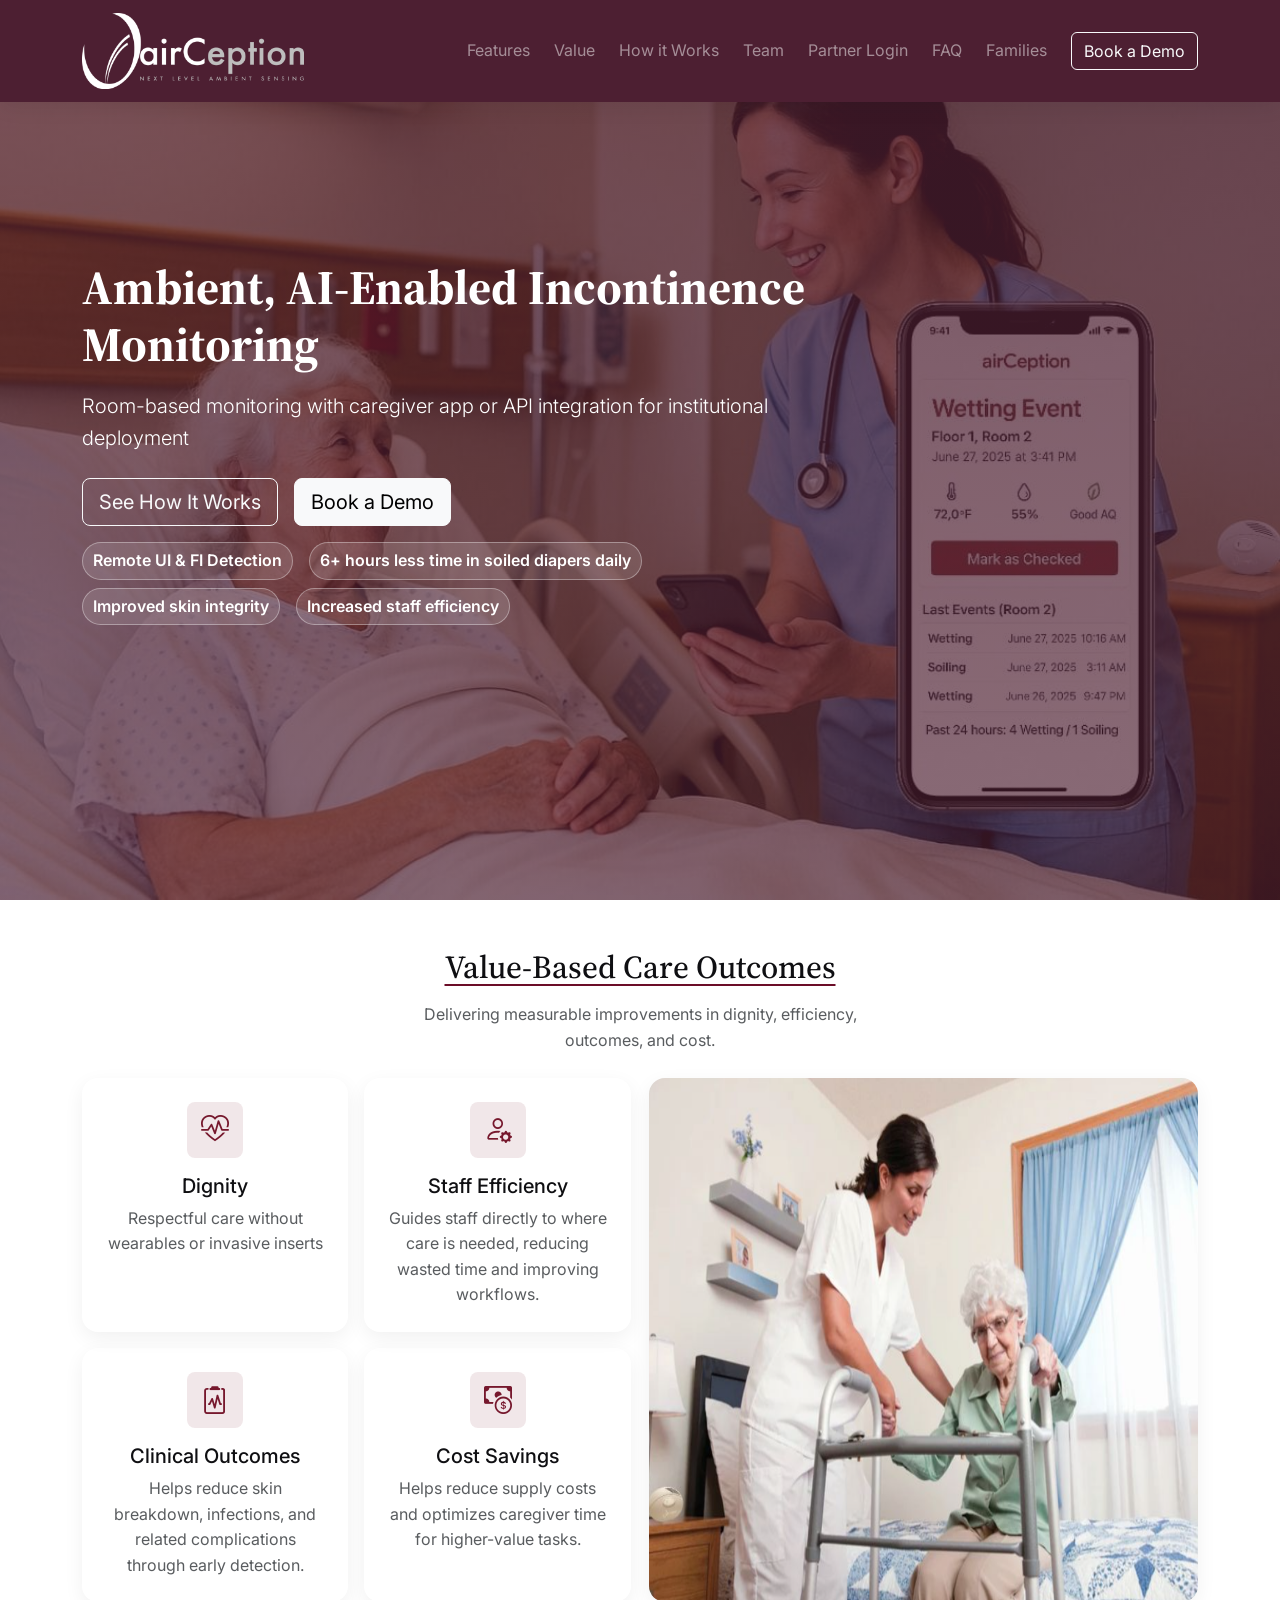
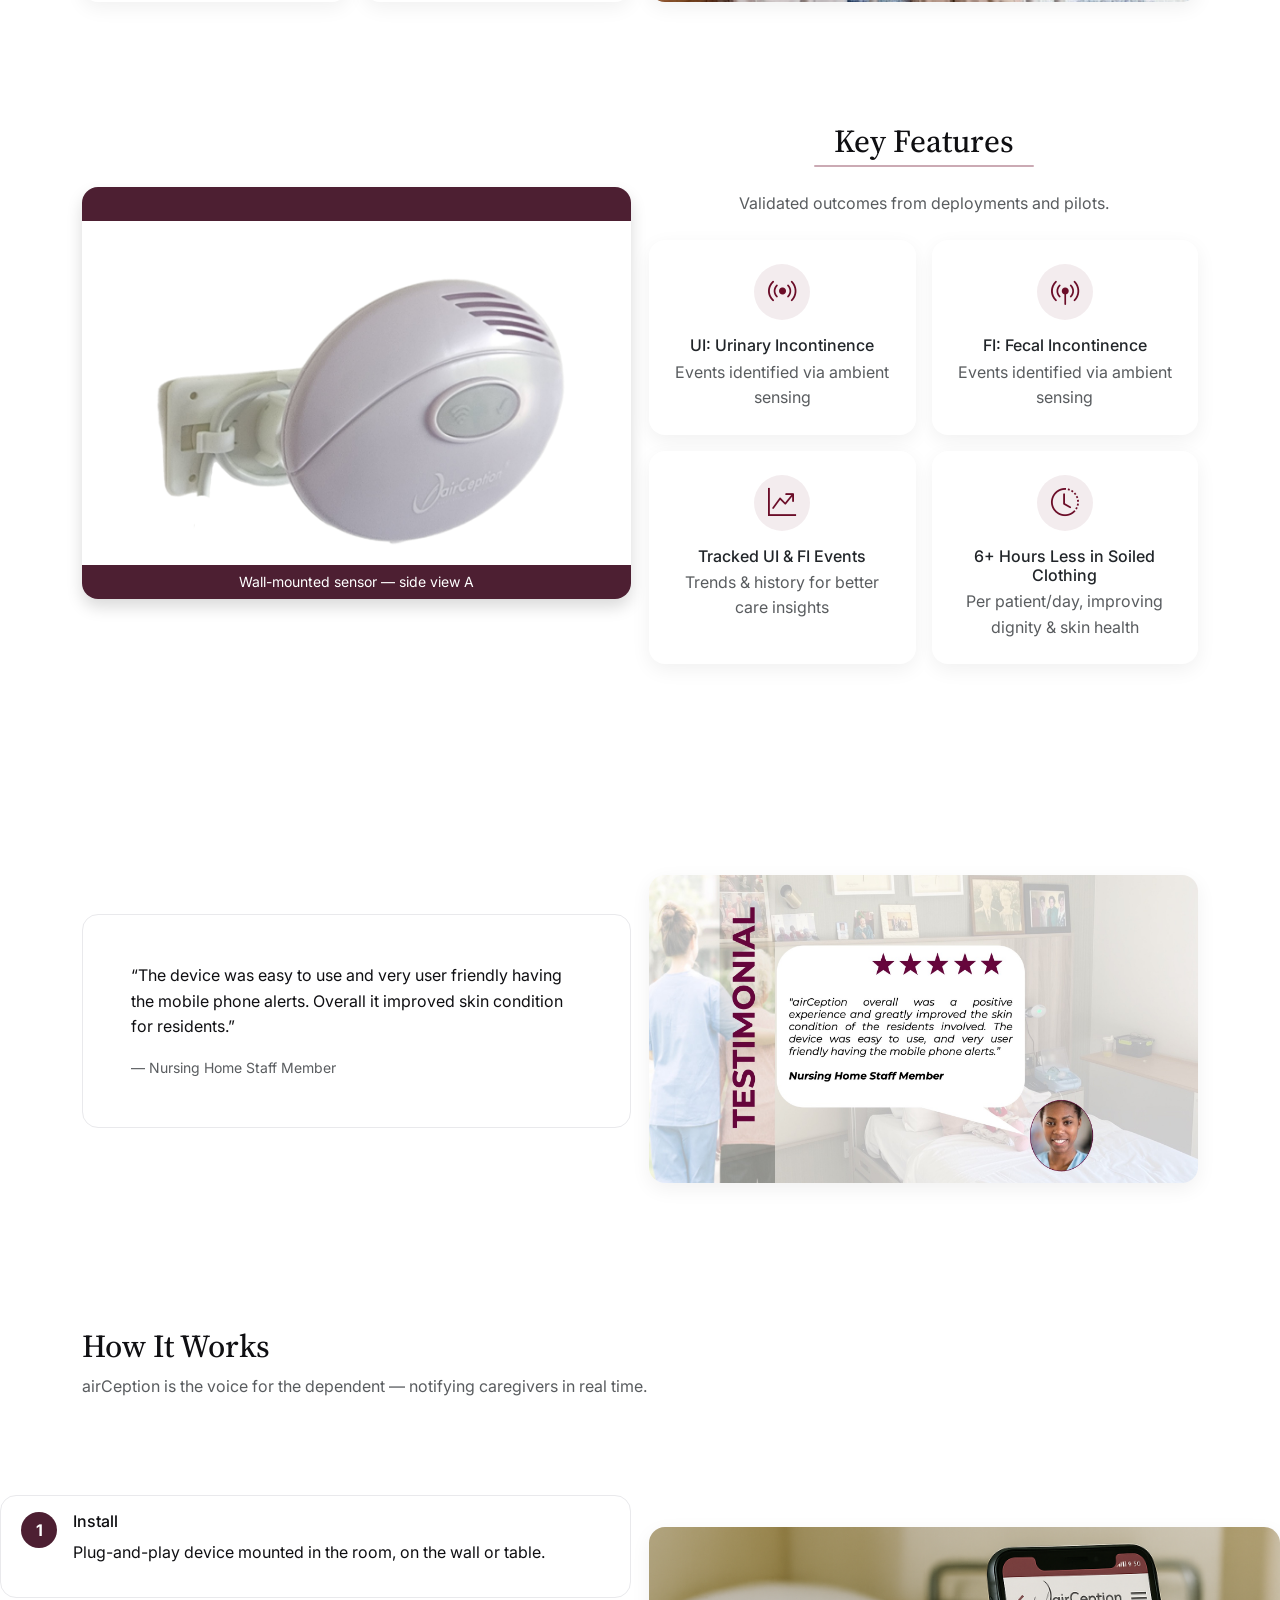
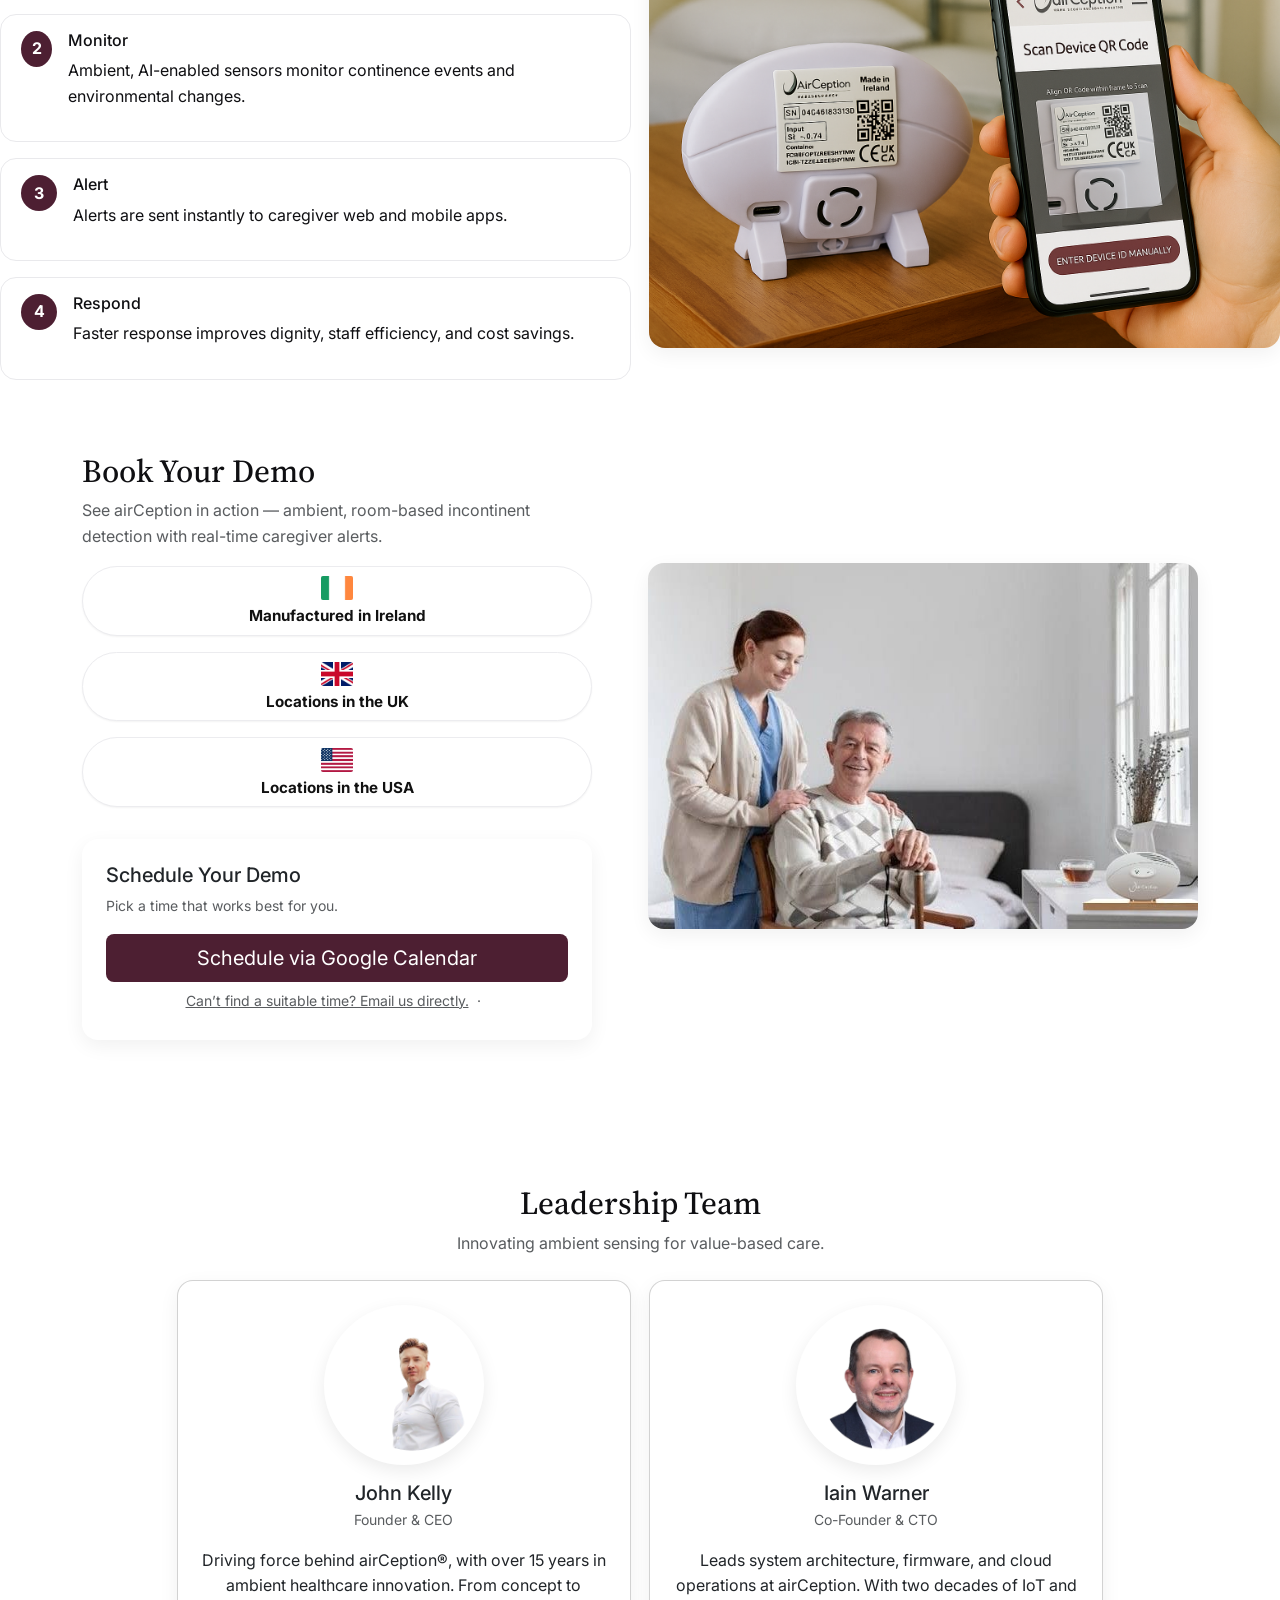
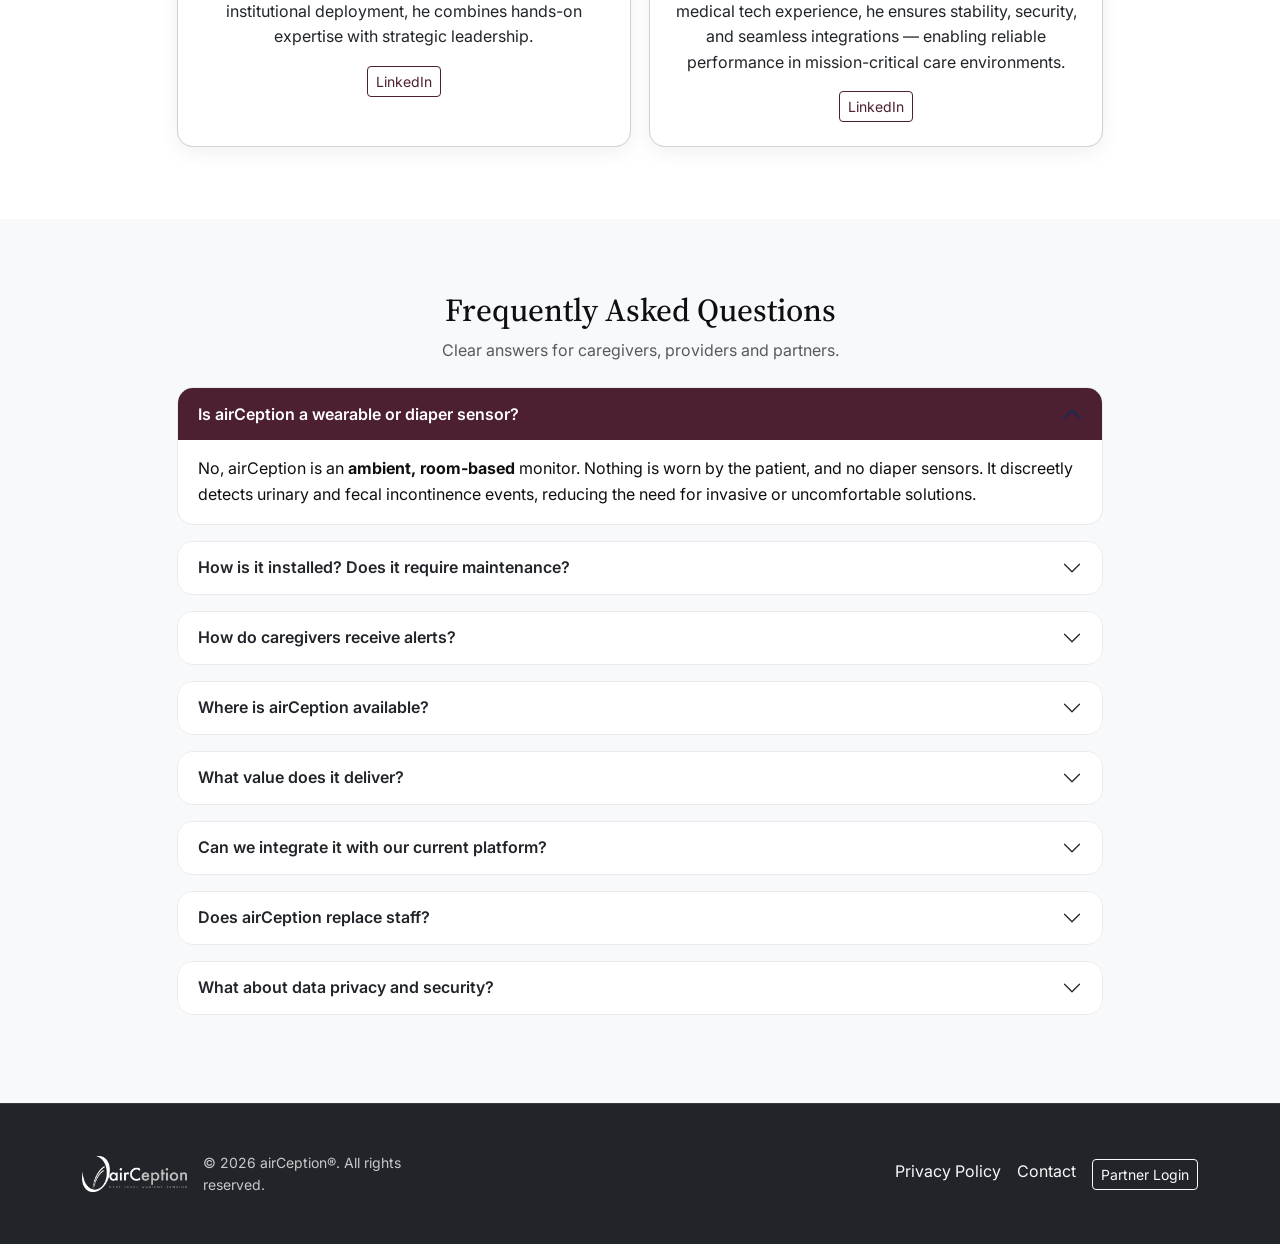
==== commit b90acb91: "Add files via upload" ====
--- a/index.html
+++ b/index.html
@@ -1,676 +1,677 @@
-<!doctype html> 
-<html lang="en">
-<head>
-  <meta charset="utf-8">
-  <meta name="viewport" content="width=device-width, initial-scale=1">
-  <title>airCeption® — Ambient, AI-Driven Room-Based Monitoring</title>
-  <meta name="description" content="airCeption® delivers ambient, AI-enabled room-based continence monitoring with caregiver web/mobile apps and API integration. Production-ready, manufactured in Ireland, deployed in USA, UK, Ireland, Norway.">
-
-  <!-- Open Graph -->
-  <meta property="og:title" content="airCeption® — Ambient, AI-Driven Room-Based Monitoring">
-  <meta property="og:description" content="Room-based sensing with app + API integration for seamless care. Value-based care: dignity, staff efficiency, outcomes, cost savings.">
-  <meta property="og:type" content="website">
-  <meta property="og:image" content="https://www.airception.com/img/airCeption-banner-logo-1.png">
-  <link rel="canonical" href="https://www.airception.com/">
-
-  <meta name="theme-color" content="#4d1f32">
-
-  <!-- CSS & Fonts -->
-  <link rel="stylesheet" href="https://cdn.jsdelivr.net/npm/bootstrap-icons@1.11.3/font/bootstrap-icons.css">
-  <link rel="stylesheet" href="https://cdn.jsdelivr.net/npm/bootstrap-icons@1.11.3/font/bootstrap-icons.min.css">
-  <link href="https://cdn.jsdelivr.net/npm/bootstrap@5.3.3/dist/css/bootstrap.min.css" rel="stylesheet">
-  <link href="https://fonts.googleapis.com/css2?family=Inter:wght@400;500;600;700&family=Source+Serif+Pro:wght@600;700&display=swap" rel="stylesheet">
-  <link rel="stylesheet" href="styles.css">
-  <link rel="icon" type="image/png" href="img/airCeption-banner-logo-1.png">
-
-</head>
-
-<body data-bs-spy="scroll" data-bs-target="#topnav" data-bs-offset="80">
-  <nav id="topnav" class="navbar navbar-expand-lg navbar-dark bg-maroon fixed-top shadow-sm">
-    <div class="container">
-      <a class="navbar-brand d-flex align-items-center gap-2" href="#hero">
-        <img src="img/airCeption-banner-logo-2.png" alt="airCeption logo" height="34" loading="eager">
-      </a>
-
-      <button class="navbar-toggler" type="button"
-              data-bs-toggle="collapse" data-bs-target="#navMenu"
-              aria-controls="navMenu" aria-expanded="false" aria-label="Toggle navigation">
-        <span class="navbar-toggler-icon"></span>
-      </button>
-
-      <div id="navMenu" class="collapse navbar-collapse">
-        <ul class="navbar-nav ms-auto align-items-lg-center">
-          <li class="nav-item"><a class="nav-link" href="#features">Features</a></li>
-          <li class="nav-item"><a class="nav-link" href="#value">Value</a></li>
-          <li class="nav-item"><a class="nav-link" href="#how-it-works">How it Works</a></li>
-          <li class="nav-item"><a class="nav-link" href="#team">Team</a></li>
-          <li class="nav-item">
-            <a class="nav-link" href="https://login.airception.com" target="_blank" rel="noopener">Partner Login</a>
-          </li>
-          <li class="nav-item"><a class="nav-link" href="#faq">FAQ</a></li>
-          <li class="nav-item">
-            <a class="btn btn-outline-light ms-lg-2" href="#book">Book a Demo</a>
-          </li>
-        </ul>
-      </div>
-    </div>
-  </nav>
-
-  <!-- HERO -->
-  <header id="hero" class="position-relative overflow-hidden">
-    <img class="hero-bg" src="img/Marketing-image-1.jpg" alt="airCeption device with mobile app scanning QR code" loading="eager">
-    <div class="hero-overlay"></div>
-    <div class="container position-relative z-1">
-      <div class="row min-vh-100 align-items-center">
-        <div class="col-12 col-lg-8 text-white">
-          <h1 class="display-5 fw-bold lh-tight serif">Ambient, AI-Enabled Incontinence Monitoring</h1>
-          <p class="lead mt-3">Room-based monitoring with caregiver app or API integration for institutional deployment</p>
-          <div class="d-flex flex-wrap gap-3 mt-4">
-            
-            <a href="#how-it-works" class="btn btn-outline-light btn-lg">See How It Works</a>
-            <a href="#book" class="btn btn-light btn-lg">Book a Demo</a>
-          </div>
-            <ul class="hero-stats">
-             <li>Remote UI &amp; FI Detection</li>
-              <li>6+ hours less time in soiled diapers daily</li>
-                <li>Improved skin integrity</li>
-                <li>Increased staff efficiency</li>
-                </ul>
-             </div>
-          </div>
-        </div>
-      </header>
-
-      <!-- VALUE-BASED CARE -->
-<section id="value" class="py-5">
-  <div class="container">
-    <!-- Header -->
-    <div class="row mb-4 align-items-center">
-      <div class="col">
-      <h2 class="serif mb-1 text-center"
-    style="text-decoration:underline; text-decoration-color:#6b0d28; text-decoration-thickness:2px; text-underline-offset:6px;">
-  Value-Based Care Outcomes
-</h2>
-<p class="text-muted mt-3 mb-0 text-center"
-   style="max-width:56ch;margin-left:auto;margin-right:auto;">
-  Delivering measurable improvements in dignity, efficiency, outcomes, and cost.
-</p>
-      </div>
-    </div>
-
-    <div class="row g-4">
-      <!-- Value cards -->
-      <div class="col-12 col-lg-6">
-        <div class="row g-3">
-          <!-- Card 1 -->
-          <div class="col-12 col-sm-6">
-            <div class="rounded-4 shadow-sm h-100 p-4 text-center">
-              <div class="mx-auto mb-3 rounded-3 d-inline-flex justify-content-center align-items-center"
-                   style="width:56px;height:56px;background:rgba(118,24,45,.10);color:#76182D;">
-                <i class="bi bi-heart-pulse" style="font-size:28px;line-height:1;"></i>
-              </div>
-              <h5 class="mb-2">Dignity</h5>
-              <p class="text-muted mb-0">
-                Respectful care without wearables or invasive inserts
-              </p>
-            </div>
-          </div>
-
-          <!-- Card 2 -->
-          <div class="col-12 col-sm-6">
-            <div class="rounded-4 shadow-sm h-100 p-4 text-center">
-              <div class="mx-auto mb-3 rounded-3 d-inline-flex justify-content-center align-items-center"
-                   style="width:56px;height:56px;background:rgba(118,24,45,.10);color:#76182D;">
-                <i class="bi bi-person-gear" style="font-size:28px;line-height:1;"></i>
-              </div>
-              <h5 class="mb-2">Staff Efficiency</h5>
-              <p class="text-muted mb-0">
-                Guides staff directly to where care is needed, reducing wasted time and improving workflows.
-              </p>
-            </div>
-          </div>
-
-          <!-- Card 3 -->
-          <div class="col-12 col-sm-6">
-            <div class="rounded-4 shadow-sm h-100 p-4 text-center">
-              <div class="mx-auto mb-3 rounded-3 d-inline-flex justify-content-center align-items-center"
-                   style="width:56px;height:56px;background:rgba(118,24,45,.10);color:#76182D;">
-                <i class="bi bi-clipboard2-pulse" style="font-size:28px;line-height:1;"></i>
-              </div>
-              <h5 class="mb-2">Clinical Outcomes</h5>
-              <p class="text-muted mb-0">
-                Helps reduce skin breakdown, infections, and related complications through early detection.
-              </p>
-            </div>
-          </div>
-
-          <!-- Card 4 -->
-          <div class="col-12 col-sm-6">
-            <div class="rounded-4 shadow-sm h-100 p-4 text-center">
-              <div class="mx-auto mb-3 rounded-3 d-inline-flex justify-content-center align-items-center"
-                   style="width:56px;height:56px;background:rgba(118,24,45,.10);color:#76182D;">
-                <i class="bi bi-cash-coin" style="font-size:28px;line-height:1;"></i>
-              </div>
-              <h5 class="mb-2">Cost Savings</h5>
-              <p class="text-muted mb-0">
-                Helps reduce supply costs and optimizes caregiver time for higher-value tasks.
-              </p>
-            </div>
-          </div>
-        </div>
-      </div>
-      <div class="col-12 col-lg-6">
-      <div class="card border-0 shadow-sm rounded-4 overflow-hidden h-100 bg-white">
-    <img src="img/value.png" alt="Care team using airCeption in a nursing setting"
-      class="value-img w-100 h-100 d-block">
-  </div>
-</div>
-    </div>
-  </div>
-</section>
-
-
-  <!-- FEATURES -->
-<section id="features" class="py-6">
-  <div class="container">
-    <div class="row align-items-center g-5">
-      <!-- LEFT: DEVICE CAROUSEL -->
-      <div class="col-12 col-lg-6">
-        <div id="deviceCarousel" class="carousel slide shadow rounded-4 overflow-hidden" data-bs-ride="carousel">
-          <div class="carousel-inner">
-
-            <!-- Slide 1 -->
-            <div class="carousel-item active position-relative">
-              <div class="ratio ratio-4x3 bg-white">
-                <img src="img/product-1.png" class="w-100 h-100 object-fit-contain p-3"
-                     alt="airCeption wall-mounted sensor side view A" loading="lazy">
-              </div>
-              <!-- franja superior sin texto -->
-              <div class="maroon-strip top" aria-hidden="true"></div>
-              <!-- franja inferior con la ÚNICA descripción -->
-              <div class="maroon-strip bottom">Wall-mounted sensor — side view A</div>
-            </div>
-
-            <!-- Slide 2 -->
-            <div class="carousel-item position-relative">
-              <div class="ratio ratio-4x3 bg-white">
-                <img src="img/product-2.png" class="w-100 h-100 object-fit-contain p-3"
-                     alt="airCeption wall-mounted sensor side view B" loading="lazy">
-              </div>
-              <div class="maroon-strip top" aria-hidden="true"></div>
-              <div class="maroon-strip bottom">Wall-mounted sensor — side view B</div>
-            </div>
-
-            <!-- Slide 3 -->
-            <div class="carousel-item position-relative">
-              <div class="ratio ratio-4x3 bg-white">
-                <img src="img/product-4.png" class="w-100 h-100 object-fit-contain p-3"
-                     alt="airCeption device front with cable" loading="lazy">
-              </div>
-              <div class="maroon-strip top" aria-hidden="true"></div>
-              <div class="maroon-strip bottom">Device front with cable</div>
-            </div>
-
-            <!-- Slide 4 -->
-            <div class="carousel-item position-relative">
-              <div class="ratio ratio-4x3 bg-white">
-                <img src="img/product-5.png" class="w-100 h-100 object-fit-contain p-3"
-                     alt="airCeption device detail" loading="lazy">
-              </div>
-              <div class="maroon-strip top" aria-hidden="true"></div>
-              <div class="maroon-strip bottom">Device detail</div>
-            </div>
-
-            <!-- Slide 5 -->
-            <div class="carousel-item position-relative">
-              <div class="ratio ratio-4x3 bg-white">
-                <img src="img/product-7.png" class="w-100 h-100 object-fit-contain p-3"
-                     alt="airCeption alternate angle" loading="lazy">
-              </div>
-              <div class="maroon-strip top" aria-hidden="true"></div>
-              <div class="maroon-strip bottom">Alternate angle</div>
-            </div>
-          </div>
-
-          <button class="carousel-control-prev" type="button" data-bs-target="#deviceCarousel" data-bs-slide="prev" aria-label="Previous">
-            <span class="carousel-control-prev-icon" aria-hidden="true"></span>
-          </button>
-          <button class="carousel-control-next" type="button" data-bs-target="#deviceCarousel" data-bs-slide="next" aria-label="Next">
-            <span class="carousel-control-next-icon" aria-hidden="true"></span>
-          </button>
-        </div>
-      </div>
-
-      <!-- RIGHT: KEY FEATURES -->
-      <div class="col-12 col-lg-6">
-        <!-- título centrado con subrayado sutil -->
-        <h2 class="serif mb-1 text-center heading-underline">Key Features</h2>
-        <p class="text-muted mt-3 mb-4 text-center">
-          Validated outcomes from deployments and pilots.
-        </p>
-
-        <div class="row g-3">
-          <!-- UI -->
-          <div class="col-12 col-md-6">
-            <div class="card border-0 shadow-sm rounded-4 h-100 text-center p-4 kf-card">
-              <div class="mb-3">
-                <span class="icon-pill">
-                  <i class="bi bi-broadcast"></i>
-                </span>
-              </div>
-              <h6 class="mb-1">UI: Urinary Incontinence</h6>
-              <p class="text-muted mb-0">Events identified via ambient sensing</p>
-            </div>
-          </div>
-
-          <!-- FI -->
-          <div class="col-12 col-md-6">
-            <div class="card border-0 shadow-sm rounded-4 h-100 text-center p-4 kf-card">
-              <div class="mb-3">
-                <span class="icon-pill">
-                  <i class="bi bi-broadcast-pin"></i>
-                </span>
-              </div>
-              <h6 class="mb-1">FI: Fecal Incontinence</h6>
-              <p class="text-muted mb-0">Events identified via ambient sensing</p>
-            </div>
-          </div>
-
-          <!-- Tracked UI & FI Events -->
-          <div class="col-12 col-md-6">
-            <div class="card border-0 shadow-sm rounded-4 h-100 text-center p-4 kf-card">
-              <div class="mb-3">
-                <span class="icon-pill">
-                  <i class="bi bi-graph-up-arrow"></i>
-                </span>
-              </div>
-              <h6 class="mb-1">Tracked UI &amp; FI Events</h6>
-              <p class="text-muted mb-0">Trends &amp; history for better care insights</p>
-            </div>
-          </div>
-
-          <!-- 6+ Hours Less in Soiled Clothing -->
-          <div class="col-12 col-md-6">
-            <div class="card border-0 shadow-sm rounded-4 h-100 text-center p-4 kf-card">
-              <div class="mb-3">
-                <span class="icon-pill">
-                  <i class="bi bi-clock-history"></i>
-                </span>
-              </div>
-              <h6 class="mb-1">6+ Hours Less in Soiled Clothing</h6>
-              <p class="text-muted mb-0">Per patient/day, improving dignity &amp; skin health</p>
-            </div>
-          </div>
-        </div>
-      </div>
-      <!-- /RIGHT -->
-    </div>
-  </div>
-</section>
-
-<!-- TESTIMONIAL -->
-<section id="testimonial" class="py-6">
-  <div class="container">
-    <div class="row mt-5 align-items-center g-4">
-      <div class="col-12 col-lg-6 order-lg-2">
-        <img class="rounded-4 shadow-sm w-100" src="img/airCeption_posts.jpg" alt="Testimonial 5-star from nursing home staff" loading="lazy">
-      </div>
-      <div class="col-12 col-lg-6">
-        <blockquote class="testimonial p-4 p-md-5 rounded-4">
-          <p class="mb-3">“The device was easy to use and very user friendly having the mobile phone alerts. Overall it improved skin condition for residents.”</p>
-          <footer class="small text-muted">— Nursing Home Staff Member</footer>
-        </blockquote>
-      </div>
-    </div>
-  </div>
-</section>
-        
-  <!-- HOW IT WORKS -->
-  <section id="how-it-works" class="py-6">
-    <div class="container">
-      <div class="row mb-4">
-        <div class="col">
-          <h2 class="serif">How It Works</h2>
-          <p class="text-muted mb-0">airCeption is the voice for the dependent — notifying caregivers in real time.</p>
-        </div>
-      </div>
-    </section>
-
-      <div class="row g-4 align-items-center">
-        <div class="col-12 col-lg-6">
-          <div class="steps">
-            <div class="step">
-              <span class="num">1</span>
-              <div><h6>Install</h6><p>Plug-and-play device mounted in the room, on the wall or table.</p></div>
-            </div>
-            <div class="step">
-              <span class="num">2</span>
-              <div><h6>Monitor</h6><p>Ambient, AI-enabled sensors monitor continence events and environmental changes.</p></div>
-            </div>
-            <div class="step">
-              <span class="num">3</span>
-              <div><h6>Alert</h6><p>Alerts are sent instantly to caregiver web and mobile apps.</p></div>
-            </div>
-            <div class="step">
-              <span class="num">4</span>
-              <div><h6>Respond</h6><p>Faster response improves dignity, staff efficiency, and cost savings.</p></div>
-            </div>
-          </div>
-        </div>
-        <div class="col-12 col-lg-6">
-          <img class="rounded-4 shadow-sm w-100" src="img/Marketing-Image2.png" alt="airCeption modular platform diagram: SNFs, Homecare, Virtual — API integration" loading="lazy">
-        </div>
-      </div>
-
-
-<!-- BOOK YOUR DEMO -->
-<section id="book" class="py-6 bg-white">
-  <div class="container">
-    <div class="row align-items-center gx-lg-5 gy-4">
-
-      <!-- Columna CTA (primero en mobile) -->
-      <div class="col-12 col-lg-6 order-1 order-lg-1 pe-lg-5">
-        <h2 class="serif mb-2">Book Your Demo</h2>
-        <p class="text-muted mb-3">
-          See airCeption in action — ambient, room-based incontinent detection with real-time caregiver alerts.
-        </p>
-
-        <!-- Banderas -->
-        <div class="flags-row mb-4">
-          <div class="flag-item">
-            <img src="img/ireland.jpg" alt="Ireland flag" class="flag-img">
-            <span class="flag-label">Manufactured in Ireland</span>
-          </div>
-          <div class="flag-item">
-            <img src="img/uk.jpg" alt="United Kingdom flag" class="flag-img">
-            <span class="flag-label">Locations in the UK</span>
-          </div>
-          <div class="flag-item">
-            <img src="img/usa.jpg" alt="USA flag" class="flag-img">
-            <span class="flag-label">Locations in the USA</span>
-          </div>
-        </div>
-
-        <!-- Tarjeta CTA -->
-        <div class="card shadow-sm border-0 rounded-4 p-4">
-          <h5 class="mb-2">Schedule Your Demo</h5>
-          <p class="text-muted small mb-3">Pick a time that works best for you.</p>
-
-          <!-- Botón principal: Google Calendar -->
-          <a href="https://calendar.app.google/z1E8EYkBwanWcc3t9"
-             target="_blank" rel="noopener"
-             class="btn btn-maroon btn-lg w-100 mb-2">
-            Schedule via Google Calendar
-          </a>
-
-          <!-- Email universal: Gmail Compose + mailto -->
-          <div class="text-center small">
-            <a
-              href="https://mail.google.com/mail/?view=cm&fs=1&to=demo@airception.com&su=AirCeption%20Demo%20Request&body=Hi%20AirCeption%20Team,%0D%0A%0D%0AI%27d%20like%20to%20book%20a%20demo.%20Details:%0D%0A-%20Name:%0D%0A-%20Email:%0D%0A-%20Organization:%0D%0A-%20Role:%0D%0A-%20Country:%0D%0A-%20Preferred%20time:%20(Morning/Afternoon/Evening)%0D%0A%0D%0AThanks!"
-              target="_blank" rel="noopener"
-              class="d-inline-block me-1 text-muted text-decoration-underline">
-              Can’t find a suitable time? Email us directly.
-            </a>
-            <span class="text-muted d-inline-block">·</span>
-            <a
-              href="mailto:demo@airception.com?subject=AirCeption%20Demo%20Request"
-              class="d-inline-block ms-1 text-muted text-decoration-underline">
-            </a>
-            <div class="mt-1 text-muted">
-            </div>
-          </div>
-        </div>
-      </div>
-
-      <!-- Columna Imagen -->
-      <div class="col-12 col-lg-6 order-2 order-lg-2 ps-lg-2">
-        <div class="card border-0 shadow-sm rounded-4 overflow-hidden">
-          <img
-            src="img/demo.jpeg"
-            class="img-fluid object-cover"
-            alt="airCeption device and caregiver app in a real care setting">
-        </div>
-      </div>
-
-    </div>
-  </div>
-</section>
-
-
-
-
-<!-- TEAM -->
-<section id="team" class="py-6">
-  <div class="container">
-    <div class="row mb-4">
-      <div class="col text-center">
-        <h2 class="serif">Leadership Team</h2>
-        <p class="text-muted mb-0">Innovating ambient sensing for value-based care.</p>
-      </div>
-    </div>
-
-    <div class="row g-4 justify-content-center">
-      <!-- John Kelly -->
-      <div class="col-12 col-md-6 col-lg-5">
-        <div class="card h-100 shadow-sm rounded-4">
-          <div class="card-body p-4 text-center">
-            <!-- ⬇️ Headshot centrado -->
-            <img src="img/john-kelly.png" alt="John Kelly headshot" class="avatar mb-3 d-block mx-auto">
-            <h5 class="card-title mb-1">John Kelly</h5>
-            <p class="text-muted small mb-3">Founder &amp; CEO</p>
-            <p class="mb-3">
-              Driving force behind airCeption®, with over 15 years in ambient healthcare innovation. 
-              From concept to institutional deployment, he combines hands-on expertise with strategic leadership.
-            </p>
-            <a class="btn btn-outline-maroon btn-sm" href="https://www.linkedin.com/in/johnkelly10/" target="_blank" rel="noopener">LinkedIn</a>
-          </div>
-        </div>
-      </div>
-
-      <!-- Iain Warner -->
-      <div class="col-12 col-md-6 col-lg-5">
-        <div class="card h-100 shadow-sm rounded-4">
-          <div class="card-body p-4 text-center">
-            <!-- ⬇️ Headshot centrado -->
-            <img src="img/iain-warner.png" alt="Iain Warner headshot" class="avatar mb-3 d-block mx-auto">
-            <h5 class="card-title mb-1">Iain Warner</h5>
-            <p class="text-muted small mb-3">Co-Founder &amp; CTO</p>
-            <p class="mb-3">
-              Leads system architecture, firmware, and cloud operations at airCeption. 
-              With two decades of IoT and medical tech experience, he ensures stability, security, and seamless integrations — 
-              enabling reliable performance in mission-critical care environments.
-            </p>
-            <a class="btn btn-outline-maroon btn-sm" href="https://www.linkedin.com/in/iain-warner-2205346/" target="_blank" rel="noopener">LinkedIn</a>
-          </div>
-        </div>
-      </div>
-    </div>
-
-  </div>
-</section>
-
-
-  <!-- FAQ -->
-<section id="faq" class="py-6 bg-light">
-  <div class="container">
-    <div class="row mb-4">
-      <div class="col text-center">
-        <h2 class="serif">Frequently Asked Questions</h2>
-        <p class="text-muted mb-0">Clear answers for caregivers, providers and partners.</p>
-      </div>
-    </div>
-
-    <div class="row justify-content-center">
-      <div class="col-12 col-lg-10">
-        <div class="accordion faq" id="faqAccordion">
-          <div class="accordion-item">
-  <h2 class="accordion-header" id="faqOneH">
-    <button class="accordion-button" type="button" data-bs-toggle="collapse" data-bs-target="#faqOne" aria-expanded="true" aria-controls="faqOne">
-      Is airCeption a wearable or diaper sensor?
-    </button>
-  </h2>
-  <div id="faqOne" class="accordion-collapse collapse show" aria-labelledby="faqOneH" data-bs-parent="#faqAccordion">
-    <div class="accordion-body">
-      No, airCeption is an <strong>ambient, room-based</strong> monitor. Nothing is worn by the patient, and no diaper sensors. It discreetly detects urinary and fecal incontinence events, reducing the need for invasive or uncomfortable solutions.
-    </div>
-  </div>
-</div>
-
-          <div class="accordion-item">
-            <h2 class="accordion-header" id="faqTwoH">
-              <button class="accordion-button collapsed" type="button" data-bs-toggle="collapse" data-bs-target="#faqTwo" aria-expanded="false" aria-controls="faqTwo">
-                How is it installed? Does it require maintenance?
-              </button>
-            </h2>
-            <div id="faqTwo" class="accordion-collapse collapse" aria-labelledby="faqTwoH" data-bs-parent="#faqAccordion">
-              <div class="accordion-body">
-                It is <strong>plug-and-play</strong> and wall-mounted. Setup is fast and maintenance is minimal. Firmware and configuration can be updated securely over the air.
-              </div>
-            </div>
-          </div>
-
-          <div class="accordion-item">
-            <h2 class="accordion-header" id="faqThreeH">
-              <button class="accordion-button collapsed" type="button" data-bs-toggle="collapse" data-bs-target="#faqThree" aria-expanded="false" aria-controls="faqThree">
-                How do caregivers receive alerts?
-              </button>
-            </h2>
-            <div id="faqThree" class="accordion-collapse collapse" aria-labelledby="faqThreeH" data-bs-parent="#faqAccordion">
-              <div class="accordion-body">
-                Through our <strong>caregiver web and mobile app</strong> with real-time notifications, dashboards and event history. We also support <strong>API integration</strong> with existing care platforms.
-              </div>
-            </div>
-          </div>
-
-          <div class="accordion-item">
-            <h2 class="accordion-header" id="faqFourH">
-              <button class="accordion-button collapsed" type="button" data-bs-toggle="collapse" data-bs-target="#faqFour" aria-expanded="false" aria-controls="faqFour">
-                Where is airCeption available?
-              </button>
-            </h2>
-            <div id="faqFour" class="accordion-collapse collapse" aria-labelledby="faqFourH" data-bs-parent="#faqAccordion">
-              <div class="accordion-body">
-                airCeption is production-ready, manufactured in Ireland, and deployed internationally in the <strong>USA, UK, Ireland, and Norway</strong>.
-              </div>
-            </div>
-          </div>
-
-          <div class="accordion-item">
-            <h2 class="accordion-header" id="faqFiveH">
-              <button class="accordion-button collapsed" type="button" data-bs-toggle="collapse" data-bs-target="#faqFive" aria-expanded="false" aria-controls="faqFive">
-                What value does it deliver?
-              </button>
-            </h2>
-            <div id="faqFive" class="accordion-collapse collapse" aria-labelledby="faqFiveH" data-bs-parent="#faqAccordion">
-              <div class="accordion-body">
-                Supports value-based care: <strong>dignity</strong> for patients, <strong>staff efficiency</strong>, improved <strong>clinical outcomes</strong>, and <strong>cost savings</strong> via fewer consumables and targeted response.
-              </div>
-            </div>
-          </div>
-
-          <div class="accordion-item">
-            <h2 class="accordion-header" id="faqSixH">
-              <button class="accordion-button collapsed" type="button" data-bs-toggle="collapse" data-bs-target="#faqSix" aria-expanded="false" aria-controls="faqSix">
-                Can we integrate it with our current platform?
-              </button>
-            </h2>
-            <div id="faqSix" class="accordion-collapse collapse" aria-labelledby="faqSixH" data-bs-parent="#faqAccordion">
-              <div class="accordion-body">
-                Yes. The system is <strong>modular and API-enabled</strong> for seamless integration with RPM, bedside monitoring, EHR and existing care platforms.
-              </div>
-            </div>
-          </div>
-
-          <div class="accordion-item">
-            <h2 class="accordion-header" id="faqSevenH">
-              <button class="accordion-button collapsed" type="button" data-bs-toggle="collapse" data-bs-target="#faqSeven" aria-expanded="false" aria-controls="faqSeven">
-                Does airCeption replace staff?
-              </button>
-            </h2>
-            <div id="faqSeven" class="accordion-collapse collapse" aria-labelledby="faqSevenH" data-bs-parent="#faqAccordion">
-              <div class="accordion-body">
-                No. airCeption <strong>augments caregivers</strong> by signalling when attention is needed—reducing missed events and improving response time.
-              </div>
-            </div>
-          </div>
-
-          <div class="accordion-item">
-            <h2 class="accordion-header" id="faqEightH">
-              <button class="accordion-button collapsed" type="button" data-bs-toggle="collapse" data-bs-target="#faqEight" aria-expanded="false" aria-controls="faqEight">
-                What about data privacy and security?
-              </button>
-            </h2>
-            <div id="faqEight" class="accordion-collapse collapse" aria-labelledby="faqEightH" data-bs-parent="#faqAccordion">
-              <div class="accordion-body">
-                We apply strong technical and organizational measures and follow best practices for healthcare technology. For details, see our <a href="#privacy" data-bs-toggle="modal">Privacy Policy</a>.
-              </div>
-            </div>
-          </div>
-
-        </div> 
-      </div>
-    </div>
-  </div>
-</section>
-
-
-  <!-- FOOTER -->
-  <footer class="py-5 bg-dark text-white">
-    <div class="container">
-      <div class="row g-4 align-items-center">
-        <div class="col-12 col-lg-4 d-flex align-items-center gap-3">
-          <img src="img/airCeption-banner-logo-2.png" alt="airCeption logo" height="36" loading="lazy">
-          <span class="small opacity-75">© <span id="year"></span> airCeption®. All rights reserved.</span>
-        </div>
-        <div class="col-12 col-lg-8 d-flex flex-wrap gap-3 justify-content-lg-end">
-          <a class="link-light text-decoration-none" href="#privacy" data-bs-toggle="modal">Privacy Policy</a>
-          <a class="link-light text-decoration-none" href="#book">Contact</a>
-          <a class="btn btn-outline-light btn-sm" href="https://login.airception.com" target="_blank" rel="noopener">Partner Login</a>
-        </div>
-      </div>
-    </div>
-  </footer>
-
-  <!-- PRIVACY MODAL -->
-  <div class="modal fade" id="privacy" tabindex="-1" aria-hidden="true">
-    <div class="modal-dialog modal-dialog-scrollable modal-lg">
-      <div class="modal-content">
-        <div class="modal-header">
-          <h5 class="modal-title">Privacy Policy</h5>
-          <button type="button" class="btn-close" data-bs-dismiss="modal" aria-label="Close"></button>
-        </div>
-        <div class="modal-body">
-          <p class="small text-muted mb-2">Last updated: September 2025</p>
-          <p>airCeption (“we,” “our,” or “us”) respects your privacy and is committed to protecting it. This Privacy Policy explains how we collect, use, and safeguard information when you visit our website.</p>
-          <h6>Information We Collect</h6>
-          <ul>
-            <li>Personal information you provide (such as name, email, phone number) when you contact us or request a demo.</li>
-            <li>Technical data such as IP address, browser type, and pages visited, collected via standard web analytics.</li>
-          </ul>
-          <h6>How We Use Information</h6>
-          <ul>
-            <li>To respond to inquiries and provide requested information.</li>
-            <li>To improve our website and user experience.</li>
-            <li>To communicate with you about airCeption’s services, events, and updates (with your consent).</li>
-          </ul>
-          <h6>Sharing of Information</h6>
-          <p>We do not sell or rent personal information. We may share information with trusted service providers who support our operations, or if required by law.</p>
-          <h6>Data Security</h6>
-          <p>We use reasonable technical and organizational measures to safeguard your information. However, no system is completely secure.</p>
-          <h6>Your Rights</h6>
-          <p>Depending on your location, you may have rights to access, correct, or delete your personal data. To exercise these rights, please contact us via the form on this site.</p>
-        </div>
-        <div class="modal-footer">
-          <button class="btn btn-maroon" data-bs-dismiss="modal">Close</button>
-        </div>
-      </div>
-    </div>
-  </div>
-
-  <!-- JS -->
-   <script src="https://cdn.jsdelivr.net/npm/bootstrap@5.3.3/dist/js/bootstrap.bundle.min.js"></script>
-  <script src="script.js">
-  </script>
-  </body>
-  </html>
-
+<!doctype html> 
+<html lang="en">
+<head>
+  <meta charset="utf-8">
+  <meta name="viewport" content="width=device-width, initial-scale=1">
+  <title>airCeption® — Ambient, AI-Driven Room-Based Monitoring</title>
+  <meta name="description" content="airCeption® delivers ambient, AI-enabled room-based continence monitoring with caregiver web/mobile apps and API integration. Production-ready, manufactured in Ireland, deployed in USA, UK, Ireland, Norway.">
+
+  <!-- Open Graph -->
+  <meta property="og:title" content="airCeption® — Ambient, AI-Driven Room-Based Monitoring">
+  <meta property="og:description" content="Room-based sensing with app + API integration for seamless care. Value-based care: dignity, staff efficiency, outcomes, cost savings.">
+  <meta property="og:type" content="website">
+  <meta property="og:image" content="https://www.airception.com/img/airCeption-banner-logo-1.png">
+  <link rel="canonical" href="https://www.airception.com/">
+
+  <meta name="theme-color" content="#4d1f32">
+
+  <!-- CSS & Fonts -->
+  <link rel="stylesheet" href="https://cdn.jsdelivr.net/npm/bootstrap-icons@1.11.3/font/bootstrap-icons.css">
+  <link rel="stylesheet" href="https://cdn.jsdelivr.net/npm/bootstrap-icons@1.11.3/font/bootstrap-icons.min.css">
+  <link href="https://cdn.jsdelivr.net/npm/bootstrap@5.3.3/dist/css/bootstrap.min.css" rel="stylesheet">
+  <link href="https://fonts.googleapis.com/css2?family=Inter:wght@400;500;600;700&family=Source+Serif+Pro:wght@600;700&display=swap" rel="stylesheet">
+  <link rel="stylesheet" href="styles.css">
+  <link rel="icon" type="image/png" href="img/airCeption-banner-logo-1.png">
+
+</head>
+
+<body data-bs-spy="scroll" data-bs-target="#topnav" data-bs-offset="80">
+  <nav id="topnav" class="navbar navbar-expand-lg navbar-dark bg-maroon fixed-top shadow-sm">
+    <div class="container">
+      <a class="navbar-brand d-flex align-items-center gap-2" href="#hero">
+        <img src="img/airCeption-banner-logo-2.png" alt="airCeption logo" height="34" loading="eager">
+      </a>
+
+      <button class="navbar-toggler" type="button"
+              data-bs-toggle="collapse" data-bs-target="#navMenu"
+              aria-controls="navMenu" aria-expanded="false" aria-label="Toggle navigation">
+        <span class="navbar-toggler-icon"></span>
+      </button>
+
+      <div id="navMenu" class="collapse navbar-collapse">
+        <ul class="navbar-nav ms-auto align-items-lg-center">
+          <li class="nav-item"><a class="nav-link" href="#features">Features</a></li>
+          <li class="nav-item"><a class="nav-link" href="#value">Value</a></li>
+          <li class="nav-item"><a class="nav-link" href="#how-it-works">How it Works</a></li>
+          <li class="nav-item"><a class="nav-link" href="#team">Team</a></li>
+          <li class="nav-item">
+            <a class="nav-link" href="https://login.airception.com" target="_blank" rel="noopener">Partner Login</a>
+          </li>
+          <li class="nav-item"><a class="nav-link" href="#faq">FAQ</a></li>
+          <li class="nav-item"><a class="nav-link" href="families.html">Families</a></li>
+          <li class="nav-item">
+            <a class="btn btn-outline-light ms-lg-2" href="#book">Book a Demo</a>
+          </li>
+        </ul>
+      </div>
+    </div>
+  </nav>
+
+  <!-- HERO -->
+  <header id="hero" class="position-relative overflow-hidden">
+    <img class="hero-bg" src="img/Marketing-image-1.jpg" alt="airCeption device with mobile app scanning QR code" loading="eager">
+    <div class="hero-overlay"></div>
+    <div class="container position-relative z-1">
+      <div class="row min-vh-100 align-items-center">
+        <div class="col-12 col-lg-8 text-white">
+          <h1 class="display-5 fw-bold lh-tight serif">Ambient, AI-Enabled Incontinence Monitoring</h1>
+          <p class="lead mt-3">Room-based monitoring with caregiver app or API integration for institutional deployment</p>
+          <div class="d-flex flex-wrap gap-3 mt-4">
+            
+            <a href="#how-it-works" class="btn btn-outline-light btn-lg">See How It Works</a>
+            <a href="#book" class="btn btn-light btn-lg">Book a Demo</a>
+          </div>
+            <ul class="hero-stats">
+             <li>Remote UI &amp; FI Detection</li>
+              <li>6+ hours less time in soiled diapers daily</li>
+                <li>Improved skin integrity</li>
+                <li>Increased staff efficiency</li>
+                </ul>
+             </div>
+          </div>
+        </div>
+      </header>
+
+      <!-- VALUE-BASED CARE -->
+<section id="value" class="py-5">
+  <div class="container">
+    <!-- Header -->
+    <div class="row mb-4 align-items-center">
+      <div class="col">
+      <h2 class="serif mb-1 text-center"
+    style="text-decoration:underline; text-decoration-color:#6b0d28; text-decoration-thickness:2px; text-underline-offset:6px;">
+  Value-Based Care Outcomes
+</h2>
+<p class="text-muted mt-3 mb-0 text-center"
+   style="max-width:56ch;margin-left:auto;margin-right:auto;">
+  Delivering measurable improvements in dignity, efficiency, outcomes, and cost.
+</p>
+      </div>
+    </div>
+
+    <div class="row g-4">
+      <!-- Value cards -->
+      <div class="col-12 col-lg-6">
+        <div class="row g-3">
+          <!-- Card 1 -->
+          <div class="col-12 col-sm-6">
+            <div class="rounded-4 shadow-sm h-100 p-4 text-center">
+              <div class="mx-auto mb-3 rounded-3 d-inline-flex justify-content-center align-items-center"
+                   style="width:56px;height:56px;background:rgba(118,24,45,.10);color:#76182D;">
+                <i class="bi bi-heart-pulse" style="font-size:28px;line-height:1;"></i>
+              </div>
+              <h5 class="mb-2">Dignity</h5>
+              <p class="text-muted mb-0">
+                Respectful care without wearables or invasive inserts
+              </p>
+            </div>
+          </div>
+
+          <!-- Card 2 -->
+          <div class="col-12 col-sm-6">
+            <div class="rounded-4 shadow-sm h-100 p-4 text-center">
+              <div class="mx-auto mb-3 rounded-3 d-inline-flex justify-content-center align-items-center"
+                   style="width:56px;height:56px;background:rgba(118,24,45,.10);color:#76182D;">
+                <i class="bi bi-person-gear" style="font-size:28px;line-height:1;"></i>
+              </div>
+              <h5 class="mb-2">Staff Efficiency</h5>
+              <p class="text-muted mb-0">
+                Guides staff directly to where care is needed, reducing wasted time and improving workflows.
+              </p>
+            </div>
+          </div>
+
+          <!-- Card 3 -->
+          <div class="col-12 col-sm-6">
+            <div class="rounded-4 shadow-sm h-100 p-4 text-center">
+              <div class="mx-auto mb-3 rounded-3 d-inline-flex justify-content-center align-items-center"
+                   style="width:56px;height:56px;background:rgba(118,24,45,.10);color:#76182D;">
+                <i class="bi bi-clipboard2-pulse" style="font-size:28px;line-height:1;"></i>
+              </div>
+              <h5 class="mb-2">Clinical Outcomes</h5>
+              <p class="text-muted mb-0">
+                Helps reduce skin breakdown, infections, and related complications through early detection.
+              </p>
+            </div>
+          </div>
+
+          <!-- Card 4 -->
+          <div class="col-12 col-sm-6">
+            <div class="rounded-4 shadow-sm h-100 p-4 text-center">
+              <div class="mx-auto mb-3 rounded-3 d-inline-flex justify-content-center align-items-center"
+                   style="width:56px;height:56px;background:rgba(118,24,45,.10);color:#76182D;">
+                <i class="bi bi-cash-coin" style="font-size:28px;line-height:1;"></i>
+              </div>
+              <h5 class="mb-2">Cost Savings</h5>
+              <p class="text-muted mb-0">
+                Helps reduce supply costs and optimizes caregiver time for higher-value tasks.
+              </p>
+            </div>
+          </div>
+        </div>
+      </div>
+      <div class="col-12 col-lg-6">
+      <div class="card border-0 shadow-sm rounded-4 overflow-hidden h-100 bg-white">
+    <img src="img/value.png" alt="Care team using airCeption in a nursing setting"
+      class="value-img w-100 h-100 d-block">
+  </div>
+</div>
+    </div>
+  </div>
+</section>
+
+
+  <!-- FEATURES -->
+<section id="features" class="py-6">
+  <div class="container">
+    <div class="row align-items-center g-5">
+      <!-- LEFT: DEVICE CAROUSEL -->
+      <div class="col-12 col-lg-6">
+        <div id="deviceCarousel" class="carousel slide shadow rounded-4 overflow-hidden" data-bs-ride="carousel">
+          <div class="carousel-inner">
+
+            <!-- Slide 1 -->
+            <div class="carousel-item active position-relative">
+              <div class="ratio ratio-4x3 bg-white">
+                <img src="img/product-1.png" class="w-100 h-100 object-fit-contain p-3"
+                     alt="airCeption wall-mounted sensor side view A" loading="lazy">
+              </div>
+              <!-- franja superior sin texto -->
+              <div class="maroon-strip top" aria-hidden="true"></div>
+              <!-- franja inferior con la ÚNICA descripción -->
+              <div class="maroon-strip bottom">Wall-mounted sensor — side view A</div>
+            </div>
+
+            <!-- Slide 2 -->
+            <div class="carousel-item position-relative">
+              <div class="ratio ratio-4x3 bg-white">
+                <img src="img/product-2.png" class="w-100 h-100 object-fit-contain p-3"
+                     alt="airCeption wall-mounted sensor side view B" loading="lazy">
+              </div>
+              <div class="maroon-strip top" aria-hidden="true"></div>
+              <div class="maroon-strip bottom">Wall-mounted sensor — side view B</div>
+            </div>
+
+            <!-- Slide 3 -->
+            <div class="carousel-item position-relative">
+              <div class="ratio ratio-4x3 bg-white">
+                <img src="img/product-4.png" class="w-100 h-100 object-fit-contain p-3"
+                     alt="airCeption device front with cable" loading="lazy">
+              </div>
+              <div class="maroon-strip top" aria-hidden="true"></div>
+              <div class="maroon-strip bottom">Device front with cable</div>
+            </div>
+
+            <!-- Slide 4 -->
+            <div class="carousel-item position-relative">
+              <div class="ratio ratio-4x3 bg-white">
+                <img src="img/product-5.png" class="w-100 h-100 object-fit-contain p-3"
+                     alt="airCeption device detail" loading="lazy">
+              </div>
+              <div class="maroon-strip top" aria-hidden="true"></div>
+              <div class="maroon-strip bottom">Device detail</div>
+            </div>
+
+            <!-- Slide 5 -->
+            <div class="carousel-item position-relative">
+              <div class="ratio ratio-4x3 bg-white">
+                <img src="img/product-7.png" class="w-100 h-100 object-fit-contain p-3"
+                     alt="airCeption alternate angle" loading="lazy">
+              </div>
+              <div class="maroon-strip top" aria-hidden="true"></div>
+              <div class="maroon-strip bottom">Alternate angle</div>
+            </div>
+          </div>
+
+          <button class="carousel-control-prev" type="button" data-bs-target="#deviceCarousel" data-bs-slide="prev" aria-label="Previous">
+            <span class="carousel-control-prev-icon" aria-hidden="true"></span>
+          </button>
+          <button class="carousel-control-next" type="button" data-bs-target="#deviceCarousel" data-bs-slide="next" aria-label="Next">
+            <span class="carousel-control-next-icon" aria-hidden="true"></span>
+          </button>
+        </div>
+      </div>
+
+      <!-- RIGHT: KEY FEATURES -->
+      <div class="col-12 col-lg-6">
+        <!-- título centrado con subrayado sutil -->
+        <h2 class="serif mb-1 text-center heading-underline">Key Features</h2>
+        <p class="text-muted mt-3 mb-4 text-center">
+          Validated outcomes from deployments and pilots.
+        </p>
+
+        <div class="row g-3">
+          <!-- UI -->
+          <div class="col-12 col-md-6">
+            <div class="card border-0 shadow-sm rounded-4 h-100 text-center p-4 kf-card">
+              <div class="mb-3">
+                <span class="icon-pill">
+                  <i class="bi bi-broadcast"></i>
+                </span>
+              </div>
+              <h6 class="mb-1">UI: Urinary Incontinence</h6>
+              <p class="text-muted mb-0">Events identified via ambient sensing</p>
+            </div>
+          </div>
+
+          <!-- FI -->
+          <div class="col-12 col-md-6">
+            <div class="card border-0 shadow-sm rounded-4 h-100 text-center p-4 kf-card">
+              <div class="mb-3">
+                <span class="icon-pill">
+                  <i class="bi bi-broadcast-pin"></i>
+                </span>
+              </div>
+              <h6 class="mb-1">FI: Fecal Incontinence</h6>
+              <p class="text-muted mb-0">Events identified via ambient sensing</p>
+            </div>
+          </div>
+
+          <!-- Tracked UI & FI Events -->
+          <div class="col-12 col-md-6">
+            <div class="card border-0 shadow-sm rounded-4 h-100 text-center p-4 kf-card">
+              <div class="mb-3">
+                <span class="icon-pill">
+                  <i class="bi bi-graph-up-arrow"></i>
+                </span>
+              </div>
+              <h6 class="mb-1">Tracked UI &amp; FI Events</h6>
+              <p class="text-muted mb-0">Trends &amp; history for better care insights</p>
+            </div>
+          </div>
+
+          <!-- 6+ Hours Less in Soiled Clothing -->
+          <div class="col-12 col-md-6">
+            <div class="card border-0 shadow-sm rounded-4 h-100 text-center p-4 kf-card">
+              <div class="mb-3">
+                <span class="icon-pill">
+                  <i class="bi bi-clock-history"></i>
+                </span>
+              </div>
+              <h6 class="mb-1">6+ Hours Less in Soiled Clothing</h6>
+              <p class="text-muted mb-0">Per patient/day, improving dignity &amp; skin health</p>
+            </div>
+          </div>
+        </div>
+      </div>
+      <!-- /RIGHT -->
+    </div>
+  </div>
+</section>
+
+<!-- TESTIMONIAL -->
+<section id="testimonial" class="py-6">
+  <div class="container">
+    <div class="row mt-5 align-items-center g-4">
+      <div class="col-12 col-lg-6 order-lg-2">
+        <img class="rounded-4 shadow-sm w-100" src="img/airCeption_posts.jpg" alt="Testimonial 5-star from nursing home staff" loading="lazy">
+      </div>
+      <div class="col-12 col-lg-6">
+        <blockquote class="testimonial p-4 p-md-5 rounded-4">
+          <p class="mb-3">“The device was easy to use and very user friendly having the mobile phone alerts. Overall it improved skin condition for residents.”</p>
+          <footer class="small text-muted">— Nursing Home Staff Member</footer>
+        </blockquote>
+      </div>
+    </div>
+  </div>
+</section>
+        
+  <!-- HOW IT WORKS -->
+  <section id="how-it-works" class="py-6">
+    <div class="container">
+      <div class="row mb-4">
+        <div class="col">
+          <h2 class="serif">How It Works</h2>
+          <p class="text-muted mb-0">airCeption is the voice for the dependent — notifying caregivers in real time.</p>
+        </div>
+      </div>
+    </section>
+
+      <div class="row g-4 align-items-center">
+        <div class="col-12 col-lg-6">
+          <div class="steps">
+            <div class="step">
+              <span class="num">1</span>
+              <div><h6>Install</h6><p>Plug-and-play device mounted in the room, on the wall or table.</p></div>
+            </div>
+            <div class="step">
+              <span class="num">2</span>
+              <div><h6>Monitor</h6><p>Ambient, AI-enabled sensors monitor continence events and environmental changes.</p></div>
+            </div>
+            <div class="step">
+              <span class="num">3</span>
+              <div><h6>Alert</h6><p>Alerts are sent instantly to caregiver web and mobile apps.</p></div>
+            </div>
+            <div class="step">
+              <span class="num">4</span>
+              <div><h6>Respond</h6><p>Faster response improves dignity, staff efficiency, and cost savings.</p></div>
+            </div>
+          </div>
+        </div>
+        <div class="col-12 col-lg-6">
+          <img class="rounded-4 shadow-sm w-100" src="img/Marketing-Image2.png" alt="airCeption modular platform diagram: SNFs, Homecare, Virtual — API integration" loading="lazy">
+        </div>
+      </div>
+
+
+<!-- BOOK YOUR DEMO -->
+<section id="book" class="py-6 bg-white">
+  <div class="container">
+    <div class="row align-items-center gx-lg-5 gy-4">
+
+      <!-- Columna CTA (primero en mobile) -->
+      <div class="col-12 col-lg-6 order-1 order-lg-1 pe-lg-5">
+        <h2 class="serif mb-2">Book Your Demo</h2>
+        <p class="text-muted mb-3">
+          See airCeption in action — ambient, room-based incontinent detection with real-time caregiver alerts.
+        </p>
+
+        <!-- Banderas -->
+        <div class="flags-row mb-4">
+          <div class="flag-item">
+            <img src="img/ireland.jpg" alt="Ireland flag" class="flag-img">
+            <span class="flag-label">Manufactured in Ireland</span>
+          </div>
+          <div class="flag-item">
+            <img src="img/uk.jpg" alt="United Kingdom flag" class="flag-img">
+            <span class="flag-label">Locations in the UK</span>
+          </div>
+          <div class="flag-item">
+            <img src="img/usa.jpg" alt="USA flag" class="flag-img">
+            <span class="flag-label">Locations in the USA</span>
+          </div>
+        </div>
+
+        <!-- Tarjeta CTA -->
+        <div class="card shadow-sm border-0 rounded-4 p-4">
+          <h5 class="mb-2">Schedule Your Demo</h5>
+          <p class="text-muted small mb-3">Pick a time that works best for you.</p>
+
+          <!-- Botón principal: Google Calendar -->
+          <a href="https://calendar.app.google/z1E8EYkBwanWcc3t9"
+             target="_blank" rel="noopener"
+             class="btn btn-maroon btn-lg w-100 mb-2">
+            Schedule via Google Calendar
+          </a>
+
+          <!-- Email universal: Gmail Compose + mailto -->
+          <div class="text-center small">
+            <a
+              href="https://mail.google.com/mail/?view=cm&fs=1&to=demo@airception.com&su=AirCeption%20Demo%20Request&body=Hi%20AirCeption%20Team,%0D%0A%0D%0AI%27d%20like%20to%20book%20a%20demo.%20Details:%0D%0A-%20Name:%0D%0A-%20Email:%0D%0A-%20Organization:%0D%0A-%20Role:%0D%0A-%20Country:%0D%0A-%20Preferred%20time:%20(Morning/Afternoon/Evening)%0D%0A%0D%0AThanks!"
+              target="_blank" rel="noopener"
+              class="d-inline-block me-1 text-muted text-decoration-underline">
+              Can’t find a suitable time? Email us directly.
+            </a>
+            <span class="text-muted d-inline-block">·</span>
+            <a
+              href="mailto:demo@airception.com?subject=AirCeption%20Demo%20Request"
+              class="d-inline-block ms-1 text-muted text-decoration-underline">
+            </a>
+            <div class="mt-1 text-muted">
+            </div>
+          </div>
+        </div>
+      </div>
+
+      <!-- Columna Imagen -->
+      <div class="col-12 col-lg-6 order-2 order-lg-2 ps-lg-2">
+        <div class="card border-0 shadow-sm rounded-4 overflow-hidden">
+          <img
+            src="img/demo.jpeg"
+            class="img-fluid object-cover"
+            alt="airCeption device and caregiver app in a real care setting">
+        </div>
+      </div>
+
+    </div>
+  </div>
+</section>
+
+
+
+
+<!-- TEAM -->
+<section id="team" class="py-6">
+  <div class="container">
+    <div class="row mb-4">
+      <div class="col text-center">
+        <h2 class="serif">Leadership Team</h2>
+        <p class="text-muted mb-0">Innovating ambient sensing for value-based care.</p>
+      </div>
+    </div>
+
+    <div class="row g-4 justify-content-center">
+      <!-- John Kelly -->
+      <div class="col-12 col-md-6 col-lg-5">
+        <div class="card h-100 shadow-sm rounded-4">
+          <div class="card-body p-4 text-center">
+            <!-- ⬇️ Headshot centrado -->
+            <img src="img/john-kelly.png" alt="John Kelly headshot" class="avatar mb-3 d-block mx-auto">
+            <h5 class="card-title mb-1">John Kelly</h5>
+            <p class="text-muted small mb-3">Founder &amp; CEO</p>
+            <p class="mb-3">
+              Driving force behind airCeption®, with over 15 years in ambient healthcare innovation. 
+              From concept to institutional deployment, he combines hands-on expertise with strategic leadership.
+            </p>
+            <a class="btn btn-outline-maroon btn-sm" href="https://www.linkedin.com/in/johnkelly10/" target="_blank" rel="noopener">LinkedIn</a>
+          </div>
+        </div>
+      </div>
+
+      <!-- Iain Warner -->
+      <div class="col-12 col-md-6 col-lg-5">
+        <div class="card h-100 shadow-sm rounded-4">
+          <div class="card-body p-4 text-center">
+            <!-- ⬇️ Headshot centrado -->
+            <img src="img/iain-warner.png" alt="Iain Warner headshot" class="avatar mb-3 d-block mx-auto">
+            <h5 class="card-title mb-1">Iain Warner</h5>
+            <p class="text-muted small mb-3">Co-Founder &amp; CTO</p>
+            <p class="mb-3">
+              Leads system architecture, firmware, and cloud operations at airCeption. 
+              With two decades of IoT and medical tech experience, he ensures stability, security, and seamless integrations — 
+              enabling reliable performance in mission-critical care environments.
+            </p>
+            <a class="btn btn-outline-maroon btn-sm" href="https://www.linkedin.com/in/iain-warner-2205346/" target="_blank" rel="noopener">LinkedIn</a>
+          </div>
+        </div>
+      </div>
+    </div>
+
+  </div>
+</section>
+
+
+  <!-- FAQ -->
+<section id="faq" class="py-6 bg-light">
+  <div class="container">
+    <div class="row mb-4">
+      <div class="col text-center">
+        <h2 class="serif">Frequently Asked Questions</h2>
+        <p class="text-muted mb-0">Clear answers for caregivers, providers and partners.</p>
+      </div>
+    </div>
+
+    <div class="row justify-content-center">
+      <div class="col-12 col-lg-10">
+        <div class="accordion faq" id="faqAccordion">
+          <div class="accordion-item">
+  <h2 class="accordion-header" id="faqOneH">
+    <button class="accordion-button" type="button" data-bs-toggle="collapse" data-bs-target="#faqOne" aria-expanded="true" aria-controls="faqOne">
+      Is airCeption a wearable or diaper sensor?
+    </button>
+  </h2>
+  <div id="faqOne" class="accordion-collapse collapse show" aria-labelledby="faqOneH" data-bs-parent="#faqAccordion">
+    <div class="accordion-body">
+      No, airCeption is an <strong>ambient, room-based</strong> monitor. Nothing is worn by the patient, and no diaper sensors. It discreetly detects urinary and fecal incontinence events, reducing the need for invasive or uncomfortable solutions.
+    </div>
+  </div>
+</div>
+
+          <div class="accordion-item">
+            <h2 class="accordion-header" id="faqTwoH">
+              <button class="accordion-button collapsed" type="button" data-bs-toggle="collapse" data-bs-target="#faqTwo" aria-expanded="false" aria-controls="faqTwo">
+                How is it installed? Does it require maintenance?
+              </button>
+            </h2>
+            <div id="faqTwo" class="accordion-collapse collapse" aria-labelledby="faqTwoH" data-bs-parent="#faqAccordion">
+              <div class="accordion-body">
+                It is <strong>plug-and-play</strong> and wall-mounted. Setup is fast and maintenance is minimal. Firmware and configuration can be updated securely over the air.
+              </div>
+            </div>
+          </div>
+
+          <div class="accordion-item">
+            <h2 class="accordion-header" id="faqThreeH">
+              <button class="accordion-button collapsed" type="button" data-bs-toggle="collapse" data-bs-target="#faqThree" aria-expanded="false" aria-controls="faqThree">
+                How do caregivers receive alerts?
+              </button>
+            </h2>
+            <div id="faqThree" class="accordion-collapse collapse" aria-labelledby="faqThreeH" data-bs-parent="#faqAccordion">
+              <div class="accordion-body">
+                Through our <strong>caregiver web and mobile app</strong> with real-time notifications, dashboards and event history. We also support <strong>API integration</strong> with existing care platforms.
+              </div>
+            </div>
+          </div>
+
+          <div class="accordion-item">
+            <h2 class="accordion-header" id="faqFourH">
+              <button class="accordion-button collapsed" type="button" data-bs-toggle="collapse" data-bs-target="#faqFour" aria-expanded="false" aria-controls="faqFour">
+                Where is airCeption available?
+              </button>
+            </h2>
+            <div id="faqFour" class="accordion-collapse collapse" aria-labelledby="faqFourH" data-bs-parent="#faqAccordion">
+              <div class="accordion-body">
+                airCeption is production-ready, manufactured in Ireland, and deployed internationally in the <strong>USA, UK, Ireland, and Norway</strong>.
+              </div>
+            </div>
+          </div>
+
+          <div class="accordion-item">
+            <h2 class="accordion-header" id="faqFiveH">
+              <button class="accordion-button collapsed" type="button" data-bs-toggle="collapse" data-bs-target="#faqFive" aria-expanded="false" aria-controls="faqFive">
+                What value does it deliver?
+              </button>
+            </h2>
+            <div id="faqFive" class="accordion-collapse collapse" aria-labelledby="faqFiveH" data-bs-parent="#faqAccordion">
+              <div class="accordion-body">
+                Supports value-based care: <strong>dignity</strong> for patients, <strong>staff efficiency</strong>, improved <strong>clinical outcomes</strong>, and <strong>cost savings</strong> via fewer consumables and targeted response.
+              </div>
+            </div>
+          </div>
+
+          <div class="accordion-item">
+            <h2 class="accordion-header" id="faqSixH">
+              <button class="accordion-button collapsed" type="button" data-bs-toggle="collapse" data-bs-target="#faqSix" aria-expanded="false" aria-controls="faqSix">
+                Can we integrate it with our current platform?
+              </button>
+            </h2>
+            <div id="faqSix" class="accordion-collapse collapse" aria-labelledby="faqSixH" data-bs-parent="#faqAccordion">
+              <div class="accordion-body">
+                Yes. The system is <strong>modular and API-enabled</strong> for seamless integration with RPM, bedside monitoring, EHR and existing care platforms.
+              </div>
+            </div>
+          </div>
+
+          <div class="accordion-item">
+            <h2 class="accordion-header" id="faqSevenH">
+              <button class="accordion-button collapsed" type="button" data-bs-toggle="collapse" data-bs-target="#faqSeven" aria-expanded="false" aria-controls="faqSeven">
+                Does airCeption replace staff?
+              </button>
+            </h2>
+            <div id="faqSeven" class="accordion-collapse collapse" aria-labelledby="faqSevenH" data-bs-parent="#faqAccordion">
+              <div class="accordion-body">
+                No. airCeption <strong>augments caregivers</strong> by signalling when attention is needed—reducing missed events and improving response time.
+              </div>
+            </div>
+          </div>
+
+          <div class="accordion-item">
+            <h2 class="accordion-header" id="faqEightH">
+              <button class="accordion-button collapsed" type="button" data-bs-toggle="collapse" data-bs-target="#faqEight" aria-expanded="false" aria-controls="faqEight">
+                What about data privacy and security?
+              </button>
+            </h2>
+            <div id="faqEight" class="accordion-collapse collapse" aria-labelledby="faqEightH" data-bs-parent="#faqAccordion">
+              <div class="accordion-body">
+                We apply strong technical and organizational measures and follow best practices for healthcare technology. For details, see our <a href="#privacy" data-bs-toggle="modal">Privacy Policy</a>.
+              </div>
+            </div>
+          </div>
+
+        </div> 
+      </div>
+    </div>
+  </div>
+</section>
+
+
+  <!-- FOOTER -->
+  <footer class="py-5 bg-dark text-white">
+    <div class="container">
+      <div class="row g-4 align-items-center">
+        <div class="col-12 col-lg-4 d-flex align-items-center gap-3">
+          <img src="img/airCeption-banner-logo-2.png" alt="airCeption logo" height="36" loading="lazy">
+          <span class="small opacity-75">© <span id="year"></span> airCeption®. All rights reserved.</span>
+        </div>
+        <div class="col-12 col-lg-8 d-flex flex-wrap gap-3 justify-content-lg-end">
+          <a class="link-light text-decoration-none" href="#privacy" data-bs-toggle="modal">Privacy Policy</a>
+          <a class="link-light text-decoration-none" href="#book">Contact</a>
+          <a class="btn btn-outline-light btn-sm" href="https://login.airception.com" target="_blank" rel="noopener">Partner Login</a>
+        </div>
+      </div>
+    </div>
+  </footer>
+
+  <!-- PRIVACY MODAL -->
+  <div class="modal fade" id="privacy" tabindex="-1" aria-hidden="true">
+    <div class="modal-dialog modal-dialog-scrollable modal-lg">
+      <div class="modal-content">
+        <div class="modal-header">
+          <h5 class="modal-title">Privacy Policy</h5>
+          <button type="button" class="btn-close" data-bs-dismiss="modal" aria-label="Close"></button>
+        </div>
+        <div class="modal-body">
+          <p class="small text-muted mb-2">Last updated: September 2025</p>
+          <p>airCeption (“we,” “our,” or “us”) respects your privacy and is committed to protecting it. This Privacy Policy explains how we collect, use, and safeguard information when you visit our website.</p>
+          <h6>Information We Collect</h6>
+          <ul>
+            <li>Personal information you provide (such as name, email, phone number) when you contact us or request a demo.</li>
+            <li>Technical data such as IP address, browser type, and pages visited, collected via standard web analytics.</li>
+          </ul>
+          <h6>How We Use Information</h6>
+          <ul>
+            <li>To respond to inquiries and provide requested information.</li>
+            <li>To improve our website and user experience.</li>
+            <li>To communicate with you about airCeption’s services, events, and updates (with your consent).</li>
+          </ul>
+          <h6>Sharing of Information</h6>
+          <p>We do not sell or rent personal information. We may share information with trusted service providers who support our operations, or if required by law.</p>
+          <h6>Data Security</h6>
+          <p>We use reasonable technical and organizational measures to safeguard your information. However, no system is completely secure.</p>
+          <h6>Your Rights</h6>
+          <p>Depending on your location, you may have rights to access, correct, or delete your personal data. To exercise these rights, please contact us via the form on this site.</p>
+        </div>
+        <div class="modal-footer">
+          <button class="btn btn-maroon" data-bs-dismiss="modal">Close</button>
+        </div>
+      </div>
+    </div>
+  </div>
+
+  <!-- JS -->
+   <script src="https://cdn.jsdelivr.net/npm/bootstrap@5.3.3/dist/js/bootstrap.bundle.min.js"></script>
+  <script src="script.js">
+  </script>
+  </body>
+  </html>
+
--- a/styles.css
+++ b/styles.css
@@ -1,550 +1,573 @@
-:root{
-  --maroon:#4d1f32;
-  --ink:#0f0f12;
-  --muted:#6b7076;
-  --soft:#f6f6f7;
-  --soft-2:#e9e9ec;
-}
-*{box-sizing:border-box}
-body{font-family:Inter,system-ui,-apple-system,Segoe UI,Roboto,Arial,sans-serif;color:var(--ink);line-height:1.6}
-.serif{font-family:"Source Serif Pro",Georgia,serif}
-.py-6{padding-block:4.5rem}
-.bg-maroon{background:var(--maroon)}
-.btn-maroon{background:var(--maroon);color:#fff}
-.btn-maroon:hover{background:#3b1626;color:#fff}
-.btn-outline-maroon{border:1px solid var(--maroon);color:var(--maroon)}
-.btn-outline-maroon:hover{background:var(--maroon);color:#fff}
-
-/* Navbar */
-.navbar .nav-link{opacity:.9}
-.navbar .nav-link.active,.navbar .nav-link:hover{opacity:1}
-
-/* HERO */
-#hero{min-height:100vh}
-.hero-bg{position:absolute;inset:0;width:100%;height:100%;object-fit:cover;filter:grayscale(10%) contrast(105%)}
-.hero-overlay{position:absolute;inset:0;background:linear-gradient(180deg,rgba(77,31,50,.75),rgba(77,31,50,.65))}
-.hero-bullets{list-style:disc;padding-left:1.2rem}
-
-/* Cards */
-.feature,.value-card{background:#fff;border:1px solid var(--soft-2)}
-.feature:hover,.value-card:hover{box-shadow:0 10px 24px rgba(0,0,0,.06);transform:translateY(-2px);transition:.3s}
-
-/* Testimonial */
-.testimonial{background:#fff;border:1px solid var(--soft-2)}
-
-/* Steps */
-.steps{display:flex;flex-direction:column;gap:1rem}
-.step{display:flex;gap:1rem;align-items:flex-start;background:#fff;border:1px solid var(--soft-2);border-radius:1rem;padding:1rem 1.25rem}
-.step .num{display:inline-grid;place-items:center;width:36px;height:36px;border-radius:50%;background:var(--maroon);color:#fff;font-weight:700}
-
-/* Footer */
-footer{border-top:1px solid rgba(255,255,255,.1)}
-
-/* Helpers */
-.rounded-4{border-radius:1rem}
-
-@media (prefers-reduced-motion:no-preference){
-  .feature,.value-card,.testimonial,.step{transition:transform .25s ease, box-shadow .25s ease}
-}
-
-/* FAQ */
-.faq .accordion-item {
-  border: 1px solid var(--soft-2);
-  border-radius: 1rem;
-  overflow: hidden;
-  background: #fff;
-  margin-bottom: 1rem;
-}
-.faq .accordion-button {
-  font-weight: 600;
-}
-.faq .accordion-button:not(.collapsed) {
-  color: #fff;
-  background-color: var(--maroon);
-  box-shadow: none;
-}
-.faq .accordion-button:focus {
-  border-color: var(--maroon);
-  box-shadow: 0 0 0 .25rem rgba(77,31,50,.15);
-}
-.faq .accordion-body {
-  color: var(--ink);
-}
-
-
-/* Desktop (≥992px): menú siempre visible, sin hamburguesa */
-#navbarAirception{ display:flex !important; }
-.navbar-toggler{ display:none !important; }
-
-/* Móviles/Tablets (<992px): menú colapsable (hamburguesa) */
-@media (max-width: 991.98px){
-  #navbarAirception{ display:none !important; }      /* oculto por defecto */
-  #navbarAirception.show{ display:block !important; }
-  .navbar-toggler{ display:inline-flex !important; }
-}
-
-/* Team headshots */
-.avatar{
-  width: 140px;               /* tamaño uniforme */
-  height: 140px;
-  border-radius: 50%;         /* círculo perfecto */
-  object-fit: cover;          /* rellena sin deformarse */
-  background: #fff;           
-  border: 4px solid #fff;   
-  box-shadow: 0 6px 18px rgba(0,0,0,.08);
-}
-
-@media (min-width: 992px){
-  .avatar{ width: 160px; height: 160px; }
-}
-
-:root{
-  --maroon:#4d1f32;
-  --ink:#0f0f12;
-  --muted:#6b7076;
-  --soft:#f6f6f7;
-  --soft-2:#e9e9ec;
-}
-*{box-sizing:border-box}
-body{font-family:Inter,system-ui,-apple-system,Segoe UI,Roboto,Arial,sans-serif;color:var(--ink);line-height:1.6}
-.serif{font-family:"Source Serif Pro",Georgia,serif}
-.py-6{padding-block:4.5rem}
-.bg-maroon{background:var(--maroon)}
-.btn-maroon{background:var(--maroon);color:#fff}
-.btn-maroon:hover{background:#3b1626;color:#fff}
-.btn-outline-maroon{border:1px solid var(--maroon);color:var(--maroon)}
-.btn-outline-maroon:hover{background:var(--maroon);color:#fff}
-
-/* Navbar */
-.navbar .nav-link{opacity:.9}
-.navbar .nav-link.active,.navbar .nav-link:hover{opacity:1}
-
-/* HERO */
-#hero{min-height:100vh}
-.hero-bg{position:absolute;inset:0;width:100%;height:100%;object-fit:cover;filter:grayscale(10%) contrast(105%)}
-.hero-overlay{position:absolute;inset:0;background:linear-gradient(180deg,rgba(77,31,50,.75),rgba(77,31,50,.65))}
-.hero-bullets{list-style:disc;padding-left:1.2rem}
-
-/* Cards */
-.feature,.value-card{background:#fff;border:1px solid var(--soft-2)}
-.feature:hover,.value-card:hover{box-shadow:0 10px 24px rgba(0,0,0,.06);transform:translateY(-2px);transition:.3s}
-
-/* Testimonial */
-.testimonial{background:#fff;border:1px solid var(--soft-2)}
-
-/* Steps */
-.steps{display:flex;flex-direction:column;gap:1rem}
-.step{display:flex;gap:1rem;align-items:flex-start;background:#fff;border:1px solid var(--soft-2);border-radius:1rem;padding:1rem 1.25rem}
-.step .num{display:inline-grid;place-items:center;width:36px;height:36px;border-radius:50%;background:var(--maroon);color:#fff;font-weight:700}
-
-/* Footer */
-footer{border-top:1px solid rgba(255,255,255,.1)}
-
-/* Helpers */
-.rounded-4{border-radius:1rem}
-
-@media (prefers-reduced-motion:no-preference){
-  .feature,.value-card,.testimonial,.step{transition:transform .25s ease, box-shadow .25s ease}
-}
-
-/* FAQ */
-.faq .accordion-item {
-  border: 1px solid var(--soft-2);
-  border-radius: 1rem;
-  overflow: hidden;
-  background: #fff;
-  margin-bottom: 1rem;
-}
-.faq .accordion-button {
-  font-weight: 600;
-}
-.faq .accordion-button:not(.collapsed) {
-  color: #fff;
-  background-color: var(--maroon);
-  box-shadow: none;
-}
-.faq .accordion-button:focus {
-  border-color: var(--maroon);
-  box-shadow: 0 0 0 .25rem rgba(77,31,50,.15);
-}
-.faq .accordion-body {
-  color: var(--ink);
-}
-
-#navbarAirception{ display:flex !important; }
-.navbar-toggler{ display:none !important; }
-
-
-@media (max-width: 991.98px){
-  #navbarAirception{ display:none !important; } 
-  #navbarAirception.show{ display:block !important; }
-  .navbar-toggler{ display:inline-flex !important; }
-}
-
-
-.navbar{ z-index: 1100 !important; } 
-
-@media (max-width: 991.98px){
-
-  #navbarAirception.collapse.show{
-    position: absolute;
-    top: 100%; left: 0; right: 0;
-    background: #4d1f32;              
-    padding: .75rem 1rem 1rem;
-    box-shadow: 0 12px 28px rgba(0,0,0,.35);
-  }
-
-  /* Links legibles en móvil */
-  #navbarAirception .nav-link{
-    color: #ffffff;
-    font-weight: 600;
-    font-size: 1.05rem;
-    padding: .6rem 0.25rem;
-    border-radius: .4rem;
-  }
-  #navbarAirception .nav-link:hover,
-  #navbarAirception .nav-link:focus{
-    background: rgba(255,255,255,.08);
-  }
-
-  /* Icono hamburguesa más visible */
-  .navbar .navbar-toggler{ border-color: rgba(255,255,255,.6); }
-  .navbar .navbar-toggler-icon{ filter: brightness(1.15); }
-}
-
-.navbar{ z-index: 1100 !important; }
-
-/* Menú colapsado abierto en móvil */
-@media (max-width: 991.98px){
-  #navbarAirception.collapse.show{
-    position: absolute;
-    top: 100%; left: 0; right: 0;
-    z-index: 1200;              
-    background: #4d1f32;
-    padding: .75rem 1rem 1rem;
-    box-shadow: 0 12px 28px rgba(0,0,0,.35);
-  }
-}
-
-/* Modales SIEMPRE por encima de navbar y menú */
-.modal-backdrop{ z-index: 2000 !important; }
-.modal{ z-index: 2005 !important; }
-
-
-/* ==== IMPACT (Aspectos destacados) ==== */
-#impact{
-  background: #faf9fb;            /* suave, no blanco puro */
-}
-
-.kpi.card{
-  border: 1px solid rgba(77,31,50,.12);   /* borde sutil con maroon */
-  transition: transform .18s ease, box-shadow .18s ease, border-color .18s ease;
-  border-radius: 1rem;
-}
-
-.kpi .card-body{
-  padding: 1.5rem 1.25rem;
-}
-
-.kpi .kpi-value{
-  display:inline-block;
-  font-weight: 800;
-  font-size: 1.3rem;
-  letter-spacing:.2px;
-  color: #4d1f32;                 /* maroon */
-  background: rgba(77,31,50,.08); /* pill */
-  border: 1px solid rgba(77,31,50,.18);
-  padding: .25rem .6rem;
-  border-radius: 999px;
-  margin-bottom:.5rem;
-}
-
-.kpi .kpi-label{
-  font-weight: 700;
-  color: #2b2230;
-}
-
-.kpi .kpi-note{
-  color: #6b6776;
-}
-
-/* Hover/Focus para desktop; en móvil queda limpio */
-@media (hover:hover){
-  .kpi.card:hover{
-    transform: translateY(-4px);
-    box-shadow: 0 10px 24px rgba(77,31,50,.12);
-    border-color: rgba(77,31,50,.28);
-  }
-}
-
-
-#impact .section-subtitle{
-  color:#6b6776;
-}
-
-@media (min-width: 992px) and (max-width:1200px){
-  .kpi .card-body{ padding: 1.25rem 1rem; }
-}
-
-/* KPI icons */
-.kpi-icon{
-  font-size: 2rem;              
-  color: #4d1f32;                 
-  display:block;
-  margin: 0 auto .5rem auto;
-  opacity: .95;
-}
-.hero-stats{display:flex;flex-wrap:wrap;gap:.5rem 1rem;margin-top:1rem;padding:0;list-style:none;color:#fff;font-weight:600}
-.hero-stats li{background:rgba(255,255,255,.12);border:1px solid rgba(255,255,255,.35);border-radius:999px;padding:.35rem .75rem;white-space:nowrap}
-@media (max-width:576px){.hero-stats{font-size:.95rem}}
-
-/* Value-Based Care (Bootstrap Icons version) */
-#value-care .vbc-card{background:#fff;border:1px solid var(--soft-2,#eee9ec)}
-#value-care .vbc-icon{font-size:28px;line-height:1;color:var(--maroon,#4d1f32)}
-#value-care .vbc-ribbon{background:rgba(77,31,50,.88);font-weight:600;border-top-right-radius:.75rem}
-#value-care .object-cover{object-fit:cover}
-@media (max-width:991.98px){
-  #value-care .vbc-ribbon{position:static;border-radius:0;margin-top:.25rem}
-}
-
-/* ===== Flag ===== */
-.flags-row {
-  display: flex !important;
-  flex-wrap: wrap !important;
-  gap: 1rem 1.25rem !important;
-  justify-content: flex-start;
-  margin-bottom: 2rem !important;
-}
-
-
-.flag-item{
-  display:flex;
-  flex-direction:column;    
-  align-items:center;
-  gap:.35rem;
-  padding:.35rem .6rem;
-  border-radius:999px;      
-  background:#fff;
-  border:1px solid #ececef;
-  box-shadow:0 1px 2px rgba(0,0,0,.05);
-}
-
-.flag-img{
-  width:32px;               
-  height:24px;
-  object-fit:cover;          
-  border-radius:2px;
-  box-shadow:0 0 0 1px rgba(0,0,0,.12) inset;
-}
-
-.flag-label{
-  font-size:.95rem;
-  font-weight:700;
-  color:#111;                
-  line-height:1.1;
-  text-align:center;
-  white-space:nowrap;       
-}
-
-
-@media (min-width: 768px){
-  .flag-img{ width:36px; height:26px; }
-  .flag-label{ font-size:.98rem; }
-}
-
-/* Más aire debajo de las banderas */
-.flags-row{
-  margin-bottom: 1.25rem;   
-}
-
-@media (min-width: 768px){
-  .flags-row{
-    margin-bottom: 1.75rem; 
-  }
-}
-
-
-/* === Ajuste de aire en chips de banderas (override) === */
-.flags-row .flag-item{
-  /* más espacio interno, especialmente a los lados */
-  padding: .60rem 1.25rem !important;   /* antes: .35rem .6rem */
-  gap: .50rem !important;               /* separa banderita y texto */
-  border-radius: 999px !important;
-}
-
-
-.flags-row .flag-label{
-  padding: 0 .10rem !important;
-}
-
-
-.flags-row{
-  margin-bottom: 1.75rem !important;
-}
-
-@media (min-width: 768px){
-  .flags-row{
-    margin-bottom: 2rem !important;
-  }
-}
-
-/* === Alineación y consistencia de las banderas (grid responsive) === */
-.flags-row{
-  display: grid;
-  grid-template-columns: repeat(3, minmax(230px, 1fr)); 
-  gap: 1rem 1.25rem;                                 
-  align-items: center;                                 
-  justify-items: start;                              
-  margin-bottom: 1.75rem !important;
-}
-
-
-.flags-row .flag-item{
-  width: 100%;
-  justify-content: center;   
-}
-
-/* 2 columnas en tablet */
-@media (max-width: 992px){
-  .flags-row{
-    grid-template-columns: repeat(2, minmax(220px, 1fr));
-  }
-}
-
-/* 1 columna en móvil */
-@media (max-width: 576px){
-  .flags-row{
-    grid-template-columns: 1fr;
-  }
-}
-
-/* ===== Tighten global whitespace ===== */
-section { padding-top: 2.4rem; padding-bottom: 2.4rem; }
-@media (max-width: 992px){
-  section { padding-top: 1.8rem; padding-bottom: 1.8rem; }
-}
-ings y leads más compactos */
-h2.serif { 
-  margin-bottom: .8rem;
- }
-.section-lead, .text-muted.lead { margin-bottom: .9rem; }
-.row.g-5, .row.g-4 { --bs-gutter-x: 1.15rem; --bs-gutter-y: 1.15rem; }
-
-.card.rounded-4 { border-radius: 1rem; }
-.shadow-sm { box-shadow: 0 6px 20px rgba(0,0,0,.06)!important; }
-
-.badge-chip, .hero-stats li {
-  padding: .32rem .62rem;
-  border-radius: 999px;
-}
-html, body { overflow-x: hidden; }
-
-/* Carrusel: imágenes del mismo marco y sin deformar */
-.object-fit-contain { object-fit: contain; }
-
-/* Franjas maroon (doble franja; solo la inferior lleva texto) */
-.maroon-strip{
-  position:absolute; left:0; right:0;
-  background:#4d1f32; color:#fff;
-  display:flex; justify-content:center; align-items:center;
-  min-height:34px; padding:6px 12px;
-  font-size:.875rem; line-height:1.1;
-  pointer-events:none; /* no bloquea gestos */
-}
-.maroon-strip.top{ top:0; }
-.maroon-strip.bottom{ bottom:0; }
-
-/* Título centrado con subrayado sutil (ancho auto bajo el texto) */
-.heading-underline{
-  display:inline-block;
-  width:100%;
-  text-align:center;
-  position:relative;
-  padding-bottom:.25rem;
-}
-.heading-underline::after{
-  content:"";
-  display:block;
-  width:220px;           /* largo del subrayado */
-  max-width:60%;
-  height:2px;
-  margin:.25rem auto 0;
-  background:rgba(107,13,40,.35);
-  border-radius:1px;
-}
-
-/* Pastilla de icono con paleta de marca */
-.icon-pill{
-  display:inline-flex; justify-content:center; align-items:center;
-  width:56px; height:56px; border-radius:50%;
-  background:rgba(107,13,40,.08); color:#6B0D28;
-  font-size:28px;
-}
-
-/* Tarjetas con hover sutil */
-.kf-card{ transition:transform .18s ease, box-shadow .18s ease; }
-.kf-card:hover{ transform:translateY(-2px); box-shadow:0 10px 24px rgba(0,0,0,.08); }
-
-/* Menú y layout sólidos en móvil (sin scroll lateral) */
-html, body { overflow-x: hidden; }
-.bg-maroon { background:#4d1f32; }
-
-@media (max-width: 991.98px){
-  #navMenu {
-    background:#4d1f32;
-    padding:.75rem 1rem;
-    margin:0 -1rem;
-  }
-  #navMenu .nav-link { color:#fff; padding:.5rem 0; }
-  #navMenu .btn { width:100%; margin-top:.25rem; }
-}
-
-@media (min-width: 992px){
-  #navMenu .navbar-nav { gap:.5rem; }
-}
-
-/* ==== BOOK YOUR DEMO (scoped) ==== */
-
-/* Separación columnas en desktop */
-#book .col-lg-6:first-child { padding-right: 2rem; }
-#book .col-lg-6:last-child  { padding-left: 1rem; }
-
-/* Forzar CTA primero en móvil */
-@media (max-width: 991.98px){
-  #book .order-1 { order: 1 !important; }
-  #book .order-2 { order: 2 !important; }
-}
-
-/* Banderas: FLEX (override a cualquier grid previo) */
-#book .flags-row{
-  display: flex !important;
-  flex-wrap: wrap !important;
-  gap: 1rem 1.25rem !important;
-  justify-content: flex-start;
-  margin-bottom: 2rem !important;
-}
-#book .flag-item{
-  display: flex;
-  align-items: center;
-  gap: .5rem;
-  padding: .5rem 1rem;
-  border-radius: 999px;
-  background: #fff;
-  border: 1px solid #ececef;
-  box-shadow: 0 1px 2px rgba(0,0,0,.05);
-}
-#book .flag-img{
-  width: 32px; height: 24px;
-  object-fit: cover;
-  border-radius: 2px;
-  box-shadow: 0 0 0 1px rgba(0,0,0,.12) inset;
-}
-#book .flag-label{
-  font-size: .95rem;
-  font-weight: 700;
-  color: #111;
-  line-height: 1.1;
-}
-
-/* Por si quieres asegurar el cover */
-#book img.object-cover{ object-fit: cover; }
+:root{
+  --maroon:#4d1f32;
+  --ink:#0f0f12;
+  --muted:#6b7076;
+  --soft:#f6f6f7;
+  --soft-2:#e9e9ec;
+}
+*{box-sizing:border-box}
+body{font-family:Inter,system-ui,-apple-system,Segoe UI,Roboto,Arial,sans-serif;color:var(--ink);line-height:1.6}
+.serif{font-family:"Source Serif Pro",Georgia,serif}
+.py-6{padding-block:4.5rem}
+.bg-maroon{background:var(--maroon)}
+.btn-maroon{background:var(--maroon);color:#fff}
+.btn-maroon:hover{background:#3b1626;color:#fff}
+.btn-outline-maroon{border:1px solid var(--maroon);color:var(--maroon)}
+.btn-outline-maroon:hover{background:var(--maroon);color:#fff}
+
+/* Navbar */
+.navbar .nav-link{opacity:.9}
+.navbar .nav-link.active,.navbar .nav-link:hover{opacity:1}
+
+/* HERO */
+#hero{min-height:100vh}
+.hero-bg{position:absolute;inset:0;width:100%;height:100%;object-fit:cover;filter:grayscale(10%) contrast(105%)}
+.hero-overlay{position:absolute;inset:0;background:linear-gradient(180deg,rgba(77,31,50,.75),rgba(77,31,50,.65))}
+.hero-bullets{list-style:disc;padding-left:1.2rem}
+
+/* Cards */
+.feature,.value-card{background:#fff;border:1px solid var(--soft-2)}
+.feature:hover,.value-card:hover{box-shadow:0 10px 24px rgba(0,0,0,.06);transform:translateY(-2px);transition:.3s}
+
+/* Testimonial */
+.testimonial{background:#fff;border:1px solid var(--soft-2)}
+
+/* Steps */
+.steps{display:flex;flex-direction:column;gap:1rem}
+.step{display:flex;gap:1rem;align-items:flex-start;background:#fff;border:1px solid var(--soft-2);border-radius:1rem;padding:1rem 1.25rem}
+.step .num{display:inline-grid;place-items:center;width:36px;height:36px;border-radius:50%;background:var(--maroon);color:#fff;font-weight:700}
+
+/* Footer */
+footer{border-top:1px solid rgba(255,255,255,.1)}
+
+/* Helpers */
+.rounded-4{border-radius:1rem}
+
+@media (prefers-reduced-motion:no-preference){
+  .feature,.value-card,.testimonial,.step{transition:transform .25s ease, box-shadow .25s ease}
+}
+
+/* FAQ */
+.faq .accordion-item {
+  border: 1px solid var(--soft-2);
+  border-radius: 1rem;
+  overflow: hidden;
+  background: #fff;
+  margin-bottom: 1rem;
+}
+.faq .accordion-button {
+  font-weight: 600;
+}
+.faq .accordion-button:not(.collapsed) {
+  color: #fff;
+  background-color: var(--maroon);
+  box-shadow: none;
+}
+.faq .accordion-button:focus {
+  border-color: var(--maroon);
+  box-shadow: 0 0 0 .25rem rgba(77,31,50,.15);
+}
+.faq .accordion-body {
+  color: var(--ink);
+}
+
+
+/* Desktop (≥992px): menú siempre visible, sin hamburguesa */
+#navbarAirception{ display:flex !important; }
+.navbar-toggler{ display:none !important; }
+
+/* Móviles/Tablets (<992px): menú colapsable (hamburguesa) */
+@media (max-width: 991.98px){
+  #navbarAirception{ display:none !important; }      /* oculto por defecto */
+  #navbarAirception.show{ display:block !important; }
+  .navbar-toggler{ display:inline-flex !important; }
+}
+
+/* Team headshots */
+.avatar{
+  width: 140px;               /* tamaño uniforme */
+  height: 140px;
+  border-radius: 50%;         /* círculo perfecto */
+  object-fit: cover;          /* rellena sin deformarse */
+  background: #fff;           
+  border: 4px solid #fff;   
+  box-shadow: 0 6px 18px rgba(0,0,0,.08);
+}
+
+@media (min-width: 992px){
+  .avatar{ width: 160px; height: 160px; }
+}
+
+:root{
+  --maroon:#4d1f32;
+  --ink:#0f0f12;
+  --muted:#6b7076;
+  --soft:#f6f6f7;
+  --soft-2:#e9e9ec;
+}
+*{box-sizing:border-box}
+body{font-family:Inter,system-ui,-apple-system,Segoe UI,Roboto,Arial,sans-serif;color:var(--ink);line-height:1.6}
+.serif{font-family:"Source Serif Pro",Georgia,serif}
+.py-6{padding-block:4.5rem}
+.bg-maroon{background:var(--maroon)}
+.btn-maroon{background:var(--maroon);color:#fff}
+.btn-maroon:hover{background:#3b1626;color:#fff}
+.btn-outline-maroon{border:1px solid var(--maroon);color:var(--maroon)}
+.btn-outline-maroon:hover{background:var(--maroon);color:#fff}
+
+/* Navbar */
+.navbar .nav-link{opacity:.9}
+.navbar .nav-link.active,.navbar .nav-link:hover{opacity:1}
+
+/* HERO */
+#hero{min-height:100vh}
+.hero-bg{position:absolute;inset:0;width:100%;height:100%;object-fit:cover;filter:grayscale(10%) contrast(105%)}
+.hero-overlay{position:absolute;inset:0;background:linear-gradient(180deg,rgba(77,31,50,.75),rgba(77,31,50,.65))}
+.hero-bullets{list-style:disc;padding-left:1.2rem}
+
+/* Cards */
+.feature,.value-card{background:#fff;border:1px solid var(--soft-2)}
+.feature:hover,.value-card:hover{box-shadow:0 10px 24px rgba(0,0,0,.06);transform:translateY(-2px);transition:.3s}
+
+/* Testimonial */
+.testimonial{background:#fff;border:1px solid var(--soft-2)}
+
+/* Steps */
+.steps{display:flex;flex-direction:column;gap:1rem}
+.step{display:flex;gap:1rem;align-items:flex-start;background:#fff;border:1px solid var(--soft-2);border-radius:1rem;padding:1rem 1.25rem}
+.step .num{display:inline-grid;place-items:center;width:36px;height:36px;border-radius:50%;background:var(--maroon);color:#fff;font-weight:700}
+
+/* Footer */
+footer{border-top:1px solid rgba(255,255,255,.1)}
+
+/* Helpers */
+.rounded-4{border-radius:1rem}
+
+@media (prefers-reduced-motion:no-preference){
+  .feature,.value-card,.testimonial,.step{transition:transform .25s ease, box-shadow .25s ease}
+}
+
+/* FAQ */
+.faq .accordion-item {
+  border: 1px solid var(--soft-2);
+  border-radius: 1rem;
+  overflow: hidden;
+  background: #fff;
+  margin-bottom: 1rem;
+}
+.faq .accordion-button {
+  font-weight: 600;
+}
+.faq .accordion-button:not(.collapsed) {
+  color: #fff;
+  background-color: var(--maroon);
+  box-shadow: none;
+}
+.faq .accordion-button:focus {
+  border-color: var(--maroon);
+  box-shadow: 0 0 0 .25rem rgba(77,31,50,.15);
+}
+.faq .accordion-body {
+  color: var(--ink);
+}
+
+#navbarAirception{ display:flex !important; }
+.navbar-toggler{ display:none !important; }
+
+
+@media (max-width: 991.98px){
+  #navbarAirception{ display:none !important; } 
+  #navbarAirception.show{ display:block !important; }
+  .navbar-toggler{ display:inline-flex !important; }
+}
+
+
+.navbar{ z-index: 1100 !important; } 
+
+@media (max-width: 991.98px){
+
+  #navbarAirception.collapse.show{
+    position: absolute;
+    top: 100%; left: 0; right: 0;
+    background: #4d1f32;              
+    padding: .75rem 1rem 1rem;
+    box-shadow: 0 12px 28px rgba(0,0,0,.35);
+  }
+
+  /* Links legibles en móvil */
+  #navbarAirception .nav-link{
+    color: #ffffff;
+    font-weight: 600;
+    font-size: 1.05rem;
+    padding: .6rem 0.25rem;
+    border-radius: .4rem;
+  }
+  #navbarAirception .nav-link:hover,
+  #navbarAirception .nav-link:focus{
+    background: rgba(255,255,255,.08);
+  }
+
+  /* Icono hamburguesa más visible */
+  .navbar .navbar-toggler{ border-color: rgba(255,255,255,.6); }
+  .navbar .navbar-toggler-icon{ filter: brightness(1.15); }
+}
+
+.navbar{ z-index: 1100 !important; }
+
+/* Menú colapsado abierto en móvil */
+@media (max-width: 991.98px){
+  #navbarAirception.collapse.show{
+    position: absolute;
+    top: 100%; left: 0; right: 0;
+    z-index: 1200;              
+    background: #4d1f32;
+    padding: .75rem 1rem 1rem;
+    box-shadow: 0 12px 28px rgba(0,0,0,.35);
+  }
+}
+
+/* Modales SIEMPRE por encima de navbar y menú */
+.modal-backdrop{ z-index: 2000 !important; }
+.modal{ z-index: 2005 !important; }
+
+
+/* ==== IMPACT (Aspectos destacados) ==== */
+#impact{
+  background: #faf9fb;            /* suave, no blanco puro */
+}
+
+.kpi.card{
+  border: 1px solid rgba(77,31,50,.12);   /* borde sutil con maroon */
+  transition: transform .18s ease, box-shadow .18s ease, border-color .18s ease;
+  border-radius: 1rem;
+}
+
+.kpi .card-body{
+  padding: 1.5rem 1.25rem;
+}
+
+.kpi .kpi-value{
+  display:inline-block;
+  font-weight: 800;
+  font-size: 1.3rem;
+  letter-spacing:.2px;
+  color: #4d1f32;                 /* maroon */
+  background: rgba(77,31,50,.08); /* pill */
+  border: 1px solid rgba(77,31,50,.18);
+  padding: .25rem .6rem;
+  border-radius: 999px;
+  margin-bottom:.5rem;
+}
+
+.kpi .kpi-label{
+  font-weight: 700;
+  color: #2b2230;
+}
+
+.kpi .kpi-note{
+  color: #6b6776;
+}
+
+/* Hover/Focus para desktop; en móvil queda limpio */
+@media (hover:hover){
+  .kpi.card:hover{
+    transform: translateY(-4px);
+    box-shadow: 0 10px 24px rgba(77,31,50,.12);
+    border-color: rgba(77,31,50,.28);
+  }
+}
+
+
+#impact .section-subtitle{
+  color:#6b6776;
+}
+
+@media (min-width: 992px) and (max-width:1200px){
+  .kpi .card-body{ padding: 1.25rem 1rem; }
+}
+
+/* KPI icons */
+.kpi-icon{
+  font-size: 2rem;              
+  color: #4d1f32;                 
+  display:block;
+  margin: 0 auto .5rem auto;
+  opacity: .95;
+}
+.hero-stats{display:flex;flex-wrap:wrap;gap:.5rem 1rem;margin-top:1rem;padding:0;list-style:none;color:#fff;font-weight:600}
+.hero-stats li{background:rgba(255,255,255,.12);border:1px solid rgba(255,255,255,.35);border-radius:999px;padding:.35rem .75rem;white-space:nowrap}
+@media (max-width:576px){.hero-stats{font-size:.95rem}}
+
+/* Value-Based Care (Bootstrap Icons version) */
+#value-care .vbc-card{background:#fff;border:1px solid var(--soft-2,#eee9ec)}
+#value-care .vbc-icon{font-size:28px;line-height:1;color:var(--maroon,#4d1f32)}
+#value-care .vbc-ribbon{background:rgba(77,31,50,.88);font-weight:600;border-top-right-radius:.75rem}
+#value-care .object-cover{object-fit:cover}
+@media (max-width:991.98px){
+  #value-care .vbc-ribbon{position:static;border-radius:0;margin-top:.25rem}
+}
+
+/* ===== Flag ===== */
+.flags-row {
+  display: flex !important;
+  flex-wrap: wrap !important;
+  gap: 1rem 1.25rem !important;
+  justify-content: flex-start;
+  margin-bottom: 2rem !important;
+}
+
+
+.flag-item{
+  display:flex;
+  flex-direction:column;    
+  align-items:center;
+  gap:.35rem;
+  padding:.35rem .6rem;
+  border-radius:999px;      
+  background:#fff;
+  border:1px solid #ececef;
+  box-shadow:0 1px 2px rgba(0,0,0,.05);
+}
+
+.flag-img{
+  width:32px;               
+  height:24px;
+  object-fit:cover;          
+  border-radius:2px;
+  box-shadow:0 0 0 1px rgba(0,0,0,.12) inset;
+}
+
+.flag-label{
+  font-size:.95rem;
+  font-weight:700;
+  color:#111;                
+  line-height:1.1;
+  text-align:center;
+  white-space:nowrap;       
+}
+
+
+@media (min-width: 768px){
+  .flag-img{ width:36px; height:26px; }
+  .flag-label{ font-size:.98rem; }
+}
+
+/* Más aire debajo de las banderas */
+.flags-row{
+  margin-bottom: 1.25rem;   
+}
+
+@media (min-width: 768px){
+  .flags-row{
+    margin-bottom: 1.75rem; 
+  }
+}
+
+
+/* === Ajuste de aire en chips de banderas (override) === */
+.flags-row .flag-item{
+  /* más espacio interno, especialmente a los lados */
+  padding: .60rem 1.25rem !important;   /* antes: .35rem .6rem */
+  gap: .50rem !important;               /* separa banderita y texto */
+  border-radius: 999px !important;
+}
+
+
+.flags-row .flag-label{
+  padding: 0 .10rem !important;
+}
+
+
+.flags-row{
+  margin-bottom: 1.75rem !important;
+}
+
+@media (min-width: 768px){
+  .flags-row{
+    margin-bottom: 2rem !important;
+  }
+}
+
+/* === Alineación y consistencia de las banderas (grid responsive) === */
+.flags-row{
+  display: grid;
+  grid-template-columns: repeat(3, minmax(230px, 1fr)); 
+  gap: 1rem 1.25rem;                                 
+  align-items: center;                                 
+  justify-items: start;                              
+  margin-bottom: 1.75rem !important;
+}
+
+
+.flags-row .flag-item{
+  width: 100%;
+  justify-content: center;   
+}
+
+/* 2 columnas en tablet */
+@media (max-width: 992px){
+  .flags-row{
+    grid-template-columns: repeat(2, minmax(220px, 1fr));
+  }
+}
+
+/* 1 columna en móvil */
+@media (max-width: 576px){
+  .flags-row{
+    grid-template-columns: 1fr;
+  }
+}
+
+/* ===== Tighten global whitespace ===== */
+section { padding-top: 2.4rem; padding-bottom: 2.4rem; }
+@media (max-width: 992px){
+  section { padding-top: 1.8rem; padding-bottom: 1.8rem; }
+}
+ings y leads más compactos */
+h2.serif { 
+  margin-bottom: .8rem;
+ }
+.section-lead, .text-muted.lead { margin-bottom: .9rem; }
+.row.g-5, .row.g-4 { --bs-gutter-x: 1.15rem; --bs-gutter-y: 1.15rem; }
+
+.card.rounded-4 { border-radius: 1rem; }
+.shadow-sm { box-shadow: 0 6px 20px rgba(0,0,0,.06)!important; }
+
+.badge-chip, .hero-stats li {
+  padding: .32rem .62rem;
+  border-radius: 999px;
+}
+html, body { overflow-x: hidden; }
+
+/* Carrusel: imágenes del mismo marco y sin deformar */
+.object-fit-contain { object-fit: contain; }
+
+/* Franjas maroon (doble franja; solo la inferior lleva texto) */
+.maroon-strip{
+  position:absolute; left:0; right:0;
+  background:#4d1f32; color:#fff;
+  display:flex; justify-content:center; align-items:center;
+  min-height:34px; padding:6px 12px;
+  font-size:.875rem; line-height:1.1;
+  pointer-events:none; /* no bloquea gestos */
+}
+.maroon-strip.top{ top:0; }
+.maroon-strip.bottom{ bottom:0; }
+
+/* Título centrado con subrayado sutil (ancho auto bajo el texto) */
+.heading-underline{
+  display:inline-block;
+  width:100%;
+  text-align:center;
+  position:relative;
+  padding-bottom:.25rem;
+}
+.heading-underline::after{
+  content:"";
+  display:block;
+  width:220px;           /* largo del subrayado */
+  max-width:60%;
+  height:2px;
+  margin:.25rem auto 0;
+  background:rgba(107,13,40,.35);
+  border-radius:1px;
+}
+
+/* Pastilla de icono con paleta de marca */
+.icon-pill{
+  display:inline-flex; justify-content:center; align-items:center;
+  width:56px; height:56px; border-radius:50%;
+  background:rgba(107,13,40,.08); color:#6B0D28;
+  font-size:28px;
+}
+
+/* Tarjetas con hover sutil */
+.kf-card{ transition:transform .18s ease, box-shadow .18s ease; }
+.kf-card:hover{ transform:translateY(-2px); box-shadow:0 10px 24px rgba(0,0,0,.08); }
+
+/* Menú y layout sólidos en móvil (sin scroll lateral) */
+html, body { overflow-x: hidden; }
+.bg-maroon { background:#4d1f32; }
+
+@media (max-width: 991.98px){
+  #navMenu {
+    background:#4d1f32;
+    padding:.75rem 1rem;
+    margin:0 -1rem;
+  }
+  #navMenu .nav-link { color:#fff; padding:.5rem 0; }
+  #navMenu .btn { width:100%; margin-top:.25rem; }
+}
+
+@media (min-width: 992px){
+  #navMenu .navbar-nav { gap:.5rem; }
+}
+
+/* ==== BOOK YOUR DEMO (scoped) ==== */
+
+/* Separación columnas en desktop */
+#book .col-lg-6:first-child { padding-right: 2rem; }
+#book .col-lg-6:last-child  { padding-left: 1rem; }
+
+/* Forzar CTA primero en móvil */
+@media (max-width: 991.98px){
+  #book .order-1 { order: 1 !important; }
+  #book .order-2 { order: 2 !important; }
+}
+
+/* Banderas: FLEX (override a cualquier grid previo) */
+#book .flags-row{
+  display: flex !important;
+  flex-wrap: wrap !important;
+  gap: 1rem 1.25rem !important;
+  justify-content: flex-start;
+  margin-bottom: 2rem !important;
+}
+#book .flag-item{
+  display: flex;
+  align-items: center;
+  gap: .5rem;
+  padding: .5rem 1rem;
+  border-radius: 999px;
+  background: #fff;
+  border: 1px solid #ececef;
+  box-shadow: 0 1px 2px rgba(0,0,0,.05);
+}
+#book .flag-img{
+  width: 32px; height: 24px;
+  object-fit: cover;
+  border-radius: 2px;
+  box-shadow: 0 0 0 1px rgba(0,0,0,.12) inset;
+}
+#book .flag-label{
+  font-size: .95rem;
+  font-weight: 700;
+  color: #111;
+  line-height: 1.1;
+}
+
+/* Por si quieres asegurar el cover */
+#book img.object-cover{ object-fit: cover; }
+
+
+/* Families pilot: styles apply only to families.html. */
+body.families-page{--wine:#940e3b;--ink:#243238;--muted:#65726f;--cream:#f9f6f2;--pink:#f4ebee;--line:#d5ddda}body.families-page *{box-sizing:border-box}html:has(> body.families-page){scroll-behavior:smooth;scroll-padding-top:24px}body.families-page{margin:0;font-family:Arial,Helvetica,sans-serif;color:var(--ink);font-size:17px;line-height:1.55}body.families-page img{max-width:100%;display:block}body.families-page a{color:inherit}body.families-page button,body.families-page input,body.families-page select,body.families-page textarea{font:inherit}body.families-page .container{width:min(1240px,calc(100% - 80px));margin:auto}body.families-page .header{min-height:104px;display:flex;align-items:center;gap:40px}body.families-page .logo{width:222px}body.families-page .header-note{margin-left:auto;font-size:12px;font-weight:700;color:var(--muted)}body.families-page .button{display:inline-flex;align-items:center;justify-content:center;background:var(--wine);color:#fff;text-decoration:none;border:0;border-radius:8px;padding:15px 23px;font-weight:700;cursor:pointer;letter-spacing:.2px;transition:background .2s,transform .2s}body.families-page .button:hover{background:#76082e;transform:translateY(-1px)}body.families-page .header-button{font-size:15px}body.families-page .hero{background:var(--cream);padding:44px 0 34px}body.families-page .hero-grid{display:grid;grid-template-columns:.9fr 1.1fr;gap:62px;align-items:start}body.families-page .eyebrow{font-size:12px;font-weight:800;color:var(--wine);letter-spacing:.25px;margin:8px 0 30px}body.families-page h1,body.families-page h2,body.families-page h3{line-height:1.14;margin:0;font-weight:750;letter-spacing:.2px}body.families-page h1{font-size:clamp(38px,3.65vw,54px);max-width:540px}body.families-page p{color:var(--muted);margin:20px 0}body.families-page .lead{font-size:19px;line-height:1.5;margin:26px 0 28px}body.families-page .small{font-size:14px}body.families-page .hero-help{margin:12px 0 0}body.families-page .hero-image{position:relative;margin:0;height:488px;border-radius:22px;overflow:hidden}body.families-page .hero-image>img{width:100%;height:100%;object-fit:cover}body.families-page .hero-image figcaption{position:absolute;bottom:24px;left:23px;background:white;border-radius:7px;padding:10px 16px;font-weight:700;font-size:14px}body.families-page .privacy{display:flex;justify-content:space-between;align-items:center;border-top:1px solid var(--line);padding:19px 0;font-size:15px}body.families-page .privacy>span{color:var(--muted)}body.families-page .how{padding-top:35px;padding-bottom:52px}body.families-page .how .eyebrow{margin-bottom:18px}body.families-page h2{font-size:40px}body.families-page .section-intro{font-size:19px;margin:16px 0 30px}body.families-page .steps{display:grid;grid-template-columns:repeat(3,1fr);gap:28px}body.families-page .steps article>img{width:100%;aspect-ratio:2.12;object-fit:cover;border-radius:13px}body.families-page .steps h3{display:flex;align-items:center;gap:15px;font-size:27px;margin-top:21px}body.families-page .steps h3 span{display:grid;place-items:center;border-radius:50%;background:#e8efea;color:var(--muted);width:33px;height:33px;font-size:12px;flex-shrink:0}body.families-page .steps p{font-size:18px;margin:16px 0 0}body.families-page .pilot{background:var(--pink);padding:38px 0 56px;scroll-margin-top:20px}body.families-page .pilot-grid{display:grid;grid-template-columns:.82fr 1.18fr;gap:76px;align-items:start}body.families-page .pilot-copy .eyebrow{margin:16px 0 26px}body.families-page .pilot-copy p{font-size:17px}body.families-page .pilot-copy ul{list-style:none;padding:14px 0 0;margin:20px 0 30px}body.families-page .pilot-copy li{margin:10px 0;font-size:16px;padding-left:26px;position:relative}body.families-page .pilot-copy li:before{content:'✓';color:var(--wine);position:absolute;left:0}body.families-page form{background:#fff;border-radius:20px;padding:30px 32px 22px}body.families-page form h3{font-size:29px}body.families-page form>p{font-size:14px;margin:12px 0}body.families-page .tiny{display:block;font-size:11px!important;line-height:1.5;color:var(--muted);font-weight:400;margin:4px 0}body.families-page .fields{display:grid;grid-template-columns:1fr 1fr;gap:12px 26px;margin:16px 0}body.families-page label{display:block;font-weight:700;font-size:14px}body.families-page input:not([type=checkbox]),body.families-page select,body.families-page textarea{display:block;width:100%;min-height:46px;border:1px solid #c7d0cc;border-radius:7px;background:#fff;padding:10px 12px;color:var(--ink);margin-top:5px;font-size:14px}body.families-page textarea{resize:vertical}body.families-page .full{grid-column:1/-1}body.families-page .consent{display:flex;align-items:flex-start;gap:10px;font-size:12px;font-weight:400;line-height:1.55;margin:22px 0 32px}body.families-page .consent input{accent-color:var(--wine);width:18px;height:18px;flex-shrink:0;margin:2px 0}body.families-page .text-button{border:0;background:none;padding:0;color:var(--wine);font-weight:700;cursor:pointer}body.families-page .consent .text-button{font-size:inherit;font-weight:400;text-decoration:underline}body.families-page .submit{width:100%;justify-content:flex-start}body.families-page footer{display:flex;justify-content:space-between;align-items:center;min-height:116px;font-size:14px;gap:25px}body.families-page .footer-logo{width:160px}body.families-page footer p{font-size:14px}body.families-page footer button{font-size:14px}body.families-page dialog{border:0;border-radius:16px;max-width:520px;width:calc(100% - 40px);padding:36px;box-shadow:0 20px 80px #0003}body.families-page dialog::backdrop{background:#17212688}body.families-page dialog h2{font-size:28px}body.families-page .close{position:absolute;top:8px;right:14px;background:none;border:0;font-size:28px;cursor:pointer}body.families-page .skip{position:absolute;top:-100px;left:15px;background:white;padding:10px;z-index:10}body.families-page .skip:focus{top:10px}body.families-page :focus-visible{outline:3px solid #bd5679;outline-offset:4px}body.families-page #form-status{padding:12px;background:var(--cream);border-radius:7px;color:var(--ink)}@media(min-width:1500px){body.families-page .hero-grid{gap:76px}}@media(max-width:1000px){body.families-page .container{width:calc(100% - 48px)}body.families-page .hero-grid{gap:30px;grid-template-columns:1fr 1fr}body.families-page .hero-image{height:470px}body.families-page h1{font-size:42px}body.families-page .lead{font-size:17px}body.families-page .pilot-grid{gap:32px;grid-template-columns:.8fr 1.2fr}body.families-page form{padding:26px}body.families-page .header{gap:24px}body.families-page .logo{width:190px}body.families-page .header-note{font-size:10px}body.families-page h2{font-size:34px}body.families-page .fields{gap:12px}body.families-page .steps p{font-size:16px}}@media(max-width:700px){body.families-page{font-size:16px}body.families-page .container{width:calc(100% - 40px)}body.families-page .header{min-height:78px;justify-content:center}body.families-page .logo{width:185px}body.families-page .header-note,body.families-page .header-button{display:none}body.families-page .hero{padding:26px 0 25px}body.families-page .hero-grid{display:flex;flex-direction:column;gap:27px}body.families-page .eyebrow{font-size:10px;margin:0 0 20px}body.families-page h1{font-size:42px;max-width:440px;line-height:1.12}body.families-page .lead{font-size:17px;margin:22px 0}body.families-page .hero-copy>.button{width:100%;padding:14px}body.families-page .hero-help{text-align:center;font-size:12px}body.families-page .hero-image{height:auto;aspect-ratio:1.48;width:100%;border-radius:15px}body.families-page .hero-image figcaption{font-size:11px;bottom:14px;left:13px;padding:7px 10px}body.families-page .privacy{justify-content:center;gap:17px;flex-wrap:wrap;padding:20px 0;font-size:12px}body.families-page .privacy>span{display:none}body.families-page .privacy strong+strong:before{content:'·';margin-right:17px;color:var(--muted)}body.families-page .how{padding-top:26px;padding-bottom:34px}body.families-page h2{font-size:31px}body.families-page .section-intro{font-size:16px;margin:15px 0 25px}body.families-page .steps{grid-template-columns:1fr;gap:26px}body.families-page .steps article{display:grid;grid-template-columns:110px 1fr;gap:17px;align-items:start}body.families-page .steps article>img{height:100px;aspect-ratio:auto;border-radius:10px}body.families-page .steps h3{font-size:22px;margin:0;gap:9px}body.families-page .steps h3 span{width:26px;height:26px;font-size:10px}body.families-page .steps p{font-size:15px;margin:10px 0 0;line-height:1.5}body.families-page .pilot{padding:28px 0 32px}body.families-page .pilot-grid{grid-template-columns:1fr;gap:24px}body.families-page .pilot-copy .eyebrow{margin:0 0 17px}body.families-page .pilot-copy p{font-size:16px}body.families-page .desktop-break{display:none}body.families-page .pilot-copy ul{padding-top:0;margin:20px 0}body.families-page .pilot-copy li{font-size:15px}body.families-page .fields{grid-template-columns:1fr;gap:16px}body.families-page form{padding:24px 20px;border-radius:15px}body.families-page form h3{font-size:25px}body.families-page form>p{font-size:14px}body.families-page .consent{margin:20px 0 24px}body.families-page .submit{justify-content:center;font-size:15px}body.families-page footer{padding:25px 0;flex-wrap:wrap;gap:20px;min-height:auto}body.families-page .footer-logo{width:135px}body.families-page footer p{order:3;width:100%;text-align:center;margin:0;font-size:12px}}@media(prefers-reduced-motion:reduce){html:has(> body.families-page){scroll-behavior:auto}body.families-page .button{transition:none}}body.families-page dialog{max-width:700px;max-height:85vh;overflow-y:auto}body.families-page #dialog-copy{font-size:15px;line-height:1.65}body.families-page #dialog-copy h3{font-size:18px;margin:26px 0 10px}body.families-page #dialog-copy p{margin:14px 0}body.families-page #dialog-copy ul{padding-left:22px;color:var(--muted)}body.families-page #dialog-copy li{margin:8px 0}body.families-page #dialog-copy .privacy-updated{font-size:13px;margin-top:18px}body.families-page .form-trap{position:absolute;left:-10000px;width:1px;height:1px;overflow:hidden}body.families-page .button:disabled{opacity:.65;cursor:wait;transform:none}
+
+body.families-page .family-back{font-size:14px;color:var(--wine);font-weight:700;text-decoration:none}body.families-page .header-note{margin-left:auto}@media(max-width:700px){body.families-page .header{justify-content:space-between}}
+
+/* Main navigation logo: match the Families page scale. */
+#topnav .navbar-brand img {
+  width: 222px;
+  height: auto;
+  max-width: 100%;
+  display: block;
+}
+@media (max-width: 1199.98px) {
+  #topnav .navbar-brand img { width: 190px; }
+}
+@media (max-width: 700px) {
+  #topnav .navbar-brand img { width: 185px; }
+}
+@media (max-width: 359px) {
+  #topnav .navbar-brand img { width: 160px; }
+}
